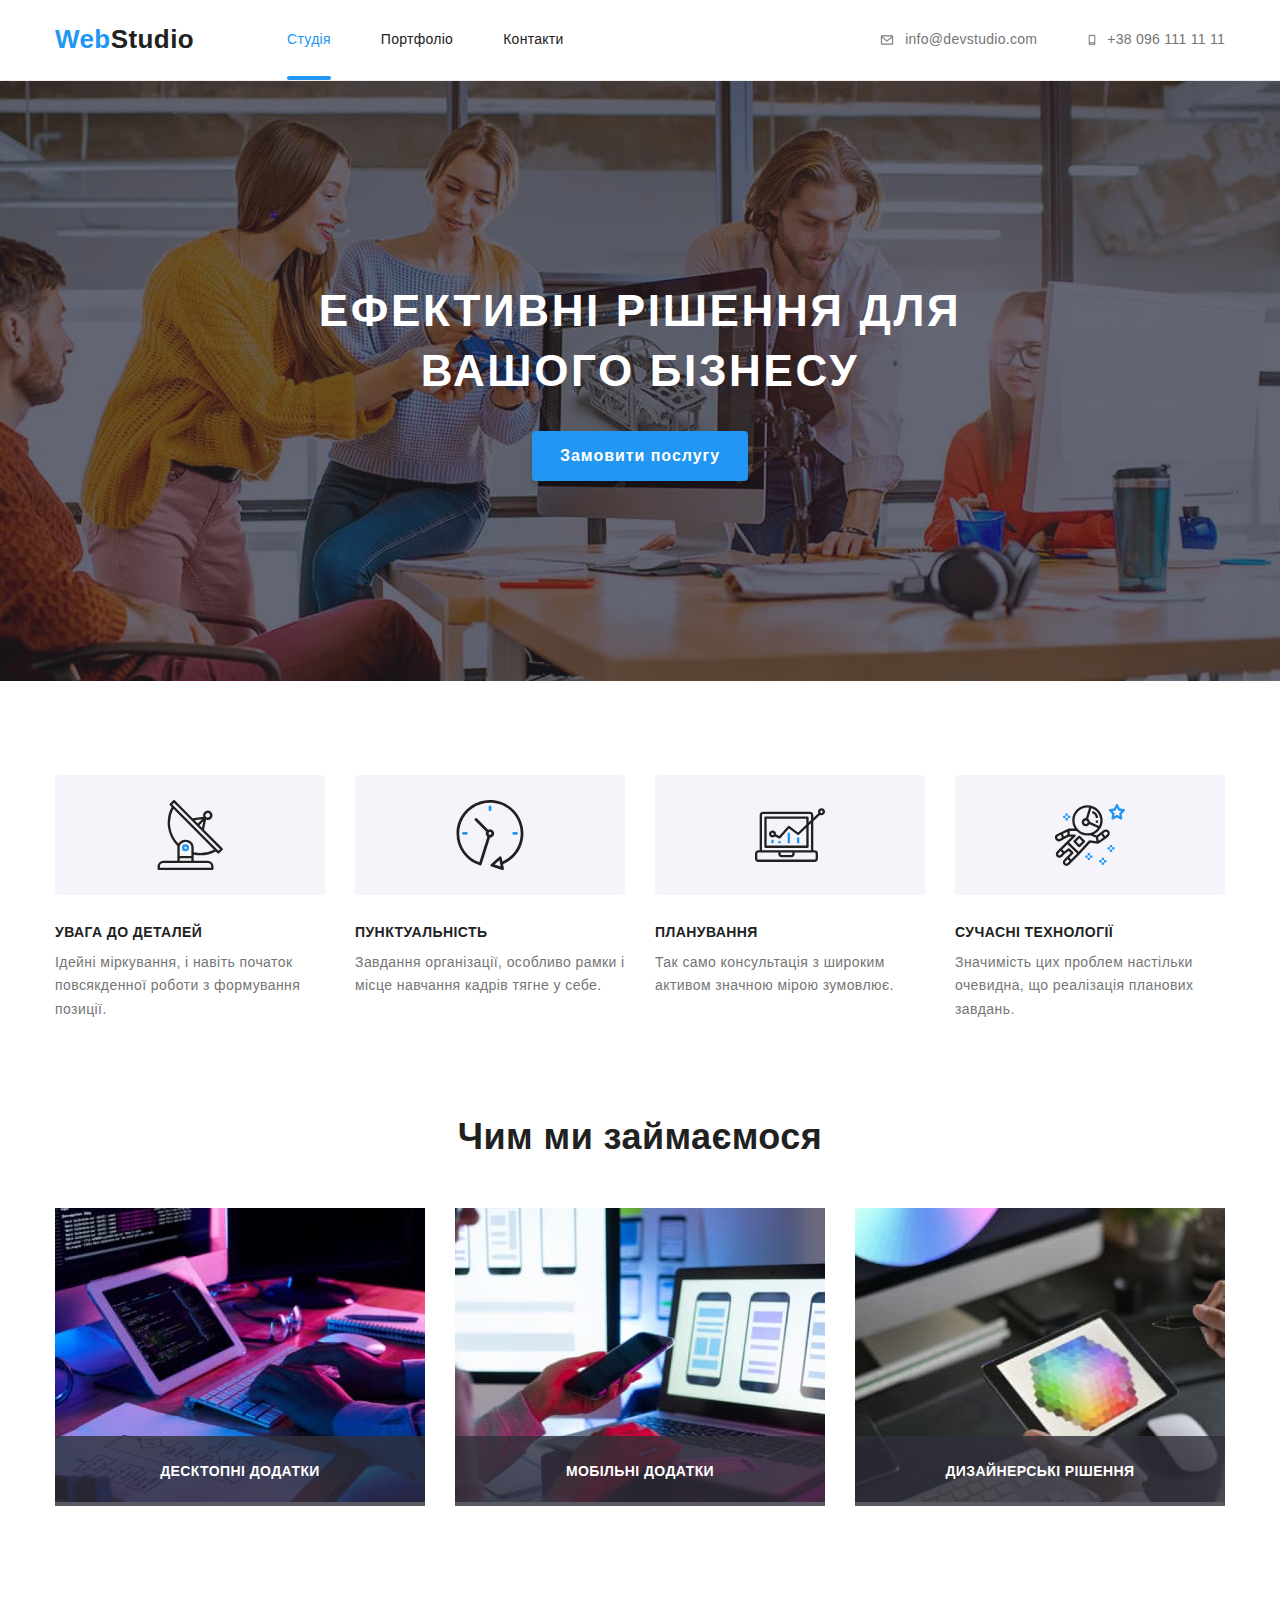
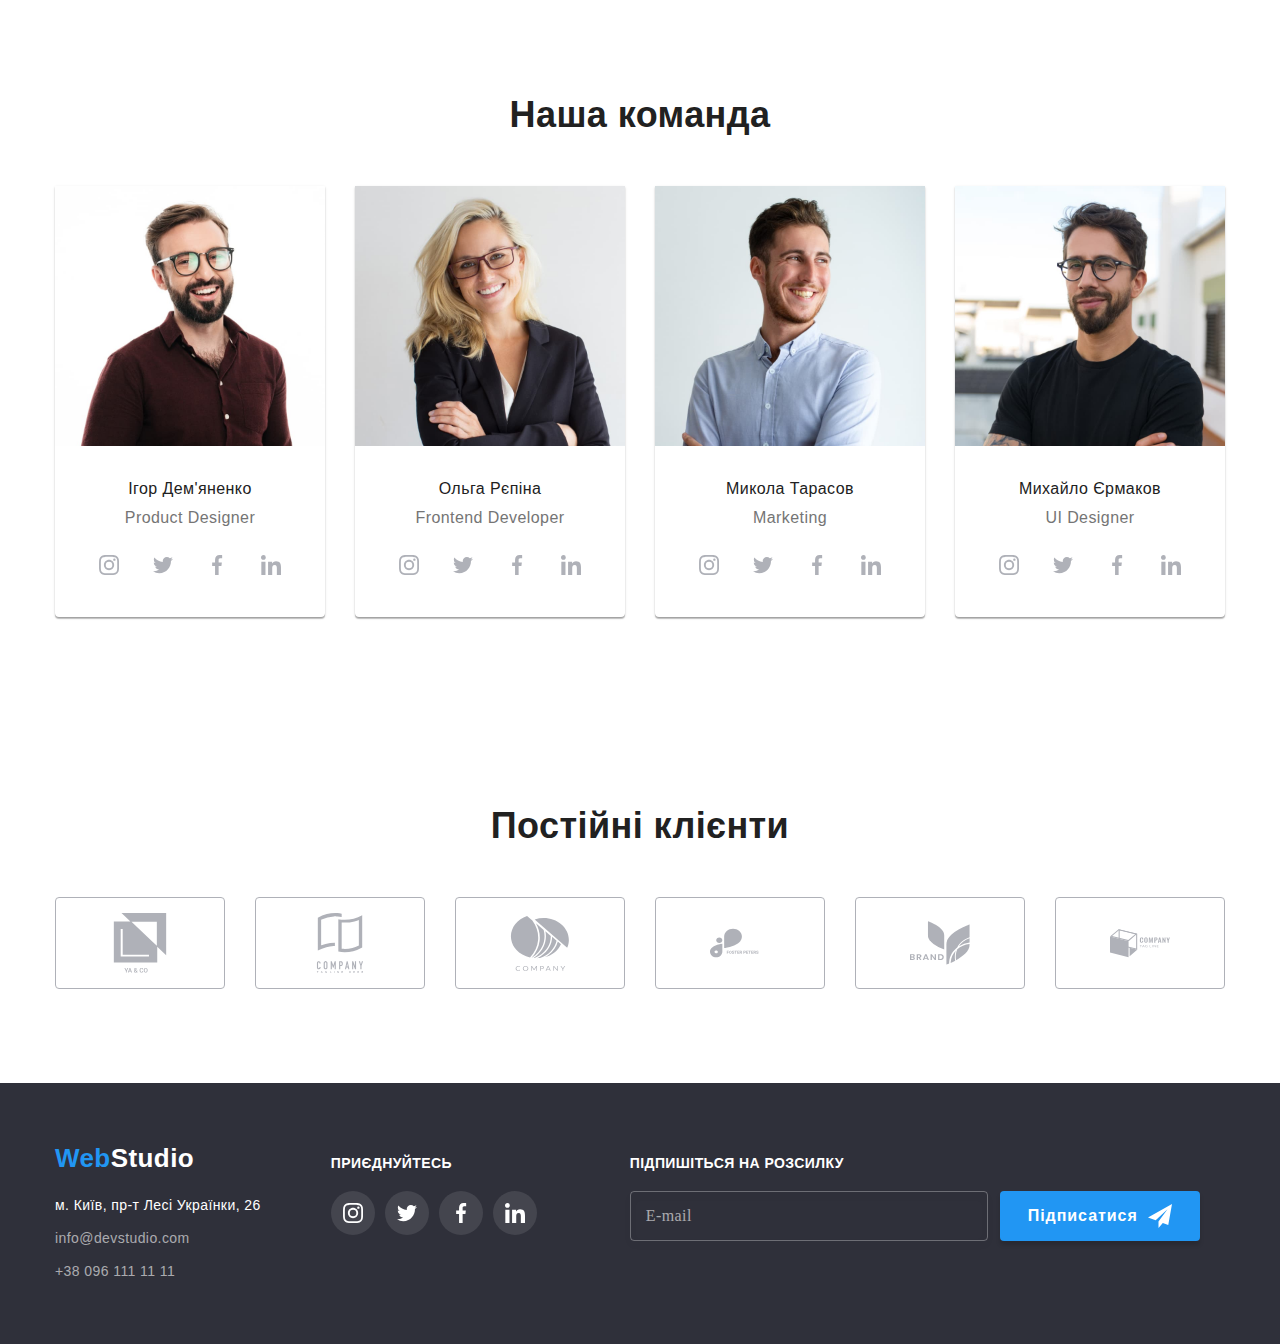
==== index.html @ a76e3352 "start" ====
<!DOCTYPE html>
<html lang="uk">
  <head>
    <meta charset="UTF-8" />
    <meta http-equiv="X-UA-Compatible" content="IE=edge" />
    <meta name="viewport" content="width=device-width, initial-scale=1.0" />
    <title>Студія</title>
    <link
      rel="stylesheet"
      href="https://fonts.google.com/share?selection.family=Raleway:wght@700%7CRoboto:wght@400;500;700;900"
    />
    <link
      rel="stylesheet"
      href="https://cdnjs.cloudflare.com/ajax/libs/modern-normalize/1.1.0/modern-normalize.min.css"
    />
    <link rel="stylesheet" href="./css/styles.css" />
  </head>

  <body>
    <header class="section">
      <div class="container header">
        <nav>
          <a class="link logo" href="./index.html"
            ><span class="blue-logo">Web</span><span class="black-logo">Studio</span></a
          >
          <ul class="list">
            <li class="item"><a class="link current" href="./index.html">Студія</a></li>
            <li class="item"><a class="link" href="./portfolio.html">Портфоліо</a></li>
            <li class="item"><a class="link" href="">Контакти</a></li>
          </ul>
        </nav>
        <ul class="list contacts">
          <li class="item">
            <a class="link nav-contacts" href="mailto:info@devstudio.com">
              <svg class="nav-contacts-icon-email">
                <use href="./images/icons.svg#icon-envelope"></use></svg
              >info@devstudio.com</a
            >
          </li>
          <li class="item">
            <a class="link nav-contacts" href="tel:+380961111111">
              <svg class="nav-contacts-icon-phone">
                <use href="./images/icons.svg#icon-smartphone"></use></svg
              >+38 096 111 11 11</a
            >
          </li>
        </ul>
      </div>
    </header>
    <main>
      <section class="hero section">
        <div class="container">
          <h1>
            Ефективні рішення для <br />
            вашого бізнесу
          </h1>
          <button class="hero-btn" type="button" data-modal-open>Замовити послугу</button>
        </div>
      </section>
      <section class="peculiarities section">
        <div class="container">
          <h2 class="visially-hidden">Особливості WebStudio</h2>
          <ul class="list peculiarities">
            <li>
              <div class="peculiarities-thumb">
                <svg class="peculiarities-svg">
                  <use href="./images/icons.svg#icon-details1"></use>
                </svg>
              </div>
              <h3>УВАГА ДО ДЕТАЛЕЙ</h3>
              <p>Ідейні міркування, і навіть початок повсякденної роботи з формування позиції.</p>
            </li>
            <li>
              <div class="peculiarities-thumb">
                <svg class="peculiarities-svg">
                  <use href="./images/icons.svg#icon-details2"></use>
                </svg>
              </div>
              <h3>ПУНКТУАЛЬНІСТЬ</h3>
              <p>Завдання організації, особливо рамки і місце навчання кадрів тягне у себе.</p>
            </li>
            <li>
              <div class="peculiarities-thumb">
                <svg class="peculiarities-svg">
                  <use href="./images/icons.svg#icon-details3"></use>
                </svg>
              </div>
              <h3>ПЛАНУВАННЯ</h3>
              <p>Так само консультація з широким активом значною мірою зумовлює.</p>
            </li>
            <li>
              <div class="peculiarities-thumb">
                <svg class="peculiarities-svg">
                  <use href="./images/icons.svg#icon-details4"></use>
                </svg>
              </div>
              <h3>СУЧАСНІ ТЕХНОЛОГІЇ</h3>
              <p>Значимість цих проблем настільки очевидна, що реалізація планових завдань.</p>
            </li>
          </ul>
        </div>
      </section>
      <section class="section our-mission">
        <div class="container">
          <h2 class="title">Чим ми займаємося</h2>
          <ul class="list">
            <li>
              <div class="our-mission-thumb">
                <img
                  src="./images/box1.jpg"
                  alt="Створення веб-сайту відповідно до семантичного вмісту на ноутбуці"
                  width="370"
                />
                <p class="our-mission-text">Десктопні додатки</p>
              </div>
            </li>
            <li>
              <div class="our-mission-thumb">
                <img
                  src="./images/box2.jpg"
                  alt="Адаптація застосунку до мобільних пристроїв"
                  width="370"
                />
                <p class="our-mission-text">Мобільні додатки</p>
              </div>
            </li>
            <li>
              <div class="our-mission-thumb">
                <img src="./images/box3.jpg" alt="Графічне оформлення сайту" width="370" />
                <p class="our-mission-text">Дизайнерські рішення</p>
              </div>
            </li>
          </ul>
        </div>
      </section>
      <section class="our-team section">
        <div class="container">
          <h2 class="title">Наша команда</h2>
          <ul class="list our-team">
            <li class="our-team-item">
              <img src="./images/demjanenko.jpg" alt="Ігор Дем'яненко" width="270" />
              <h3>Ігор Дем'яненко</h3>
              <p>Product Designer</p>
              <ul class="social-list-links">
                <li class="social-item">
                  <a class="social-link" href="">
                    <svg class="social-link-svg">
                      <use href="./images/icons.svg#icon-instagram"></use>
                    </svg>
                  </a>
                </li>
                <li class="social-item">
                  <a class="social-link" href="">
                    <svg class="social-link-svg">
                      <use href="./images/icons.svg#icon-twitter"></use>
                    </svg>
                  </a>
                </li>
                <li class="social-item">
                  <a class="social-link" href="">
                    <svg class="social-link-svg">
                      <use href="./images/icons.svg#icon-facebook"></use>
                    </svg>
                  </a>
                </li>
                <li class="social-item">
                  <a class="social-link" href="">
                    <svg class="social-link-svg">
                      <use href="./images/icons.svg#icon-linkedin"></use>
                    </svg>
                  </a>
                </li>
              </ul>
            </li>
            <li class="our-team-item">
              <img src="./images/repina.jpg" alt="Ольга Рєпіна" width="270" />
              <h3>Ольга Рєпіна</h3>
              <p>Frontend Developer</p>
              <ul class="social-list-links">
                <li class="social-item">
                  <a class="social-link" href="">
                    <svg class="social-link-svg">
                      <use href="./images/icons.svg#icon-instagram"></use>
                    </svg>
                  </a>
                </li>
                <li class="social-item">
                  <a class="social-link" href="">
                    <svg class="social-link-svg">
                      <use href="./images/icons.svg#icon-twitter"></use>
                    </svg>
                  </a>
                </li>
                <li class="social-item">
                  <a class="social-link" href="">
                    <svg class="social-link-svg">
                      <use href="./images/icons.svg#icon-facebook"></use>
                    </svg>
                  </a>
                </li>
                <li class="social-item">
                  <a class="social-link" href="">
                    <svg class="social-link-svg">
                      <use href="./images/icons.svg#icon-linkedin"></use>
                    </svg>
                  </a>
                </li>
              </ul>
            </li>
            <li class="our-team-item">
              <img src="./images/tarasov.jpg" alt="Микола Тарасов" width="270" />
              <h3>Микола Тарасов</h3>
              <p>Marketing</p>
              <ul class="social-list-links">
                <li class="social-item">
                  <a class="social-link" href="">
                    <svg class="social-link-svg">
                      <use href="./images/icons.svg#icon-instagram"></use>
                    </svg>
                  </a>
                </li>
                <li class="social-item">
                  <a class="social-link" href="">
                    <svg class="social-link-svg">
                      <use href="./images/icons.svg#icon-twitter"></use>
                    </svg>
                  </a>
                </li>
                <li class="social-item">
                  <a class="social-link" href="">
                    <svg class="social-link-svg">
                      <use href="./images/icons.svg#icon-facebook"></use>
                    </svg>
                  </a>
                </li>
                <li class="social-item">
                  <a class="social-link" href="">
                    <svg class="social-link-svg">
                      <use href="./images/icons.svg#icon-linkedin"></use>
                    </svg>
                  </a>
                </li>
              </ul>
            </li>
            <li class="our-team-item">
              <img src="./images/jermakov.jpg" alt="Михайло Єрмаков" width="270" />
              <h3>Михайло Єрмаков</h3>
              <p>UI Designer</p>
              <ul class="social-list-links">
                <li class="social-item">
                  <a class="social-link" href="">
                    <svg class="social-link-svg">
                      <use href="./images/icons.svg#icon-instagram"></use>
                    </svg>
                  </a>
                </li>
                <li class="social-item">
                  <a class="social-link" href="">
                    <svg class="social-link-svg">
                      <use href="./images/icons.svg#icon-twitter"></use>
                    </svg>
                  </a>
                </li>
                <li class="social-item">
                  <a class="social-link" href="">
                    <svg class="social-link-svg">
                      <use href="./images/icons.svg#icon-facebook"></use>
                    </svg>
                  </a>
                </li>
                <li class="social-item">
                  <a class="social-link" href="">
                    <svg class="social-link-svg">
                      <use href="./images/icons.svg#icon-linkedin"></use>
                    </svg>
                  </a>
                </li>
              </ul>
            </li>
          </ul>
        </div>
      </section>
      <section class="our-clients section">
        <div class="container">
          <h2 class="title">Постійні клієнти</h2>
          <ul class="client-list-links">
            <li class="client-item">
              <a class="client-link" href="">
                <svg class="client-link-svg">
                  <use href="./images/icons.svg#icon-client1"></use>
                </svg>
              </a>
            </li>
            <li class="client-item">
              <a class="client-link" href="">
                <svg class="client-link-svg">
                  <use href="./images/icons.svg#icon-client2"></use>
                </svg>
              </a>
            </li>
            <li class="client-item">
              <a class="client-link" href="">
                <svg class="client-link-svg">
                  <use href="./images/icons.svg#icon-client3"></use>
                </svg>
              </a>
            </li>
            <li class="client-item">
              <a class="client-link" href="">
                <svg class="client-link-svg">
                  <use href="./images/icons.svg#icon-client4"></use>
                </svg>
              </a>
            </li>
            <li class="client-item">
              <a class="client-link" href="">
                <svg class="client-link-svg">
                  <use href="./images/icons.svg#icon-client5"></use>
                </svg>
              </a>
            </li>
            <li class="client-item">
              <a class="client-link" href="">
                <svg class="client-link-svg">
                  <use href="./images/icons.svg#icon-client6"></use>
                </svg>
              </a>
            </li>
          </ul>
        </div>
      </section>
    </main>
    <footer class="section">
      <div class="container">
        <div class="footer-contacts">
          <a class="link logo footer" href="./index.html"
            ><span class="blue-logo">Web</span><span class="white-logo">Studio</span></a
          >
          <address>
            <ul>
              <li>
                <a
                  class="link foot-adress"
                  href="https://goo.gl/maps/WLWmXLNbsvmNYWDa7"
                  target="_blank"
                  rel="noreferrer noopener nofollow"
                >
                  м. Київ, пр-т Лесі Українки, 26</a
                >
              </li>
              <li>
                <a class="link foot-contacts" href="mailto:info@devstudio.com"
                  >info@devstudio.com</a
                >
              </li>
              <li><a class="link foot-contacts" href="tel:+380961111111">+38 096 111 11 11</a></li>
            </ul>
          </address>
        </div>
        <div class="footer-social-list-links">
          <p>приєднуйтесь</p>
          <ul class="social-list-links">
            <li class="social-item">
              <a class="social-link" href="">
                <svg class="social-link-svg">
                  <use href="./images/icons.svg#icon-instagram"></use>
                </svg>
              </a>
            </li>
            <li class="social-item">
              <a class="social-link" href="">
                <svg class="social-link-svg">
                  <use href="./images/icons.svg#icon-twitter"></use>
                </svg>
              </a>
            </li>
            <li class="social-item">
              <a class="social-link" href="">
                <svg class="social-link-svg">
                  <use href="./images/icons.svg#icon-facebook"></use>
                </svg>
              </a>
            </li>
            <li class="social-item">
              <a class="social-link" href="">
                <svg class="social-link-svg">
                  <use href="./images/icons.svg#icon-linkedin"></use>
                </svg>
              </a>
            </li>
          </ul>
        </div>
        <form class="form-mailing" autocomplete="off">
          <p>Підпишіться на розсилку</p>
          <div class="mailing-thumb">
            <div class="field-mailing">
              <input type="email" name="mailing" id="mailing" required />
              <label for="mailing">E-mail</label>
            </div>
            <button class="hero-btn form-btn" type="submit">
              Підписатися
              <svg class="mailing-svg">
                <use href="./images/icons.svg#icon-form-send"></use>
              </svg>
            </button>
          </div>
        </form>
      </div>
    </footer>
    <div class="backdrop is-hidden" data-modal>
      <form class="modal" autocomplete="off">
        <button class="modal-close-btn" type="button" data-modal-close>
          <svg class="close-btn-svg">
            <use href="./images/icons.svg#icon-form-close"></use>
          </svg>
        </button>
        <p>Залиште свої дані, ми вам передзвонимо</p>
        <div class="inputs">
          <div class="inputs-field">
            <label for="name">Ім'я</label>
            <input class="input" type="text" id="name" name="name" autofocus />
            <svg class="input-svg">
              <use href="./images/icons.svg#icon-form-person"></use>
            </svg>
          </div>
          <div class="inputs-field">
            <label for="tel">Телефон</label>
            <input class="input" type="tel" id="tel" name="tel" />
            <svg class="input-svg">
              <use href="./images/icons.svg#icon-form-phone"></use>
            </svg>
          </div>
          <div class="inputs-field">
            <label for="email">Пошта</label>
            <input class="input" type="email" id="email" name="email" />
            <svg class="input-svg">
              <use href="./images/icons.svg#icon-form-email"></use>
            </svg>
          </div>
          <div class="inputs-field">
            <label for="comment">Коментар</label>
            <textarea rows="10" id="comment" name="comment" placeholder="Введіть текст"></textarea>
          </div>
          <div class="agreement-field">
            <input class="visially-hidden" type="checkbox" name="accept" id="agreement-checkbox" />
            <svg class="no-accept">
              <use href="./images/icons.svg#icon-no-accept"></use>
            </svg>
            <svg class="accept">
              <use href="./images/icons.svg#icon-accept"></use>
            </svg>
            <label for="agreement-checkbox">
              Погоджуюся з розсилкою та приймаю <a class="agreement-link" href="">Умови договору</a>
            </label>
          </div>
          <button class="hero-btn form-btn" type="submit">Відправити</button>
        </div>
      </form>
    </div>
    <script src="./js/modal.js"></script>
  </body>
</html>
---- css/styles.css ----
:root {
  --main-color: #757575;
  --accent-color: #2196f3;
  --header-color: #212121;
  --white-color: #ffffff;
  --background-btn: #f5f4fa;
  --background-section: #2f303a;
  --footer-text: rgba(255, 255, 255, 0.6);
  --social-link-color: #afb1b8;
  --timing-function: cubic-bezier(0.4, 0, 0.2, 1);
}
/* GENERAL */
body {
  font-family: 'Roboto', sans-serif;
  font-size: 14px;
  letter-spacing: 0.03em;
  color: var(--main-color);
  background-color: var(--white-color);
}

h1,
h2,
h3,
h4,
h5,
h6,
p,
ul {
  margin: 0;
  padding: 0;
}
.section {
  padding: 94px 0px;
}

header.section {
  padding-top: 0;
  padding-bottom: 0;
}
.hero.section {
  padding-top: 200px;
  padding-bottom: 200px;
}
footer.section {
  padding-top: 60px;
  padding-bottom: 60px;
}
header {
  border-bottom: 1px solid #ececec;
}

.container {
  width: 1200px;
  margin-top: 0;
  margin-bottom: 0;
  margin-left: auto;
  margin-right: auto;
  padding: 0 15px;
}

nav {
  display: flex;
  align-items: center;
}

.container.header {
  display: flex;
}
.link {
  display: block;

  text-decoration: none;
  font-weight: 500;
  font-size: inherit;
  line-height: 1.14;
  letter-spacing: 0.02em;

  color: var(--header-color);
  transition: color 250ms var(--timing-function);
}
.link.nav-contacts {
  display: flex;
  align-items: center;

  color: inherit;
}

.nav-contacts-icon-email,
.nav-contacts-icon-phone {
  margin-right: 10px;

  stroke: currentColor;
}

.nav-contacts-icon-email {
  width: 16px;
  height: 12px;

  fill: currentColor;
}
.nav-contacts-icon-phone {
  width: 10px;
  height: 16px;

  fill: currentColor;
}

.link:hover,
.link:focus,
.current {
  color: var(--accent-color);
}
.current {
  position: relative;
}

.current::after {
  content: '';

  position: absolute;
  top: 275%;
  left: 0;

  width: 100%;
  height: 4px;

  border-radius: 2px;
  background: currentColor;
}

.logo {
  margin-right: 93px;

  font-family: 'Raleway', sans-serif;
  font-style: normal;
  font-weight: 700;
  font-size: 26px;
  line-height: 1.19;
  letter-spacing: inherit;
}
.blue-logo {
  color: var(--accent-color);
}
.black-logo {
  color: var(--header-color);
}
.white-logo {
  color: var(--white-color);
}

ul {
  list-style: none;
}
.list {
  display: flex;
  justify-content: space-between;
  align-items: center;
}
/* Footer */
.foot-adress {
  margin-bottom: 9px;

  font-weight: inherit;
  line-height: 1.71;
  letter-spacing: inherit;
  color: var(--white-color);
}
.foot-contacts {
  font-weight: inherit;
  line-height: 1.71;
  letter-spacing: inherit;
  color: var(--footer-text);
}
.container .link.logo {
  margin-top: 24px;
  margin-bottom: 25px;
}
address {
  font-style: normal;
}

address li:not(:last-child) {
  margin-bottom: 9px;
}
footer.section {
  background-color: var(--background-section);
}
footer .container {
  display: flex;
}
.footer-contacts {
  margin-right: 70px;
}
.link.logo.footer {
  margin: 0px 0px 20px;
}
.footer-social-list-links {
  margin-right: 93px;
}

.footer-social-list-links > p,
.form-mailing > p {
  margin-top: 12px;
  margin-bottom: 20px;

  font-weight: 700;
  line-height: calc(16 / 14);
  text-transform: uppercase;
  color: var(--white-color);
}
.social-list-links {
  display: inline-flex;
  justify-content: space-between;

  width: 206px;
  height: 44px;
}
.social-link {
  display: flex;
  justify-content: center;
  align-items: center;

  width: 44px;
  height: 44px;

  color: var(--social-link-color);
  background-color: rgba(255, 255, 255, 0.1);
  border-radius: 50%;

  transition: color 250ms var(--timing-function), background-color 250ms var(--timing-function);
}
.social-link:hover,
.social-link:focus {
  background-color: var(--accent-color);
  color: var(--white-color);
}

.social-link:not(:last-child()) {
  margin-right: 10px;
}
.social-link-svg {
  width: 20px;
  height: 20px;

  fill: currentColor;
}

footer .social-link-svg {
  fill: var(--white-color);
}

.mailing-thumb {
  display: flex;
  align-items: center;
}

.field-mailing {
  display: inline-block;
  position: relative;

  margin-right: 12px;
}
.field-mailing input {
  width: 358px;
  height: 50px;

  padding-left: 16px;

  color: var(--white-color);
  background-color: inherit;
  border: 1px solid rgba(255, 255, 255, 0.3);
  outline: transparent;
  filter: drop-shadow(0px 4px 4px rgba(0, 0, 0, 0.15));
  border-radius: 4px;
}

.field-mailing label {
  display: inline-block;

  position: absolute;
  top: 50%;
  left: 16px;
  transform: translateY(-50%);
  transition: transform 250ms var(--timing-function);

  font-family: 'Roboto';
  font-size: 16px;
  line-height: calc(20 / 16);

  color: var(--footer-text);
}
.mailing-svg {
  width: 24px;
  height: 24px;
  margin-left: 10px;
}

.field-mailing input:focus + label {
  transform: translate(-70px, -50%);
}

/* Studio */

.list > .item:not(:last-child) {
  margin-right: 50px;
}

.list.contacts {
  margin-left: auto;
}
.list.peculiarities,
.list.our-team {
  align-items: flex-start;
  gap: 30px;
}

.hero h1 {
  margin-bottom: 30px;

  font-weight: 900;
  font-size: 44px;
  line-height: 1.36;
  letter-spacing: 0.06em;
  text-align: center;
  text-transform: uppercase;

  color: var(--white-color);
}
.hero.section {
  background-image: linear-gradient(to bottom, rgba(47, 48, 58, 0.4), rgba(47, 48, 58, 0.4)),
    url(../images/hero-img.jpg);
  background-repeat: no-repeat;
  background-position: center;
  background-size: 1600px;
  background-color: #c4c4c4;
}
.hero-btn {
  display: block;

  width: 216px;
  height: 50px;
  border-radius: 4px;
  margin-left: auto;
  margin-right: auto;

  font-family: inherit;
  font-weight: 700;
  font-size: 16px;
  line-height: 1.88;
  text-align: center;
  letter-spacing: 0.06em;
  color: var(--white-color);
  background-color: var(--accent-color);
  border: transparent;
  box-shadow: 0px 4px 4px rgba(0, 0, 0, 0.15);

  transition: background-color 250ms var(--timing-function), box-shadow 250ms var(--timing-function);
}
.hero-btn:active,
.hero-btn:hover,
.hero-btn:focus {
  background-color: #188ce8;
  box-shadow: 0px 4px 4px rgba(0, 0, 0, 0.15);
  border-radius: 4px;

  cursor: pointer;
}

.hero-btn.form-btn {
  width: 200px;
}

.form-btn {
  display: flex;
  justify-content: center;
  align-items: center;
}

.visially-hidden {
  position: absolute;
  white-space: nowrap;
  width: 1px;
  height: 1px;
  overflow: hidden;
  border: 0;
  padding: 0;
  clip: rect(0 0 0 0);
  clip-path: inset(50%);
  margin: -1px;
}

.peculiarities-thumb {
  display: flex;
  justify-content: center;
  align-items: center;

  width: 270px;
  height: 120px;
  margin-bottom: 30px;

  background-color: var(--background-btn);
  border-radius: 4px;
}

.peculiarities-svg {
  width: 70px;
  height: 70px;
}

.peculiarities h3 {
  margin-bottom: 10px;

  font-size: inherit;
  font-weight: 700;
  line-height: 1.14;
  color: var(--header-color);
}

.peculiarities p {
  line-height: 1.71;
}
.section.our-mission {
  padding-top: 0;
}
.our-mission-thumb {
  position: relative;
}
.our-mission-text {
  position: absolute;
  left: 0;
  bottom: 0;

  width: 370px;
  padding: 27px 0px;

  font-weight: 700;
  line-height: calc(16 / 14);
  text-align: center;
  text-transform: uppercase;

  color: var(--white-color);
  background: rgba(47, 48, 58, 0.8);
}
h2.title {
  margin-bottom: 50px;

  font-size: 36px;
  line-height: 1.17;
  text-align: center;
  color: var(--header-color);
}
.our-team img {
  margin-bottom: 30px;
}
.our-team h3 {
  margin-bottom: 10px;

  font-weight: 500;
  font-size: 16px;
  line-height: 1.19;
  text-align: center;
  color: var(--header-color);
}
.our-team p {
  margin-bottom: 16px;

  font-size: 16px;
  line-height: 1.19;
  text-align: center;
}
.our-team .social-list-links {
  margin: 0 32px 30px;
}

.our-team-item {
  box-shadow: 0px 1px 3px rgba(0, 0, 0, 0.12), 0px 1px 1px rgba(0, 0, 0, 0.14),
    0px 2px 1px rgba(0, 0, 0, 0.2);
  border-radius: 0px 0px 4px 4px;
}

.client-list-links {
  display: flex;
  justify-content: space-between;
  align-items: center;
}
.client-link {
  display: flex;
  justify-content: center;
  align-items: center;

  width: 170px;
  height: 92px;

  color: var(--social-link-color);
  transition: color 250ms var(--timing-function);
  border: 1px solid var(--social-link-color);
  border-radius: 4px;
}
.client-link:hover,
.client-link:focus {
  border-color: var(--accent-color);
  color: var(--accent-color);
}

.client-link-svg {
  width: 106px;
  height: 60px;

  fill: currentColor;
}

/* Portfolio */

.portfolio-title {
  margin-left: 24px;
  margin-right: 24px;
  margin-bottom: 4px;

  font-size: 18px;
  line-height: 2;
  letter-spacing: 0.06em;
  color: var(--header-color);
}
.portfolio-text {
  margin-left: 24px;
  margin-right: 24px;

  font-size: 16px;
  line-height: 1.88;

  color: var(--main-color);
}
.list.buttons {
  justify-content: center;

  margin-bottom: 50px;
}
.list.buttons > .portfolio-item:not(:last-child) {
  margin-right: 8px;
}
.btn {
  padding: 6px 22px;

  font-family: inherit;
  font-weight: 500;
  font-size: 16px;
  line-height: 1.62;
  text-align: center;
  letter-spacing: inherit;
  color: var(--header-color);
  background-color: var(--background-btn);
  border-radius: 4px;
  border: transparent;

  transition: color 250ms var(--timing-function), background-color 250ms var(--timing-function);
}
.btn.common {
  padding-left: 25px;
  padding-right: 25px;
}
.btn:focus,
.btn:hover,
.btn:active {
  cursor: pointer;

  color: var(--white-color);
  background-color: var(--accent-color);
  box-shadow: 0px 3px 1px rgba(0, 0, 0, 0.1), 0px 1px 2px rgba(0, 0, 0, 0.08),
    0px 2px 2px rgba(0, 0, 0, 0.12);
}
.list.portfolio {
  flex-wrap: wrap;
}
.list.portfolio .portfolio-item {
  margin-bottom: 30px;
}
.list.portfolio > .portfolio-item:nth-child(n + 7) {
  margin-bottom: 0px;
}
.portfolio-link:hover,
.portfolio-link:focus {
  animation: portfolio-link-hover 250ms var(--timing-function) forwards;
}

.portfolio-link:focus .portfolio-overlay,
.portfolio-link:hover .portfolio-overlay {
  transform: translateY(0);
}

.portfolio-link {
  display: block;
  overflow: hidden;

  padding-bottom: 20px;

  text-decoration: none;
  border: 1px solid #eeeeee;
}
.portfolio-thumb {
  position: relative;
  margin-bottom: 20px;
}

.portfolio-overlay {
  position: absolute;
  top: 0;
  left: 0;

  width: 100%;
  height: 100%;

  transform: translateY(150%);
  transition: transform 250ms var(--timing-function);

  background: rgba(33, 150, 243, 0.9);
}

.portfolio-overlay > p {
  padding: 63px 24px;

  font-size: 18px;
  line-height: 1.56;

  color: var(--white-color);
}
/* Modal */
.backdrop {
  position: fixed;
  top: 0;
  left: 0;
  width: 100vw;
  height: 100vh;
  opacity: 1;

  translate: opacity 250 ms var(--timing-function);

  background: rgba(0, 0, 0, 0.2);
}
.backdrop.is-hidden {
  visibility: hidden;
  opacity: 0;
  pointer-events: none;
}

.backdrop.is-hidden .modal {
  opacity: 0;
  transform: translate(-50%, -50%) scale(0.9);
}
.modal {
  position: absolute;
  top: 50%;
  left: 50%;
  opacity: 1;
  transform: translate(-50%, -50%) scale(1);
  transition: transform 250ms var(--timing-function), opacity 250ms var(--timing-function);

  min-width: 528px;
  min-height: 581px;
  padding-top: 34px;
  padding-bottom: 46px;

  background: var(--white-color);
  box-shadow: 0px 1px 3px rgba(0, 0, 0, 0.12), 0px 1px 1px rgba(0, 0, 0, 0.14),
    0px 2px 1px rgba(0, 0, 0, 0.2);
  border-radius: 4px;
}
.modal-close-btn {
  position: absolute;
  top: 8px;
  right: 8px;

  display: flex;
  align-items: center;

  width: 30px;
  height: 30px;
  background-color: transparent;
  border: none;
  cursor: pointer;
  outline: transparent;
  transition: stroke 250ms var(--timing-function);
}
.modal-close-btn:hover .close-btn-svg,
.modal-close-btn:focus .close-btn-svg {
  stroke: var(--accent-color);
}
.modal p {
  margin-bottom: 12px;

  font-weight: 700;
  font-size: 20px;
  line-height: calc(23 / 20);
  text-align: center;

  color: var(--header-color);
}
.close-btn-svg {
  width: 30px;
  height: 30px;

  fill: transparent;
}

.inputs {
  width: 448px;
  margin: 0 40px 20px;
}

.inputs-field label {
  display: block;

  margin-bottom: 4px;

  font-weight: 400;
  font-size: 12px;
  line-height: calc(14 / 12);

  letter-spacing: 0.01em;

  color: var(--main-color);
}

.inputs-field {
  position: relative;
}

.inputs-field input,
.inputs-field textarea {
  display: block;

  width: 448px;
  height: 40px;
  margin-bottom: 10px;
  padding-left: 42px;

  border: 1px solid rgba(33, 33, 33, 0.2);
  border-radius: 4px;
  outline: none;

  transition: border 250ms var(--timing-function), box-shadow 250ms var(--timing-function);
}

.inputs-field input:focus,
.inputs-field textarea:focus {
  border-color: var(--accent-color);
  box-shadow: 0px 4px 4px rgba(0, 0, 0, 0.15);
}

.inputs-field input:focus + .input-svg {
  fill: var(--accent-color);
}
.input-svg {
  display: inline-block;
  position: absolute;
  top: 28px;
  left: 12px;

  width: 18px;
  height: 18px;
  transition: fill 250ms var(--timing-function);
}
.inputs-field textarea {
  resize: none;
  height: 120px;

  padding: 12px 16px;
  margin-bottom: 20px;

  font-size: 12px;
  line-height: calc(14 / 12);
  letter-spacing: 0.01em;
}

textarea::placeholder {
  color: rgba(117, 117, 117, 0.5);
}

.agreement-field {
  display: flex;
  align-items: center;

  position: relative;
  margin-left: auto;
  margin-right: auto;

  width: 425px;
  margin: 0 auto 30px;
}

.agreement-field label {
  margin-left: 24px;

  line-height: calc(24 / 14);

  color: var(--main-color);
}
.accept,
.no-accept {
  display: inline-block;

  position: absolute;

  top: 50%;
  left: 0;
  width: 16px;
  height: 15px;
  transform: translateY(-50%);
}

.accept {
  opacity: 0;
  transition: opacity 250ms var(--timing-function);
}
.no-accept {
  opacity: 1;
  transition: opacity 250ms var(--timing-function);
}
.agreement-field input:checked ~ .accept {
  opacity: 1;
}
.agreement-field input:checked ~ .no-accept {
  opacity: 0;
}

.agreement-link {
  color: var(--accent-color);
}

@keyframes portfolio-link-hover {
  from {
    box-shadow: 0px 1px 1px rgba(0, 0, 0, 0.12) ж;
  }
  50% {
    box-shadow: 0px 1px 1px rgba(0, 0, 0, 0.12), 0px 4px 4px rgba(0, 0, 0, 0.06);
  }
  to {
    box-shadow: 0px 1px 1px rgba(0, 0, 0, 0.12), 0px 4px 4px rgba(0, 0, 0, 0.06),
      1px 4px 6px rgba(0, 0, 0, 0.16);
  }
}
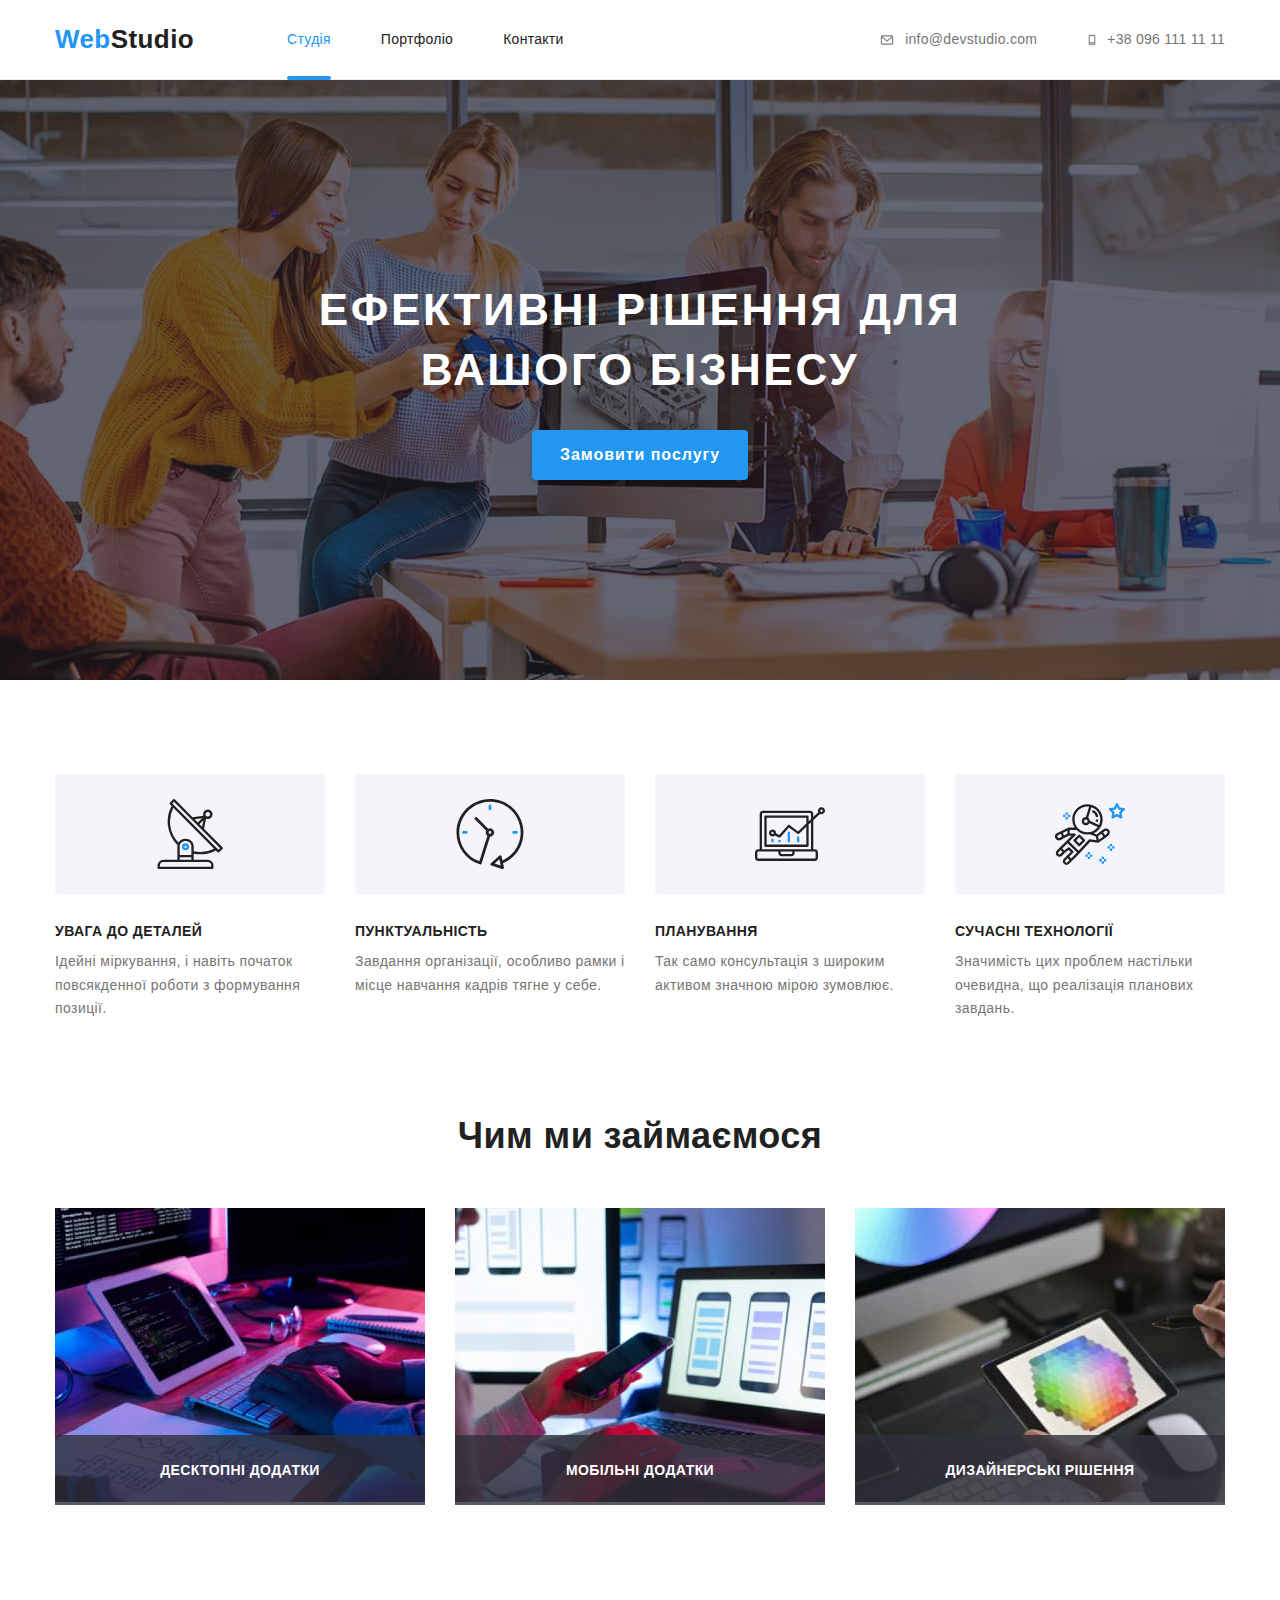
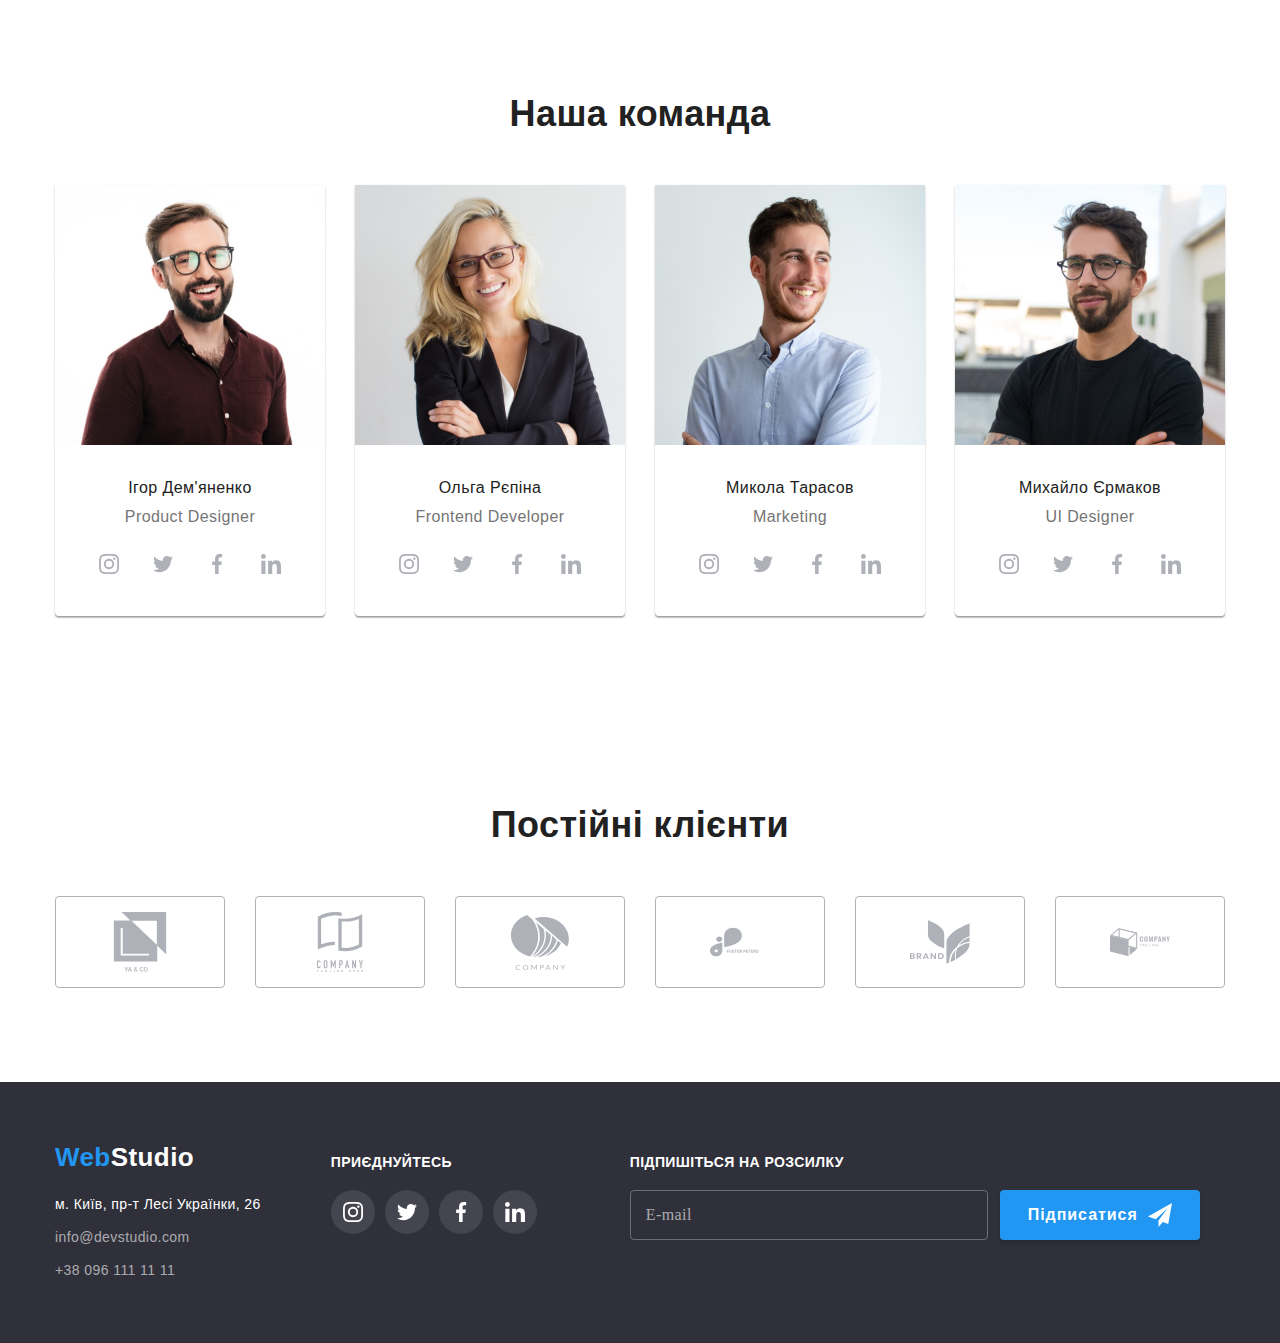
==== commit 093c462b: "portfolio completed BEM" ====
--- a/index.html
+++ b/index.html
@@ -1,462 +1,443 @@
 <!DOCTYPE html>
 <html lang="uk">
-  <head>
-    <meta charset="UTF-8" />
-    <meta http-equiv="X-UA-Compatible" content="IE=edge" />
-    <meta name="viewport" content="width=device-width, initial-scale=1.0" />
-    <title>Студія</title>
-    <link
-      rel="stylesheet"
-      href="https://fonts.google.com/share?selection.family=Raleway:wght@700%7CRoboto:wght@400;500;700;900"
-    />
-    <link
-      rel="stylesheet"
-      href="https://cdnjs.cloudflare.com/ajax/libs/modern-normalize/1.1.0/modern-normalize.min.css"
-    />
-    <link rel="stylesheet" href="./css/styles.css" />
-  </head>
 
-  <body>
-    <header class="section">
-      <div class="container header">
-        <nav>
-          <a class="link logo" href="./index.html"
-            ><span class="blue-logo">Web</span><span class="black-logo">Studio</span></a
-          >
-          <ul class="list">
-            <li class="item"><a class="link current" href="./index.html">Студія</a></li>
-            <li class="item"><a class="link" href="./portfolio.html">Портфоліо</a></li>
-            <li class="item"><a class="link" href="">Контакти</a></li>
+<head>
+  <meta charset="UTF-8" />
+  <meta http-equiv="X-UA-Compatible" content="IE=edge" />
+  <meta name="viewport" content="width=device-width, initial-scale=1.0" />
+  <title>Студія</title>
+  <link rel="stylesheet"
+    href="https://fonts.google.com/share?selection.family=Raleway:wght@700%7CRoboto:wght@400;500;700;900" />
+  <link rel="stylesheet"
+    href="https://cdnjs.cloudflare.com/ajax/libs/modern-normalize/1.1.0/modern-normalize.min.css" />
+  <link rel="stylesheet" href="./css/styles.css" />
+</head>
+
+<body>
+  <header class="section__header">
+    <div class="container container_header">
+      <nav>
+        <a class="link logo logo--margins-header" href="./index.html"><span class="logo--blue">Web</span><span
+            class="logo--black">Studio</span></a>
+        <ul class="list">
+          <li class="list__item"><a class="link link--current" href="./index.html">Студія</a></li>
+          <li class="list__item"><a class="link" href="./portfolio.html">Портфоліо</a></li>
+          <li class="list__item"><a class="link" href="">Контакти</a></li>
+        </ul>
+      </nav>
+      <ul class="list contacts__list">
+        <li class="list__item">
+          <a class="link link__nav-contacts" href="mailto:info@devstudio.com">
+            <svg class="link__icon-email">
+              <use href="./images/icons.svg#icon-envelope"></use>
+            </svg>info@devstudio.com</a>
+        </li>
+        <li class="list__item">
+          <a class="link link__nav-contacts" href="tel:+380961111111">
+            <svg class="link__icon-phone">
+              <use href="./images/icons.svg#icon-smartphone"></use>
+            </svg>+38 096 111 11 11</a>
+        </li>
+      </ul>
+    </div>
+  </header>
+  <main>
+    <section class="hero section">
+      <div class="container">
+        <h1>
+          Ефективні рішення для <br />
+          вашого бізнесу
+        </h1>
+        <button class="hero-btn" type="button" data-modal-open>Замовити послугу</button>
+      </div>
+    </section>
+    <section class="peculiarities section">
+      <div class="container">
+        <h2 class="visially-hidden">Особливості WebStudio</h2>
+        <ul class="list peculiarities">
+          <li>
+            <div class="peculiarities-thumb">
+              <svg class="peculiarities-svg">
+                <use href="./images/icons.svg#icon-details1"></use>
+              </svg>
+            </div>
+            <h3>УВАГА ДО ДЕТАЛЕЙ</h3>
+            <p>Ідейні міркування, і навіть початок повсякденної роботи з формування позиції.</p>
+          </li>
+          <li>
+            <div class="peculiarities-thumb">
+              <svg class="peculiarities-svg">
+                <use href="./images/icons.svg#icon-details2"></use>
+              </svg>
+            </div>
+            <h3>ПУНКТУАЛЬНІСТЬ</h3>
+            <p>Завдання організації, особливо рамки і місце навчання кадрів тягне у себе.</p>
+          </li>
+          <li>
+            <div class="peculiarities-thumb">
+              <svg class="peculiarities-svg">
+                <use href="./images/icons.svg#icon-details3"></use>
+              </svg>
+            </div>
+            <h3>ПЛАНУВАННЯ</h3>
+            <p>Так само консультація з широким активом значною мірою зумовлює.</p>
+          </li>
+          <li>
+            <div class="peculiarities-thumb">
+              <svg class="peculiarities-svg">
+                <use href="./images/icons.svg#icon-details4"></use>
+              </svg>
+            </div>
+            <h3>СУЧАСНІ ТЕХНОЛОГІЇ</h3>
+            <p>Значимість цих проблем настільки очевидна, що реалізація планових завдань.</p>
+          </li>
+        </ul>
+      </div>
+    </section>
+    <section class="section our-mission">
+      <div class="container">
+        <h2 class="title">Чим ми займаємося</h2>
+        <ul class="list">
+          <li>
+            <div class="our-mission-thumb">
+              <img src="./images/box1.jpg" alt="Створення веб-сайту відповідно до семантичного вмісту на ноутбуці"
+                width="370" />
+              <p class="our-mission-text">Десктопні додатки</p>
+            </div>
+          </li>
+          <li>
+            <div class="our-mission-thumb">
+              <img src="./images/box2.jpg" alt="Адаптація застосунку до мобільних пристроїв" width="370" />
+              <p class="our-mission-text">Мобільні додатки</p>
+            </div>
+          </li>
+          <li>
+            <div class="our-mission-thumb">
+              <img src="./images/box3.jpg" alt="Графічне оформлення сайту" width="370" />
+              <p class="our-mission-text">Дизайнерські рішення</p>
+            </div>
+          </li>
+        </ul>
+      </div>
+    </section>
+    <section class="our-team section">
+      <div class="container">
+        <h2 class="title">Наша команда</h2>
+        <ul class="list our-team">
+          <li class="our-team-item">
+            <img src="./images/demjanenko.jpg" alt="Ігор Дем'яненко" width="270" />
+            <h3>Ігор Дем'яненко</h3>
+            <p>Product Designer</p>
+            <ul class="social-list">
+              <li class="social-list__item">
+                <a class="social-list__link" href="">
+                  <svg class="social-list__svg">
+                    <use href="./images/icons.svg#icon-instagram"></use>
+                  </svg>
+                </a>
+              </li>
+              <li class="social-list__item">
+                <a class="social-list__link" href="">
+                  <svg class="social-list__svg">
+                    <use href="./images/icons.svg#icon-twitter"></use>
+                  </svg>
+                </a>
+              </li>
+              <li class="social-list__item">
+                <a class="social-list__link" href="">
+                  <svg class="social-list__svg">
+                    <use href="./images/icons.svg#icon-facebook"></use>
+                  </svg>
+                </a>
+              </li>
+              <li class="social-list__item">
+                <a class="social-list__link" href="">
+                  <svg class="social-list__svg">
+                    <use href="./images/icons.svg#icon-linkedin"></use>
+                  </svg>
+                </a>
+              </li>
+            </ul>
+          </li>
+          <li class="our-team-item">
+            <img src="./images/repina.jpg" alt="Ольга Рєпіна" width="270" />
+            <h3>Ольга Рєпіна</h3>
+            <p>Frontend Developer</p>
+            <ul class="social-list">
+              <li class="social-list__item">
+                <a class="social-list__link" href="">
+                  <svg class="social-list__svg">
+                    <use href="./images/icons.svg#icon-instagram"></use>
+                  </svg>
+                </a>
+              </li>
+              <li class="social-list__item">
+                <a class="social-list__link" href="">
+                  <svg class="social-list__svg">
+                    <use href="./images/icons.svg#icon-twitter"></use>
+                  </svg>
+                </a>
+              </li>
+              <li class="social-list__item">
+                <a class="social-list__link" href="">
+                  <svg class="social-list__svg">
+                    <use href="./images/icons.svg#icon-facebook"></use>
+                  </svg>
+                </a>
+              </li>
+              <li class="social-list__item">
+                <a class="social-list__link" href="">
+                  <svg class="social-list__svg">
+                    <use href="./images/icons.svg#icon-linkedin"></use>
+                  </svg>
+                </a>
+              </li>
+            </ul>
+          </li>
+          <li class="our-team-item">
+            <img src="./images/tarasov.jpg" alt="Микола Тарасов" width="270" />
+            <h3>Микола Тарасов</h3>
+            <p>Marketing</p>
+            <ul class="social-list">
+              <li class="social-list__item">
+                <a class="social-list__link" href="">
+                  <svg class="social-list__svg">
+                    <use href="./images/icons.svg#icon-instagram"></use>
+                  </svg>
+                </a>
+              </li>
+              <li class="social-list__item">
+                <a class="social-list__link" href="">
+                  <svg class="social-list__svg">
+                    <use href="./images/icons.svg#icon-twitter"></use>
+                  </svg>
+                </a>
+              </li>
+              <li class="social-list__item">
+                <a class="social-list__link" href="">
+                  <svg class="social-list__svg">
+                    <use href="./images/icons.svg#icon-facebook"></use>
+                  </svg>
+                </a>
+              </li>
+              <li class="social-list__item">
+                <a class="social-list__link" href="">
+                  <svg class="social-list__svg">
+                    <use href="./images/icons.svg#icon-linkedin"></use>
+                  </svg>
+                </a>
+              </li>
+            </ul>
+          </li>
+          <li class="our-team-item">
+            <img src="./images/jermakov.jpg" alt="Михайло Єрмаков" width="270" />
+            <h3>Михайло Єрмаков</h3>
+            <p>UI Designer</p>
+            <ul class="social-list">
+              <li class="social-list__item">
+                <a class="social-list__link" href="">
+                  <svg class="social-list__svg">
+                    <use href="./images/icons.svg#icon-instagram"></use>
+                  </svg>
+                </a>
+              </li>
+              <li class="social-list__item">
+                <a class="social-list__link" href="">
+                  <svg class="social-list__svg">
+                    <use href="./images/icons.svg#icon-twitter"></use>
+                  </svg>
+                </a>
+              </li>
+              <li class="social-list__item">
+                <a class="social-list__link" href="">
+                  <svg class="social-list__svg">
+                    <use href="./images/icons.svg#icon-facebook"></use>
+                  </svg>
+                </a>
+              </li>
+              <li class="social-list__item">
+                <a class="social-list__link" href="">
+                  <svg class="social-list__svg">
+                    <use href="./images/icons.svg#icon-linkedin"></use>
+                  </svg>
+                </a>
+              </li>
+            </ul>
+          </li>
+        </ul>
+      </div>
+    </section>
+    <section class="our-clients section">
+      <div class="container">
+        <h2 class="title">Постійні клієнти</h2>
+        <ul class="client-list-links">
+          <li class="client-item">
+            <a class="client-link" href="">
+              <svg class="client-link-svg">
+                <use href="./images/icons.svg#icon-client1"></use>
+              </svg>
+            </a>
+          </li>
+          <li class="client-item">
+            <a class="client-link" href="">
+              <svg class="client-link-svg">
+                <use href="./images/icons.svg#icon-client2"></use>
+              </svg>
+            </a>
+          </li>
+          <li class="client-item">
+            <a class="client-link" href="">
+              <svg class="client-link-svg">
+                <use href="./images/icons.svg#icon-client3"></use>
+              </svg>
+            </a>
+          </li>
+          <li class="client-item">
+            <a class="client-link" href="">
+              <svg class="client-link-svg">
+                <use href="./images/icons.svg#icon-client4"></use>
+              </svg>
+            </a>
+          </li>
+          <li class="client-item">
+            <a class="client-link" href="">
+              <svg class="client-link-svg">
+                <use href="./images/icons.svg#icon-client5"></use>
+              </svg>
+            </a>
+          </li>
+          <li class="client-item">
+            <a class="client-link" href="">
+              <svg class="client-link-svg">
+                <use href="./images/icons.svg#icon-client6"></use>
+              </svg>
+            </a>
+          </li>
+        </ul>
+      </div>
+    </section>
+  </main>
+  <footer class="section">
+    <div class="container">
+      <div class="footer-contacts">
+        <a class="link logo logo--margins-footer" href="./index.html"><span class="logo--blue">Web</span><span
+            class="logo--white">Studio</span></a>
+        <address>
+          <ul class="address-list">
+            <li class="address-list__item">
+              <a class="link foot-adress" href="https://goo.gl/maps/WLWmXLNbsvmNYWDa7" target="_blank"
+                rel="noreferrer noopener nofollow">
+                м. Київ, пр-т Лесі Українки, 26</a>
+            </li>
+            <li class="address-list__item">
+              <a class="link address-list__contacts" href="mailto:info@devstudio.com">info@devstudio.com</a>
+            </li>
+            <li><a class="link address-list__contacts" href="tel:+380961111111">+38 096 111 11 11</a></li>
           </ul>
-        </nav>
-        <ul class="list contacts">
-          <li class="item">
-            <a class="link nav-contacts" href="mailto:info@devstudio.com">
-              <svg class="nav-contacts-icon-email">
-                <use href="./images/icons.svg#icon-envelope"></use></svg
-              >info@devstudio.com</a
-            >
-          </li>
-          <li class="item">
-            <a class="link nav-contacts" href="tel:+380961111111">
-              <svg class="nav-contacts-icon-phone">
-                <use href="./images/icons.svg#icon-smartphone"></use></svg
-              >+38 096 111 11 11</a
-            >
-          </li>
-        </ul>
-      </div>
-    </header>
-    <main>
-      <section class="hero section">
-        <div class="container">
-          <h1>
-            Ефективні рішення для <br />
-            вашого бізнесу
-          </h1>
-          <button class="hero-btn" type="button" data-modal-open>Замовити послугу</button>
-        </div>
-      </section>
-      <section class="peculiarities section">
-        <div class="container">
-          <h2 class="visially-hidden">Особливості WebStudio</h2>
-          <ul class="list peculiarities">
-            <li>
-              <div class="peculiarities-thumb">
-                <svg class="peculiarities-svg">
-                  <use href="./images/icons.svg#icon-details1"></use>
-                </svg>
-              </div>
-              <h3>УВАГА ДО ДЕТАЛЕЙ</h3>
-              <p>Ідейні міркування, і навіть початок повсякденної роботи з формування позиції.</p>
-            </li>
-            <li>
-              <div class="peculiarities-thumb">
-                <svg class="peculiarities-svg">
-                  <use href="./images/icons.svg#icon-details2"></use>
-                </svg>
-              </div>
-              <h3>ПУНКТУАЛЬНІСТЬ</h3>
-              <p>Завдання організації, особливо рамки і місце навчання кадрів тягне у себе.</p>
-            </li>
-            <li>
-              <div class="peculiarities-thumb">
-                <svg class="peculiarities-svg">
-                  <use href="./images/icons.svg#icon-details3"></use>
-                </svg>
-              </div>
-              <h3>ПЛАНУВАННЯ</h3>
-              <p>Так само консультація з широким активом значною мірою зумовлює.</p>
-            </li>
-            <li>
-              <div class="peculiarities-thumb">
-                <svg class="peculiarities-svg">
-                  <use href="./images/icons.svg#icon-details4"></use>
-                </svg>
-              </div>
-              <h3>СУЧАСНІ ТЕХНОЛОГІЇ</h3>
-              <p>Значимість цих проблем настільки очевидна, що реалізація планових завдань.</p>
-            </li>
-          </ul>
-        </div>
-      </section>
-      <section class="section our-mission">
-        <div class="container">
-          <h2 class="title">Чим ми займаємося</h2>
-          <ul class="list">
-            <li>
-              <div class="our-mission-thumb">
-                <img
-                  src="./images/box1.jpg"
-                  alt="Створення веб-сайту відповідно до семантичного вмісту на ноутбуці"
-                  width="370"
-                />
-                <p class="our-mission-text">Десктопні додатки</p>
-              </div>
-            </li>
-            <li>
-              <div class="our-mission-thumb">
-                <img
-                  src="./images/box2.jpg"
-                  alt="Адаптація застосунку до мобільних пристроїв"
-                  width="370"
-                />
-                <p class="our-mission-text">Мобільні додатки</p>
-              </div>
-            </li>
-            <li>
-              <div class="our-mission-thumb">
-                <img src="./images/box3.jpg" alt="Графічне оформлення сайту" width="370" />
-                <p class="our-mission-text">Дизайнерські рішення</p>
-              </div>
-            </li>
-          </ul>
-        </div>
-      </section>
-      <section class="our-team section">
-        <div class="container">
-          <h2 class="title">Наша команда</h2>
-          <ul class="list our-team">
-            <li class="our-team-item">
-              <img src="./images/demjanenko.jpg" alt="Ігор Дем'яненко" width="270" />
-              <h3>Ігор Дем'яненко</h3>
-              <p>Product Designer</p>
-              <ul class="social-list-links">
-                <li class="social-item">
-                  <a class="social-link" href="">
-                    <svg class="social-link-svg">
-                      <use href="./images/icons.svg#icon-instagram"></use>
-                    </svg>
-                  </a>
-                </li>
-                <li class="social-item">
-                  <a class="social-link" href="">
-                    <svg class="social-link-svg">
-                      <use href="./images/icons.svg#icon-twitter"></use>
-                    </svg>
-                  </a>
-                </li>
-                <li class="social-item">
-                  <a class="social-link" href="">
-                    <svg class="social-link-svg">
-                      <use href="./images/icons.svg#icon-facebook"></use>
-                    </svg>
-                  </a>
-                </li>
-                <li class="social-item">
-                  <a class="social-link" href="">
-                    <svg class="social-link-svg">
-                      <use href="./images/icons.svg#icon-linkedin"></use>
-                    </svg>
-                  </a>
-                </li>
-              </ul>
-            </li>
-            <li class="our-team-item">
-              <img src="./images/repina.jpg" alt="Ольга Рєпіна" width="270" />
-              <h3>Ольга Рєпіна</h3>
-              <p>Frontend Developer</p>
-              <ul class="social-list-links">
-                <li class="social-item">
-                  <a class="social-link" href="">
-                    <svg class="social-link-svg">
-                      <use href="./images/icons.svg#icon-instagram"></use>
-                    </svg>
-                  </a>
-                </li>
-                <li class="social-item">
-                  <a class="social-link" href="">
-                    <svg class="social-link-svg">
-                      <use href="./images/icons.svg#icon-twitter"></use>
-                    </svg>
-                  </a>
-                </li>
-                <li class="social-item">
-                  <a class="social-link" href="">
-                    <svg class="social-link-svg">
-                      <use href="./images/icons.svg#icon-facebook"></use>
-                    </svg>
-                  </a>
-                </li>
-                <li class="social-item">
-                  <a class="social-link" href="">
-                    <svg class="social-link-svg">
-                      <use href="./images/icons.svg#icon-linkedin"></use>
-                    </svg>
-                  </a>
-                </li>
-              </ul>
-            </li>
-            <li class="our-team-item">
-              <img src="./images/tarasov.jpg" alt="Микола Тарасов" width="270" />
-              <h3>Микола Тарасов</h3>
-              <p>Marketing</p>
-              <ul class="social-list-links">
-                <li class="social-item">
-                  <a class="social-link" href="">
-                    <svg class="social-link-svg">
-                      <use href="./images/icons.svg#icon-instagram"></use>
-                    </svg>
-                  </a>
-                </li>
-                <li class="social-item">
-                  <a class="social-link" href="">
-                    <svg class="social-link-svg">
-                      <use href="./images/icons.svg#icon-twitter"></use>
-                    </svg>
-                  </a>
-                </li>
-                <li class="social-item">
-                  <a class="social-link" href="">
-                    <svg class="social-link-svg">
-                      <use href="./images/icons.svg#icon-facebook"></use>
-                    </svg>
-                  </a>
-                </li>
-                <li class="social-item">
-                  <a class="social-link" href="">
-                    <svg class="social-link-svg">
-                      <use href="./images/icons.svg#icon-linkedin"></use>
-                    </svg>
-                  </a>
-                </li>
-              </ul>
-            </li>
-            <li class="our-team-item">
-              <img src="./images/jermakov.jpg" alt="Михайло Єрмаков" width="270" />
-              <h3>Михайло Єрмаков</h3>
-              <p>UI Designer</p>
-              <ul class="social-list-links">
-                <li class="social-item">
-                  <a class="social-link" href="">
-                    <svg class="social-link-svg">
-                      <use href="./images/icons.svg#icon-instagram"></use>
-                    </svg>
-                  </a>
-                </li>
-                <li class="social-item">
-                  <a class="social-link" href="">
-                    <svg class="social-link-svg">
-                      <use href="./images/icons.svg#icon-twitter"></use>
-                    </svg>
-                  </a>
-                </li>
-                <li class="social-item">
-                  <a class="social-link" href="">
-                    <svg class="social-link-svg">
-                      <use href="./images/icons.svg#icon-facebook"></use>
-                    </svg>
-                  </a>
-                </li>
-                <li class="social-item">
-                  <a class="social-link" href="">
-                    <svg class="social-link-svg">
-                      <use href="./images/icons.svg#icon-linkedin"></use>
-                    </svg>
-                  </a>
-                </li>
-              </ul>
-            </li>
-          </ul>
-        </div>
-      </section>
-      <section class="our-clients section">
-        <div class="container">
-          <h2 class="title">Постійні клієнти</h2>
-          <ul class="client-list-links">
-            <li class="client-item">
-              <a class="client-link" href="">
-                <svg class="client-link-svg">
-                  <use href="./images/icons.svg#icon-client1"></use>
-                </svg>
-              </a>
-            </li>
-            <li class="client-item">
-              <a class="client-link" href="">
-                <svg class="client-link-svg">
-                  <use href="./images/icons.svg#icon-client2"></use>
-                </svg>
-              </a>
-            </li>
-            <li class="client-item">
-              <a class="client-link" href="">
-                <svg class="client-link-svg">
-                  <use href="./images/icons.svg#icon-client3"></use>
-                </svg>
-              </a>
-            </li>
-            <li class="client-item">
-              <a class="client-link" href="">
-                <svg class="client-link-svg">
-                  <use href="./images/icons.svg#icon-client4"></use>
-                </svg>
-              </a>
-            </li>
-            <li class="client-item">
-              <a class="client-link" href="">
-                <svg class="client-link-svg">
-                  <use href="./images/icons.svg#icon-client5"></use>
-                </svg>
-              </a>
-            </li>
-            <li class="client-item">
-              <a class="client-link" href="">
-                <svg class="client-link-svg">
-                  <use href="./images/icons.svg#icon-client6"></use>
-                </svg>
-              </a>
-            </li>
-          </ul>
-        </div>
-      </section>
-    </main>
-    <footer class="section">
-      <div class="container">
-        <div class="footer-contacts">
-          <a class="link logo footer" href="./index.html"
-            ><span class="blue-logo">Web</span><span class="white-logo">Studio</span></a
-          >
-          <address>
-            <ul>
-              <li>
-                <a
-                  class="link foot-adress"
-                  href="https://goo.gl/maps/WLWmXLNbsvmNYWDa7"
-                  target="_blank"
-                  rel="noreferrer noopener nofollow"
-                >
-                  м. Київ, пр-т Лесі Українки, 26</a
-                >
-              </li>
-              <li>
-                <a class="link foot-contacts" href="mailto:info@devstudio.com"
-                  >info@devstudio.com</a
-                >
-              </li>
-              <li><a class="link foot-contacts" href="tel:+380961111111">+38 096 111 11 11</a></li>
-            </ul>
-          </address>
-        </div>
-        <div class="footer-social-list-links">
-          <p>приєднуйтесь</p>
-          <ul class="social-list-links">
-            <li class="social-item">
-              <a class="social-link" href="">
-                <svg class="social-link-svg">
-                  <use href="./images/icons.svg#icon-instagram"></use>
-                </svg>
-              </a>
-            </li>
-            <li class="social-item">
-              <a class="social-link" href="">
-                <svg class="social-link-svg">
-                  <use href="./images/icons.svg#icon-twitter"></use>
-                </svg>
-              </a>
-            </li>
-            <li class="social-item">
-              <a class="social-link" href="">
-                <svg class="social-link-svg">
-                  <use href="./images/icons.svg#icon-facebook"></use>
-                </svg>
-              </a>
-            </li>
-            <li class="social-item">
-              <a class="social-link" href="">
-                <svg class="social-link-svg">
-                  <use href="./images/icons.svg#icon-linkedin"></use>
-                </svg>
-              </a>
-            </li>
-          </ul>
-        </div>
-        <form class="form-mailing" autocomplete="off">
-          <p>Підпишіться на розсилку</p>
-          <div class="mailing-thumb">
-            <div class="field-mailing">
-              <input type="email" name="mailing" id="mailing" required />
-              <label for="mailing">E-mail</label>
-            </div>
-            <button class="hero-btn form-btn" type="submit">
-              Підписатися
-              <svg class="mailing-svg">
-                <use href="./images/icons.svg#icon-form-send"></use>
-              </svg>
-            </button>
+        </address>
+      </div>
+      <div class="footer-social-container">
+        <p class="footer-social-container__text">приєднуйтесь</p>
+        <ul class="social-list">
+          <li class="social-list__item">
+            <a class="social-list__link" href="">
+              <svg class="social-list__svg">
+                <use href="./images/icons.svg#icon-instagram"></use>
+              </svg>
+            </a>
+          </li>
+          <li class="social-list__item">
+            <a class="social-list__link" href="">
+              <svg class="social-list__svg">
+                <use href="./images/icons.svg#icon-twitter"></use>
+              </svg>
+            </a>
+          </li>
+          <li class="social-list__item">
+            <a class="social-list__link" href="">
+              <svg class="social-list__svg">
+                <use href="./images/icons.svg#icon-facebook"></use>
+              </svg>
+            </a>
+          </li>
+          <li class="social-list__item">
+            <a class="social-list__link" href="">
+              <svg class="social-list__svg">
+                <use href="./images/icons.svg#icon-linkedin"></use>
+              </svg>
+            </a>
+          </li>
+        </ul>
+      </div>
+      <form class="form-mailing" autocomplete="off">
+        <p class="form-mailing__text">Підпишіться на розсилку</p>
+        <div class="form-mailing__thumb">
+          <div class="form-mailing__field">
+            <input class="form-mailing__input" type="email" name="mailing" id="mailing" required />
+            <label class="form-mailing__label" for="mailing">E-mail</label>
           </div>
-        </form>
-      </div>
-    </footer>
-    <div class="backdrop is-hidden" data-modal>
-      <form class="modal" autocomplete="off">
-        <button class="modal-close-btn" type="button" data-modal-close>
-          <svg class="close-btn-svg">
-            <use href="./images/icons.svg#icon-form-close"></use>
-          </svg>
-        </button>
-        <p>Залиште свої дані, ми вам передзвонимо</p>
-        <div class="inputs">
-          <div class="inputs-field">
-            <label for="name">Ім'я</label>
-            <input class="input" type="text" id="name" name="name" autofocus />
-            <svg class="input-svg">
-              <use href="./images/icons.svg#icon-form-person"></use>
+          <button class="hero-btn form-btn" type="submit">
+            Підписатися
+            <svg class="form-mailing__svg">
+              <use href="./images/icons.svg#icon-form-send"></use>
             </svg>
-          </div>
-          <div class="inputs-field">
-            <label for="tel">Телефон</label>
-            <input class="input" type="tel" id="tel" name="tel" />
-            <svg class="input-svg">
-              <use href="./images/icons.svg#icon-form-phone"></use>
-            </svg>
-          </div>
-          <div class="inputs-field">
-            <label for="email">Пошта</label>
-            <input class="input" type="email" id="email" name="email" />
-            <svg class="input-svg">
-              <use href="./images/icons.svg#icon-form-email"></use>
-            </svg>
-          </div>
-          <div class="inputs-field">
-            <label for="comment">Коментар</label>
-            <textarea rows="10" id="comment" name="comment" placeholder="Введіть текст"></textarea>
-          </div>
-          <div class="agreement-field">
-            <input class="visially-hidden" type="checkbox" name="accept" id="agreement-checkbox" />
-            <svg class="no-accept">
-              <use href="./images/icons.svg#icon-no-accept"></use>
-            </svg>
-            <svg class="accept">
-              <use href="./images/icons.svg#icon-accept"></use>
-            </svg>
-            <label for="agreement-checkbox">
-              Погоджуюся з розсилкою та приймаю <a class="agreement-link" href="">Умови договору</a>
-            </label>
-          </div>
-          <button class="hero-btn form-btn" type="submit">Відправити</button>
+          </button>
         </div>
       </form>
     </div>
-    <script src="./js/modal.js"></script>
-  </body>
-</html>
+  </footer>
+</body>
+<div class="backdrop is-hidden" data-modal>
+  <form class="modal" autocomplete="off">
+    <button class="modal-close-btn" type="button" data-modal-close>
+      <svg class="close-btn-svg">
+        <use href="./images/icons.svg#icon-form-close"></use>
+      </svg>
+    </button>
+    <p>Залиште свої дані, ми вам передзвонимо</p>
+    <div class="inputs">
+      <div class="inputs-field">
+        <label for="name">Ім'я</label>
+        <input class="input" type="text" id="name" name="name" autofocus />
+        <svg class="input-svg">
+          <use href="./images/icons.svg#icon-form-person"></use>
+        </svg>
+      </div>
+      <div class="inputs-field">
+        <label for="tel">Телефон</label>
+        <input class="input" type="tel" id="tel" name="tel" />
+        <svg class="input-svg">
+          <use href="./images/icons.svg#icon-form-phone"></use>
+        </svg>
+      </div>
+      <div class="inputs-field">
+        <label for="email">Пошта</label>
+        <input class="input" type="email" id="email" name="email" />
+        <svg class="input-svg">
+          <use href="./images/icons.svg#icon-form-email"></use>
+        </svg>
+      </div>
+      <div class="inputs-field">
+        <label for="comment">Коментар</label>
+        <textarea rows="10" id="comment" name="comment" placeholder="Введіть текст"></textarea>
+      </div>
+      <div class="agreement-field">
+        <input class="visially-hidden" type="checkbox" name="accept" id="agreement-checkbox" />
+        <svg class="no-accept">
+          <use href="./images/icons.svg#icon-no-accept"></use>
+        </svg>
+        <svg class="accept">
+          <use href="./images/icons.svg#icon-accept"></use>
+        </svg>
+        <label for="agreement-checkbox">
+          Погоджуюся з розсилкою та приймаю <a class="agreement-link" href="">Умови договору</a>
+        </label>
+      </div>
+      <button class="hero-btn form-btn" type="submit">Відправити</button>
+    </div>
+  </form>
+</div>
+<script src="./js/modal.js"></script>
+</body>
+
+</html>--- a/css/styles.css
+++ b/css/styles.css
@@ -33,9 +33,11 @@
   padding: 94px 0px;
 }
 
-header.section {
-  padding-top: 0;
-  padding-bottom: 0;
+.section__header {
+  height: 80px;
+  padding: 0px 0px;
+
+  border-bottom: 1px solid #ececec;
 }
 .hero.section {
   padding-top: 200px;
@@ -44,9 +46,6 @@
 footer.section {
   padding-top: 60px;
   padding-bottom: 60px;
-}
-header {
-  border-bottom: 1px solid #ececec;
 }
 
 .container {
@@ -58,14 +57,15 @@
   padding: 0 15px;
 }
 
+.container_header {
+  display: flex;
+}
+
 nav {
   display: flex;
   align-items: center;
 }
 
-.container.header {
-  display: flex;
-}
 .link {
   display: block;
 
@@ -78,43 +78,39 @@
   color: var(--header-color);
   transition: color 250ms var(--timing-function);
 }
-.link.nav-contacts {
+.link__nav-contacts {
   display: flex;
   align-items: center;
 
   color: inherit;
 }
 
-.nav-contacts-icon-email,
-.nav-contacts-icon-phone {
+.link__icon-email,
+.link__icon-phone {
   margin-right: 10px;
-
+  fill: currentColor;
   stroke: currentColor;
 }
 
-.nav-contacts-icon-email {
+.link__icon-email {
   width: 16px;
   height: 12px;
-
-  fill: currentColor;
-}
-.nav-contacts-icon-phone {
+}
+.link__icon-phone {
   width: 10px;
   height: 16px;
-
-  fill: currentColor;
 }
 
 .link:hover,
 .link:focus,
-.current {
+.link--current {
   color: var(--accent-color);
 }
-.current {
+.link--current {
   position: relative;
 }
 
-.current::after {
+.link--current::after {
   content: '';
 
   position: absolute;
@@ -138,13 +134,13 @@
   line-height: 1.19;
   letter-spacing: inherit;
 }
-.blue-logo {
+.logo--blue {
   color: var(--accent-color);
 }
-.black-logo {
+.logo--black {
   color: var(--header-color);
 }
-.white-logo {
+.logo--white {
   color: var(--white-color);
 }
 
@@ -156,6 +152,10 @@
   justify-content: space-between;
   align-items: center;
 }
+.list__item:not(:last-child) {
+  margin-right: 50px;
+}
+
 /* Footer */
 .foot-adress {
   margin-bottom: 9px;
@@ -165,13 +165,13 @@
   letter-spacing: inherit;
   color: var(--white-color);
 }
-.foot-contacts {
+.address-list__contacts {
   font-weight: inherit;
   line-height: 1.71;
   letter-spacing: inherit;
   color: var(--footer-text);
 }
-.container .link.logo {
+.logo--margins-header {
   margin-top: 24px;
   margin-bottom: 25px;
 }
@@ -179,7 +179,7 @@
   font-style: normal;
 }
 
-address li:not(:last-child) {
+.address-list__item:not(:last-child) {
   margin-bottom: 9px;
 }
 footer.section {
@@ -191,15 +191,15 @@
 .footer-contacts {
   margin-right: 70px;
 }
-.link.logo.footer {
+.logo--margins-footer {
   margin: 0px 0px 20px;
 }
-.footer-social-list-links {
+.footer-social-container {
   margin-right: 93px;
 }
 
-.footer-social-list-links > p,
-.form-mailing > p {
+.footer-social-container__text,
+.form-mailing__text {
   margin-top: 12px;
   margin-bottom: 20px;
 
@@ -208,14 +208,14 @@
   text-transform: uppercase;
   color: var(--white-color);
 }
-.social-list-links {
+.social-list {
   display: inline-flex;
   justify-content: space-between;
 
   width: 206px;
   height: 44px;
 }
-.social-link {
+.social-list__link {
   display: flex;
   justify-content: center;
   align-items: center;
@@ -229,38 +229,38 @@
 
   transition: color 250ms var(--timing-function), background-color 250ms var(--timing-function);
 }
-.social-link:hover,
-.social-link:focus {
+.social-list__link:hover,
+.social-list__link:focus {
   background-color: var(--accent-color);
   color: var(--white-color);
 }
 
-.social-link:not(:last-child()) {
+.social-list__link:not(:last-child()) {
   margin-right: 10px;
 }
-.social-link-svg {
+.social-list__svg {
   width: 20px;
   height: 20px;
 
   fill: currentColor;
 }
 
-footer .social-link-svg {
+footer .social-list__svg {
   fill: var(--white-color);
 }
 
-.mailing-thumb {
-  display: flex;
-  align-items: center;
-}
-
-.field-mailing {
+.form-mailing__thumb {
+  display: flex;
+  align-items: center;
+}
+
+.form-mailing__field {
   display: inline-block;
   position: relative;
 
   margin-right: 12px;
 }
-.field-mailing input {
+.form-mailing__input {
   width: 358px;
   height: 50px;
 
@@ -274,7 +274,7 @@
   border-radius: 4px;
 }
 
-.field-mailing label {
+.form-mailing__label {
   display: inline-block;
 
   position: absolute;
@@ -289,23 +289,19 @@
 
   color: var(--footer-text);
 }
-.mailing-svg {
+.form-mailing__svg {
   width: 24px;
   height: 24px;
   margin-left: 10px;
 }
 
-.field-mailing input:focus + label {
+.form-mailing__input:focus + .form-mailing__label {
   transform: translate(-70px, -50%);
 }
 
 /* Studio */
 
-.list > .item:not(:last-child) {
-  margin-right: 50px;
-}
-
-.list.contacts {
+.contacts__list {
   margin-left: auto;
 }
 .list.peculiarities,
@@ -366,14 +362,12 @@
   cursor: pointer;
 }
 
-.hero-btn.form-btn {
+.form-btn {
+  display: flex;
+  justify-content: center;
+  align-items: center;
+
   width: 200px;
-}
-
-.form-btn {
-  display: flex;
-  justify-content: center;
-  align-items: center;
 }
 
 .visially-hidden {
@@ -468,7 +462,7 @@
   line-height: 1.19;
   text-align: center;
 }
-.our-team .social-list-links {
+.our-team .social-list {
   margin: 0 32px 30px;
 }
 
@@ -511,7 +505,7 @@
 
 /* Portfolio */
 
-.portfolio-title {
+.portfolio__title {
   margin-left: 24px;
   margin-right: 24px;
   margin-bottom: 4px;
@@ -521,7 +515,7 @@
   letter-spacing: 0.06em;
   color: var(--header-color);
 }
-.portfolio-text {
+.portfolio__text {
   margin-left: 24px;
   margin-right: 24px;
 
@@ -530,12 +524,12 @@
 
   color: var(--main-color);
 }
-.list.buttons {
+.portfolio-btns {
   justify-content: center;
 
   margin-bottom: 50px;
 }
-.list.buttons > .portfolio-item:not(:last-child) {
+.portfolio-btns__item:not(:last-child) {
   margin-right: 8px;
 }
 .btn {
@@ -554,7 +548,7 @@
 
   transition: color 250ms var(--timing-function), background-color 250ms var(--timing-function);
 }
-.btn.common {
+.btn--common {
   padding-left: 25px;
   padding-right: 25px;
 }
@@ -568,26 +562,26 @@
   box-shadow: 0px 3px 1px rgba(0, 0, 0, 0.1), 0px 1px 2px rgba(0, 0, 0, 0.08),
     0px 2px 2px rgba(0, 0, 0, 0.12);
 }
-.list.portfolio {
+.portfolio {
   flex-wrap: wrap;
 }
-.list.portfolio .portfolio-item {
+.portfolio__item {
   margin-bottom: 30px;
 }
-.list.portfolio > .portfolio-item:nth-child(n + 7) {
+.portfolio__item:nth-child(n + 7) {
   margin-bottom: 0px;
 }
-.portfolio-link:hover,
-.portfolio-link:focus {
-  animation: portfolio-link-hover 250ms var(--timing-function) forwards;
-}
-
-.portfolio-link:focus .portfolio-overlay,
-.portfolio-link:hover .portfolio-overlay {
+.portfolio__link:hover,
+.portfolio__link:focus {
+  animation: portfolio__link-hover 250ms var(--timing-function) forwards;
+}
+
+.portfolio__link:focus .portfolio__overlay,
+.portfolio__link:hover .portfolio__overlay {
   transform: translateY(0);
 }
 
-.portfolio-link {
+.portfolio__link {
   display: block;
   overflow: hidden;
 
@@ -596,12 +590,12 @@
   text-decoration: none;
   border: 1px solid #eeeeee;
 }
-.portfolio-thumb {
+.portfolio__thumb {
   position: relative;
   margin-bottom: 20px;
 }
 
-.portfolio-overlay {
+.portfolio__overlay {
   position: absolute;
   top: 0;
   left: 0;
@@ -615,7 +609,7 @@
   background: rgba(33, 150, 243, 0.9);
 }
 
-.portfolio-overlay > p {
+.portfolio__overlay-text {
   padding: 63px 24px;
 
   font-size: 18px;
@@ -826,7 +820,7 @@
   color: var(--accent-color);
 }
 
-@keyframes portfolio-link-hover {
+@keyframes portfolio__link-hover {
   from {
     box-shadow: 0px 1px 1px rgba(0, 0, 0, 0.12) ж;
   }
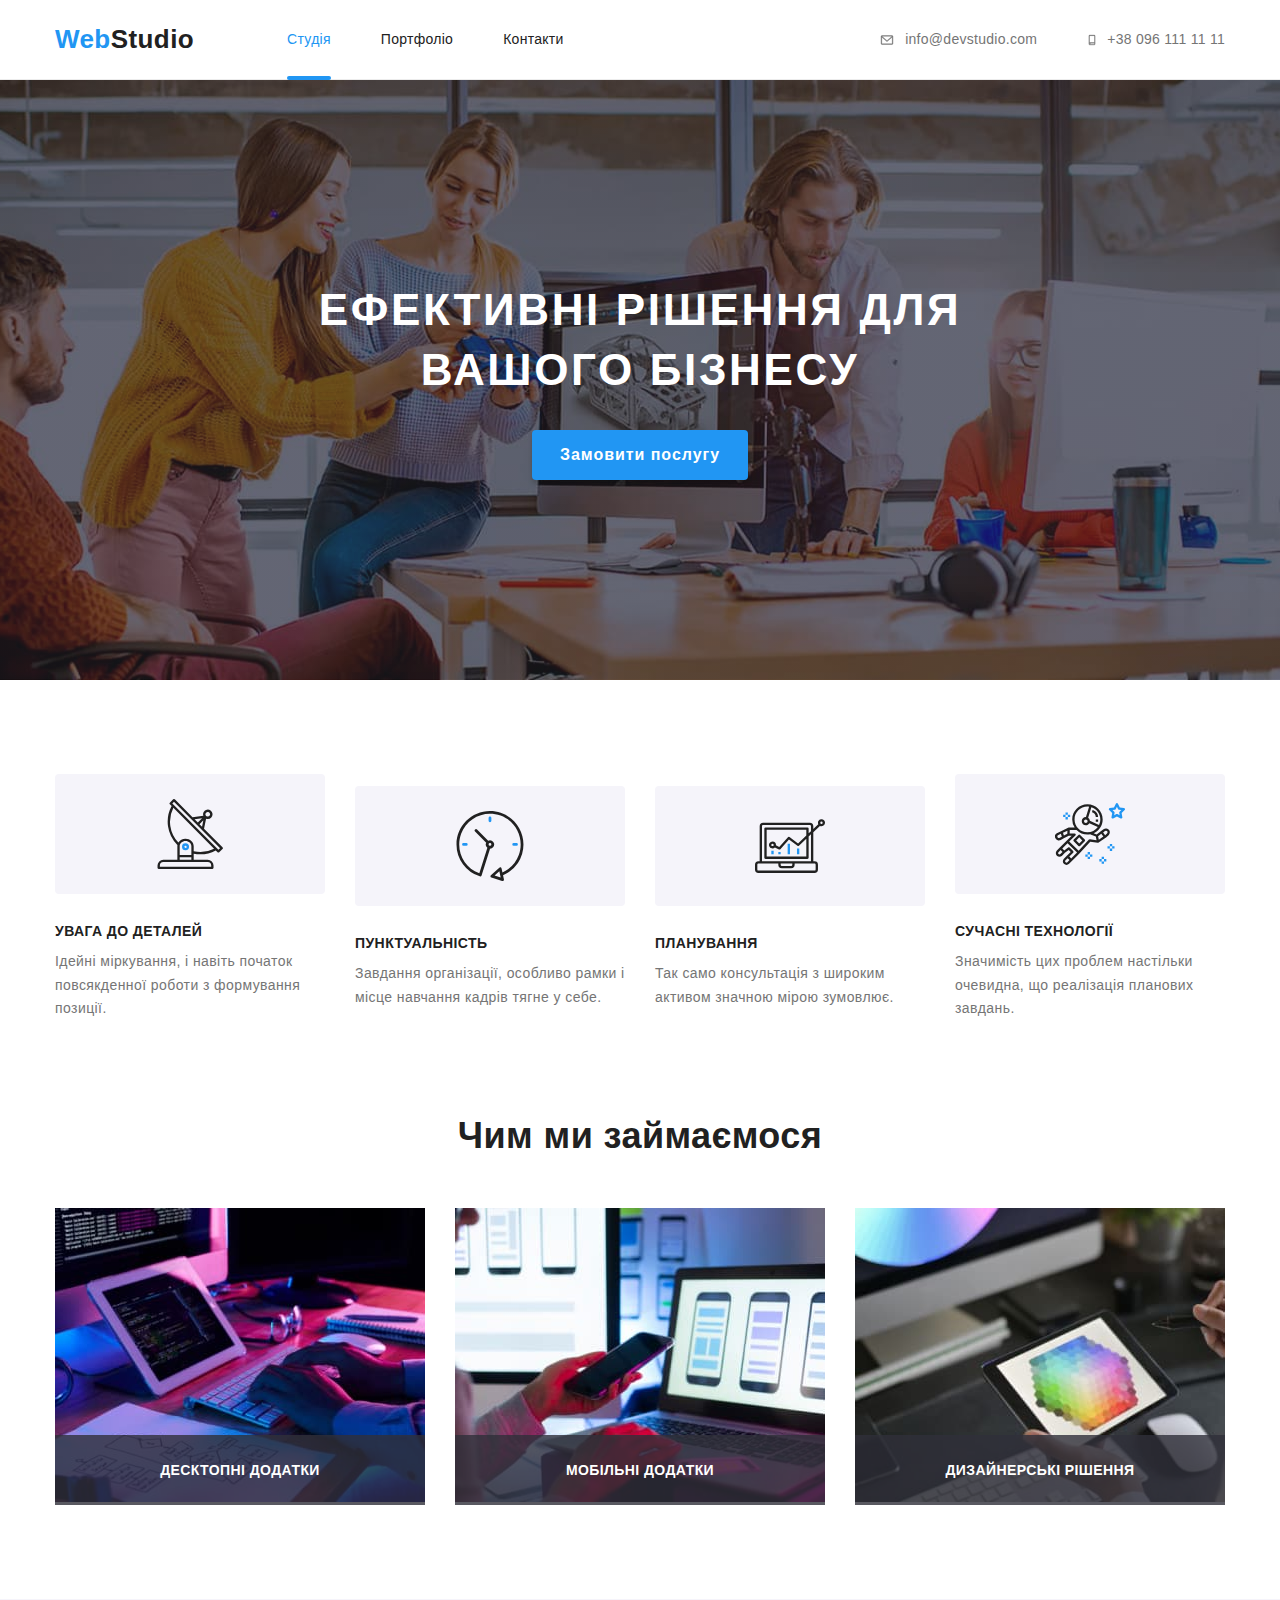
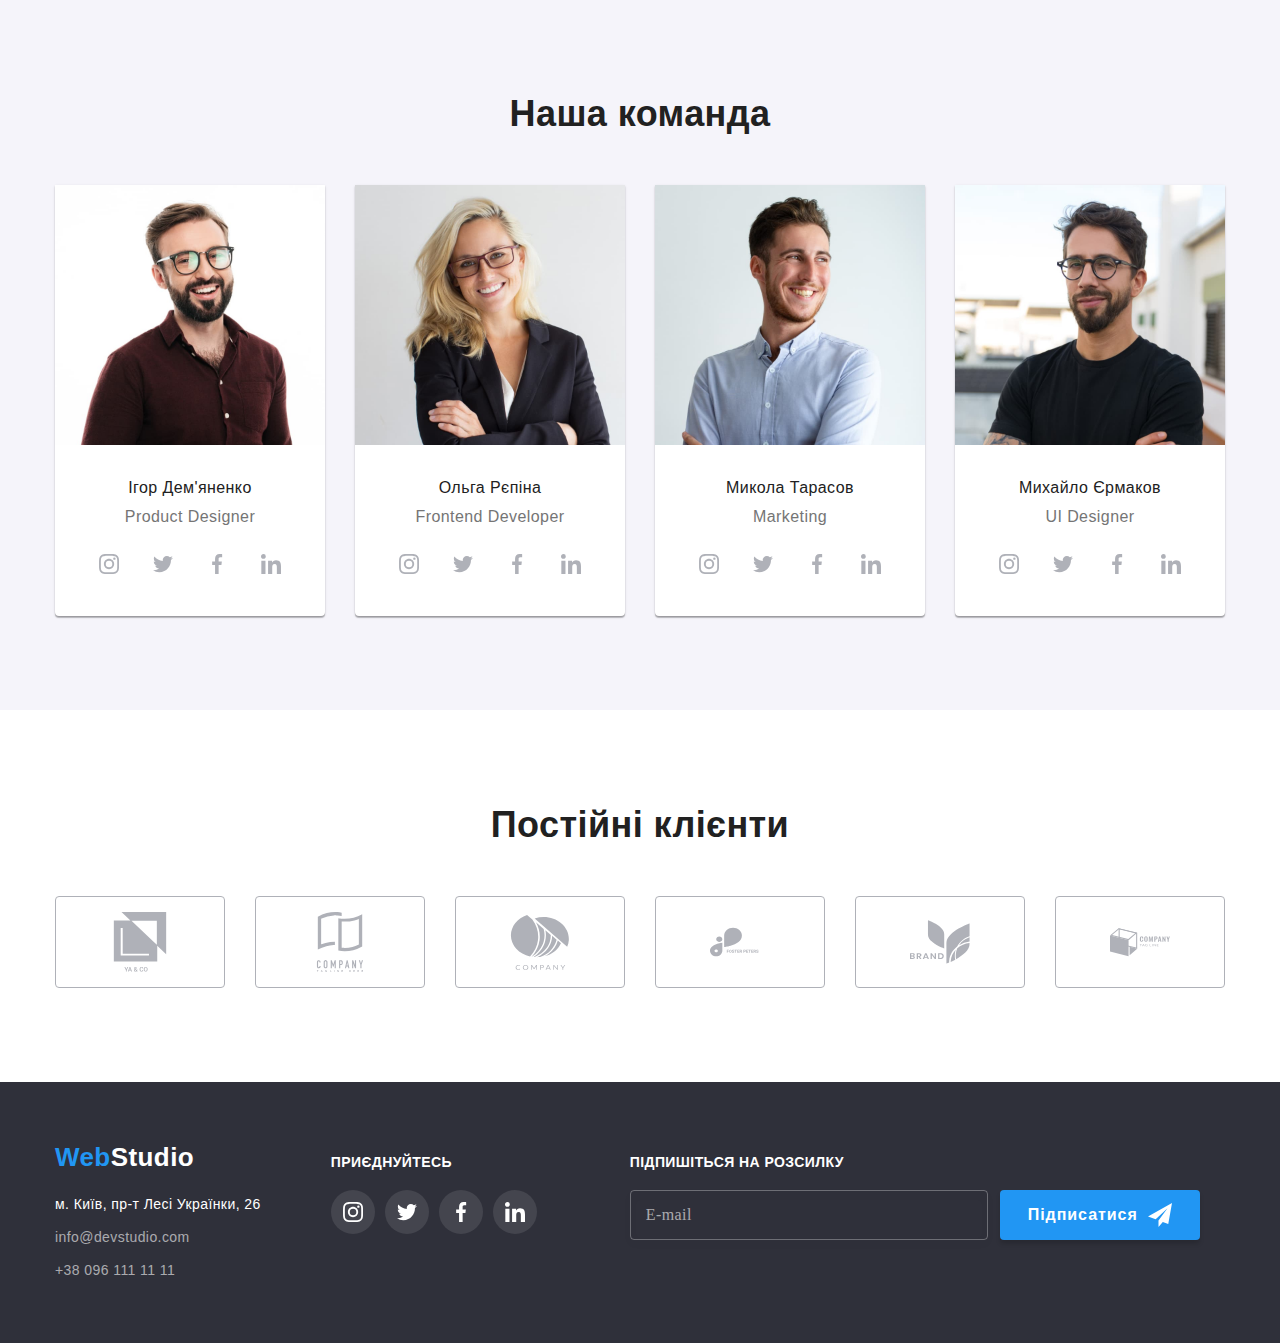
==== commit 72b4ca22: "SASS without optimization" ====
--- a/index.html
+++ b/index.html
@@ -1,443 +1,540 @@
 <!DOCTYPE html>
 <html lang="uk">
+  <head>
+    <meta charset="UTF-8" />
+    <meta http-equiv="X-UA-Compatible" content="IE=edge" />
+    <meta name="viewport" content="width=device-width, initial-scale=1.0" />
+    <title>Студія</title>
+    <link
+      rel="stylesheet"
+      href="https://fonts.google.com/share?selection.family=Raleway:wght@700%7CRoboto:wght@400;500;700;900"
+    />
+    <link
+      rel="stylesheet"
+      href="https://cdnjs.cloudflare.com/ajax/libs/modern-normalize/1.1.0/modern-normalize.min.css"
+    />
+    <link rel="stylesheet" href="./css/main.min.css" />
+  </head>
 
-<head>
-  <meta charset="UTF-8" />
-  <meta http-equiv="X-UA-Compatible" content="IE=edge" />
-  <meta name="viewport" content="width=device-width, initial-scale=1.0" />
-  <title>Студія</title>
-  <link rel="stylesheet"
-    href="https://fonts.google.com/share?selection.family=Raleway:wght@700%7CRoboto:wght@400;500;700;900" />
-  <link rel="stylesheet"
-    href="https://cdnjs.cloudflare.com/ajax/libs/modern-normalize/1.1.0/modern-normalize.min.css" />
-  <link rel="stylesheet" href="./css/styles.css" />
-</head>
-
-<body>
-  <header class="section__header">
-    <div class="container container_header">
-      <nav>
-        <a class="link logo logo--margins-header" href="./index.html"><span class="logo--blue">Web</span><span
-            class="logo--black">Studio</span></a>
-        <ul class="list">
-          <li class="list__item"><a class="link link--current" href="./index.html">Студія</a></li>
-          <li class="list__item"><a class="link" href="./portfolio.html">Портфоліо</a></li>
-          <li class="list__item"><a class="link" href="">Контакти</a></li>
-        </ul>
-      </nav>
-      <ul class="list contacts__list">
-        <li class="list__item">
-          <a class="link link__nav-contacts" href="mailto:info@devstudio.com">
-            <svg class="link__icon-email">
-              <use href="./images/icons.svg#icon-envelope"></use>
-            </svg>info@devstudio.com</a>
-        </li>
-        <li class="list__item">
-          <a class="link link__nav-contacts" href="tel:+380961111111">
-            <svg class="link__icon-phone">
-              <use href="./images/icons.svg#icon-smartphone"></use>
-            </svg>+38 096 111 11 11</a>
-        </li>
-      </ul>
-    </div>
-  </header>
-  <main>
-    <section class="hero section">
-      <div class="container">
-        <h1>
-          Ефективні рішення для <br />
-          вашого бізнесу
-        </h1>
-        <button class="hero-btn" type="button" data-modal-open>Замовити послугу</button>
-      </div>
-    </section>
-    <section class="peculiarities section">
-      <div class="container">
-        <h2 class="visially-hidden">Особливості WebStudio</h2>
-        <ul class="list peculiarities">
-          <li>
-            <div class="peculiarities-thumb">
-              <svg class="peculiarities-svg">
-                <use href="./images/icons.svg#icon-details1"></use>
-              </svg>
-            </div>
-            <h3>УВАГА ДО ДЕТАЛЕЙ</h3>
-            <p>Ідейні міркування, і навіть початок повсякденної роботи з формування позиції.</p>
+  <body>
+    <header class="section__header">
+      <div class="container container__header">
+        <nav>
+          <a class="link logo logo--margins-header" href="./index.html"
+            ><span class="logo--blue">Web</span
+            ><span class="logo--black">Studio</span></a
+          >
+          <ul class="list">
+            <li class="list__item">
+              <a class="link link--current" href="./index.html">Студія</a>
+            </li>
+            <li class="list__item">
+              <a class="link" href="./portfolio.html">Портфоліо</a>
+            </li>
+            <li class="list__item"><a class="link" href="">Контакти</a></li>
+          </ul>
+        </nav>
+        <ul class="list contacts__list">
+          <li class="list__item">
+            <a class="link link__nav-contacts" href="mailto:info@devstudio.com">
+              <svg class="link__icon-email" width="16" height="12">
+                <use href="./images/icons.svg#icon-envelope"></use></svg
+              >info@devstudio.com</a
+            >
           </li>
-          <li>
-            <div class="peculiarities-thumb">
-              <svg class="peculiarities-svg">
-                <use href="./images/icons.svg#icon-details2"></use>
-              </svg>
-            </div>
-            <h3>ПУНКТУАЛЬНІСТЬ</h3>
-            <p>Завдання організації, особливо рамки і місце навчання кадрів тягне у себе.</p>
-          </li>
-          <li>
-            <div class="peculiarities-thumb">
-              <svg class="peculiarities-svg">
-                <use href="./images/icons.svg#icon-details3"></use>
-              </svg>
-            </div>
-            <h3>ПЛАНУВАННЯ</h3>
-            <p>Так само консультація з широким активом значною мірою зумовлює.</p>
-          </li>
-          <li>
-            <div class="peculiarities-thumb">
-              <svg class="peculiarities-svg">
-                <use href="./images/icons.svg#icon-details4"></use>
-              </svg>
-            </div>
-            <h3>СУЧАСНІ ТЕХНОЛОГІЇ</h3>
-            <p>Значимість цих проблем настільки очевидна, що реалізація планових завдань.</p>
+          <li class="list__item">
+            <a class="link link__nav-contacts" href="tel:+380961111111">
+              <svg class="link__icon-phone" width="10" height="16">
+                <use href="./images/icons.svg#icon-smartphone"></use></svg
+              >+38 096 111 11 11</a
+            >
           </li>
         </ul>
       </div>
-    </section>
-    <section class="section our-mission">
-      <div class="container">
-        <h2 class="title">Чим ми займаємося</h2>
-        <ul class="list">
-          <li>
-            <div class="our-mission-thumb">
-              <img src="./images/box1.jpg" alt="Створення веб-сайту відповідно до семантичного вмісту на ноутбуці"
-                width="370" />
-              <p class="our-mission-text">Десктопні додатки</p>
-            </div>
-          </li>
-          <li>
-            <div class="our-mission-thumb">
-              <img src="./images/box2.jpg" alt="Адаптація застосунку до мобільних пристроїв" width="370" />
-              <p class="our-mission-text">Мобільні додатки</p>
-            </div>
-          </li>
-          <li>
-            <div class="our-mission-thumb">
-              <img src="./images/box3.jpg" alt="Графічне оформлення сайту" width="370" />
-              <p class="our-mission-text">Дизайнерські рішення</p>
-            </div>
-          </li>
-        </ul>
-      </div>
-    </section>
-    <section class="our-team section">
-      <div class="container">
-        <h2 class="title">Наша команда</h2>
-        <ul class="list our-team">
-          <li class="our-team-item">
-            <img src="./images/demjanenko.jpg" alt="Ігор Дем'яненко" width="270" />
-            <h3>Ігор Дем'яненко</h3>
-            <p>Product Designer</p>
-            <ul class="social-list">
-              <li class="social-list__item">
-                <a class="social-list__link" href="">
-                  <svg class="social-list__svg">
-                    <use href="./images/icons.svg#icon-instagram"></use>
-                  </svg>
-                </a>
+    </header>
+    <main>
+      <section class="section hero section__hero">
+        <div class="container">
+          <h1>
+            Ефективні рішення для <br />
+            вашого бізнесу
+          </h1>
+          <button class="hero-btn" type="button" data-modal-open>
+            Замовити послугу
+          </button>
+        </div>
+      </section>
+      <section class="peculiarities section">
+        <div class="container">
+          <h2 class="visially-hidden">Особливості WebStudio</h2>
+          <ul class="list peculiarities__list">
+            <li>
+              <div class="peculiarities__thumb">
+                <svg class="peculiarities__svg" width="70" height="70">
+                  <use href="./images/icons.svg#icon-details1"></use>
+                </svg>
+              </div>
+              <h3 class="peculiarities__title">УВАГА ДО ДЕТАЛЕЙ</h3>
+              <p class="peculiarities__text">
+                Ідейні міркування, і навіть початок повсякденної роботи з
+                формування позиції.
+              </p>
+            </li>
+            <li>
+              <div class="peculiarities__thumb">
+                <svg class="peculiarities__svg" width="70" height="70">
+                  <use href="./images/icons.svg#icon-details2"></use>
+                </svg>
+              </div>
+              <h3 class="peculiarities__title">ПУНКТУАЛЬНІСТЬ</h3>
+              <p class="peculiarities__text">
+                Завдання організації, особливо рамки і місце навчання кадрів
+                тягне у себе.
+              </p>
+            </li>
+            <li>
+              <div class="peculiarities__thumb">
+                <svg class="peculiarities__svg" width="70" height="70">
+                  <use href="./images/icons.svg#icon-details3"></use>
+                </svg>
+              </div>
+              <h3 class="peculiarities__title">ПЛАНУВАННЯ</h3>
+              <p class="peculiarities__text">
+                Так само консультація з широким активом значною мірою зумовлює.
+              </p>
+            </li>
+            <li>
+              <div class="peculiarities__thumb">
+                <svg class="peculiarities__svg" width="70" height="70">
+                  <use href="./images/icons.svg#icon-details4"></use>
+                </svg>
+              </div>
+              <h3 class="peculiarities__title">СУЧАСНІ ТЕХНОЛОГІЇ</h3>
+              <p class="peculiarities__text">
+                Значимість цих проблем настільки очевидна, що реалізація
+                планових завдань.
+              </p>
+            </li>
+          </ul>
+        </div>
+      </section>
+      <section class="section our-mission__section">
+        <div class="container">
+          <h2 class="title">Чим ми займаємося</h2>
+          <ul class="list">
+            <li>
+              <div class="our-mission__thumb">
+                <img
+                  src="./images/box1.jpg"
+                  alt="Створення веб-сайту відповідно до семантичного вмісту на ноутбуці"
+                  width="370"
+                />
+                <p class="our-mission__text">Десктопні додатки</p>
+              </div>
+            </li>
+            <li>
+              <div class="our-mission__thumb">
+                <img
+                  src="./images/box2.jpg"
+                  alt="Адаптація застосунку до мобільних пристроїв"
+                  width="370"
+                />
+                <p class="our-mission__text">Мобільні додатки</p>
+              </div>
+            </li>
+            <li>
+              <div class="our-mission__thumb">
+                <img
+                  src="./images/box3.jpg"
+                  alt="Графічне оформлення сайту"
+                  width="370"
+                />
+                <p class="our-mission__text">Дизайнерські рішення</p>
+              </div>
+            </li>
+          </ul>
+        </div>
+      </section>
+      <section class="our-team section">
+        <div class="container">
+          <h2 class="title">Наша команда</h2>
+          <ul class="list our-team__list">
+            <li class="our-team__item">
+              <img
+                class="our-team__img"
+                src="./images/demjanenko.jpg"
+                alt="Ігор Дем'яненко"
+                width="270"
+              />
+              <h3 class="our-team__title">Ігор Дем'яненко</h3>
+              <p class="our-team__text">Product Designer</p>
+              <ul class="social-list">
+                <li class="social-list__item">
+                  <a class="social-list__link" href="">
+                    <svg class="social-list__svg" width="20" height="20">
+                      <use href="./images/icons.svg#icon-instagram"></use>
+                    </svg>
+                  </a>
+                </li>
+                <li class="social-list__item">
+                  <a class="social-list__link" href="">
+                    <svg class="social-list__svg" width="20" height="20">
+                      <use href="./images/icons.svg#icon-twitter"></use>
+                    </svg>
+                  </a>
+                </li>
+                <li class="social-list__item">
+                  <a class="social-list__link" href="">
+                    <svg class="social-list__svg" width="20" height="20">
+                      <use href="./images/icons.svg#icon-facebook"></use>
+                    </svg>
+                  </a>
+                </li>
+                <li class="social-list__item">
+                  <a class="social-list__link" href="">
+                    <svg class="social-list__svg" width="20" height="20">
+                      <use href="./images/icons.svg#icon-linkedin"></use>
+                    </svg>
+                  </a>
+                </li>
+              </ul>
+            </li>
+            <li class="our-team__item">
+              <img
+                class="our-team__img"
+                src="./images/repina.jpg"
+                alt="Ольга Рєпіна"
+                width="270"
+              />
+              <h3 class="our-team__title">Ольга Рєпіна</h3>
+              <p class="our-team__text">Frontend Developer</p>
+              <ul class="social-list">
+                <li class="social-list__item">
+                  <a class="social-list__link" href="">
+                    <svg class="social-list__svg" width="20" height="20">
+                      <use href="./images/icons.svg#icon-instagram"></use>
+                    </svg>
+                  </a>
+                </li>
+                <li class="social-list__item">
+                  <a class="social-list__link" href="">
+                    <svg class="social-list__svg" width="20" height="20">
+                      <use href="./images/icons.svg#icon-twitter"></use>
+                    </svg>
+                  </a>
+                </li>
+                <li class="social-list__item">
+                  <a class="social-list__link" href="">
+                    <svg class="social-list__svg" width="20" height="20">
+                      <use href="./images/icons.svg#icon-facebook"></use>
+                    </svg>
+                  </a>
+                </li>
+                <li class="social-list__item">
+                  <a class="social-list__link" href="">
+                    <svg class="social-list__svg" width="20" height="20">
+                      <use href="./images/icons.svg#icon-linkedin"></use>
+                    </svg>
+                  </a>
+                </li>
+              </ul>
+            </li>
+            <li class="our-team__item">
+              <img
+                class="our-team__img"
+                src="./images/tarasov.jpg"
+                alt="Микола Тарасов"
+                width="270"
+              />
+              <h3 class="our-team__title">Микола Тарасов</h3>
+              <p class="our-team__text">Marketing</p>
+              <ul class="social-list">
+                <li class="social-list__item">
+                  <a class="social-list__link" href="">
+                    <svg class="social-list__svg" width="20" height="20">
+                      <use href="./images/icons.svg#icon-instagram"></use>
+                    </svg>
+                  </a>
+                </li>
+                <li class="social-list__item">
+                  <a class="social-list__link" href="">
+                    <svg class="social-list__svg" width="20" height="20">
+                      <use href="./images/icons.svg#icon-twitter"></use>
+                    </svg>
+                  </a>
+                </li>
+                <li class="social-list__item">
+                  <a class="social-list__link" href="">
+                    <svg class="social-list__svg" width="20" height="20">
+                      <use href="./images/icons.svg#icon-facebook"></use>
+                    </svg>
+                  </a>
+                </li>
+                <li class="social-list__item">
+                  <a class="social-list__link" href="">
+                    <svg class="social-list__svg" width="20" height="20">
+                      <use href="./images/icons.svg#icon-linkedin"></use>
+                    </svg>
+                  </a>
+                </li>
+              </ul>
+            </li>
+            <li class="our-team__item">
+              <img
+                class="our-team__img"
+                src="./images/jermakov.jpg"
+                alt="Михайло Єрмаков"
+                width="270"
+              />
+              <h3 class="our-team__title">Михайло Єрмаков</h3>
+              <p class="our-team__text">UI Designer</p>
+              <ul class="social-list">
+                <li class="social-list__item">
+                  <a class="social-list__link" href="">
+                    <svg class="social-list__svg" width="20" height="20">
+                      <use href="./images/icons.svg#icon-instagram"></use>
+                    </svg>
+                  </a>
+                </li>
+                <li class="social-list__item">
+                  <a class="social-list__link" href="">
+                    <svg class="social-list__svg" width="20" height="20">
+                      <use href="./images/icons.svg#icon-twitter"></use>
+                    </svg>
+                  </a>
+                </li>
+                <li class="social-list__item">
+                  <a class="social-list__link" href="">
+                    <svg class="social-list__svg" width="20" height="20">
+                      <use href="./images/icons.svg#icon-facebook"></use>
+                    </svg>
+                  </a>
+                </li>
+                <li class="social-list__item">
+                  <a class="social-list__link" href="">
+                    <svg class="social-list__svg" width="20" height="20">
+                      <use href="./images/icons.svg#icon-linkedin"></use>
+                    </svg>
+                  </a>
+                </li>
+              </ul>
+            </li>
+          </ul>
+        </div>
+      </section>
+      <section class="clients section">
+        <div class="container">
+          <h2 class="title">Постійні клієнти</h2>
+          <ul class="clients__list">
+            <li class="clients__item">
+              <a class="clients__link" href="">
+                <svg class="clients__svg" width="106" height="60">
+                  <use href="./images/icons.svg#icon-client1"></use>
+                </svg>
+              </a>
+            </li>
+            <li class="clients__item">
+              <a class="clients__link" href="">
+                <svg class="clients__svg" width="106" height="60">
+                  <use href="./images/icons.svg#icon-client2"></use>
+                </svg>
+              </a>
+            </li>
+            <li class="clients__item">
+              <a class="clients__link" href="">
+                <svg class="clients__svg" width="106" height="60">
+                  <use href="./images/icons.svg#icon-client3"></use>
+                </svg>
+              </a>
+            </li>
+            <li class="clients__item">
+              <a class="clients__link" href="">
+                <svg class="clients__svg" width="106" height="60">
+                  <use href="./images/icons.svg#icon-client4"></use>
+                </svg>
+              </a>
+            </li>
+            <li class="clients__item">
+              <a class="clients__link" href="">
+                <svg class="clients__svg" width="106" height="60">
+                  <use href="./images/icons.svg#icon-client5"></use>
+                </svg>
+              </a>
+            </li>
+            <li class="clients__item">
+              <a class="clients__link" href="">
+                <svg class="clients__svg" width="106" height="60">
+                  <use href="./images/icons.svg#icon-client6"></use>
+                </svg>
+              </a>
+            </li>
+          </ul>
+        </div>
+      </section>
+    </main>
+    <footer class="section footer__section">
+      <div class="container footer__container">
+        <div class="footer-contacts">
+          <a class="link logo logo--margins-footer" href="./index.html"
+            ><span class="logo--blue">Web</span
+            ><span class="logo--white">Studio</span></a
+          >
+          <address>
+            <ul class="address-list">
+              <li class="address-list__item">
+                <a
+                  class="link address-list__link"
+                  href="https://goo.gl/maps/WLWmXLNbsvmNYWDa7"
+                  target="_blank"
+                  rel="noreferrer noopener nofollow"
+                >
+                  м. Київ, пр-т Лесі Українки, 26</a
+                >
               </li>
-              <li class="social-list__item">
-                <a class="social-list__link" href="">
-                  <svg class="social-list__svg">
-                    <use href="./images/icons.svg#icon-twitter"></use>
-                  </svg>
-                </a>
+              <li class="address-list__item">
+                <a
+                  class="link address-list__contacts"
+                  href="mailto:info@devstudio.com"
+                  >info@devstudio.com</a
+                >
               </li>
-              <li class="social-list__item">
-                <a class="social-list__link" href="">
-                  <svg class="social-list__svg">
-                    <use href="./images/icons.svg#icon-facebook"></use>
-                  </svg>
-                </a>
-              </li>
-              <li class="social-list__item">
-                <a class="social-list__link" href="">
-                  <svg class="social-list__svg">
-                    <use href="./images/icons.svg#icon-linkedin"></use>
-                  </svg>
-                </a>
+              <li>
+                <a class="link address-list__contacts" href="tel:+380961111111"
+                  >+38 096 111 11 11</a
+                >
               </li>
             </ul>
-          </li>
-          <li class="our-team-item">
-            <img src="./images/repina.jpg" alt="Ольга Рєпіна" width="270" />
-            <h3>Ольга Рєпіна</h3>
-            <p>Frontend Developer</p>
-            <ul class="social-list">
-              <li class="social-list__item">
-                <a class="social-list__link" href="">
-                  <svg class="social-list__svg">
-                    <use href="./images/icons.svg#icon-instagram"></use>
-                  </svg>
-                </a>
-              </li>
-              <li class="social-list__item">
-                <a class="social-list__link" href="">
-                  <svg class="social-list__svg">
-                    <use href="./images/icons.svg#icon-twitter"></use>
-                  </svg>
-                </a>
-              </li>
-              <li class="social-list__item">
-                <a class="social-list__link" href="">
-                  <svg class="social-list__svg">
-                    <use href="./images/icons.svg#icon-facebook"></use>
-                  </svg>
-                </a>
-              </li>
-              <li class="social-list__item">
-                <a class="social-list__link" href="">
-                  <svg class="social-list__svg">
-                    <use href="./images/icons.svg#icon-linkedin"></use>
-                  </svg>
-                </a>
-              </li>
-            </ul>
-          </li>
-          <li class="our-team-item">
-            <img src="./images/tarasov.jpg" alt="Микола Тарасов" width="270" />
-            <h3>Микола Тарасов</h3>
-            <p>Marketing</p>
-            <ul class="social-list">
-              <li class="social-list__item">
-                <a class="social-list__link" href="">
-                  <svg class="social-list__svg">
-                    <use href="./images/icons.svg#icon-instagram"></use>
-                  </svg>
-                </a>
-              </li>
-              <li class="social-list__item">
-                <a class="social-list__link" href="">
-                  <svg class="social-list__svg">
-                    <use href="./images/icons.svg#icon-twitter"></use>
-                  </svg>
-                </a>
-              </li>
-              <li class="social-list__item">
-                <a class="social-list__link" href="">
-                  <svg class="social-list__svg">
-                    <use href="./images/icons.svg#icon-facebook"></use>
-                  </svg>
-                </a>
-              </li>
-              <li class="social-list__item">
-                <a class="social-list__link" href="">
-                  <svg class="social-list__svg">
-                    <use href="./images/icons.svg#icon-linkedin"></use>
-                  </svg>
-                </a>
-              </li>
-            </ul>
-          </li>
-          <li class="our-team-item">
-            <img src="./images/jermakov.jpg" alt="Михайло Єрмаков" width="270" />
-            <h3>Михайло Єрмаков</h3>
-            <p>UI Designer</p>
-            <ul class="social-list">
-              <li class="social-list__item">
-                <a class="social-list__link" href="">
-                  <svg class="social-list__svg">
-                    <use href="./images/icons.svg#icon-instagram"></use>
-                  </svg>
-                </a>
-              </li>
-              <li class="social-list__item">
-                <a class="social-list__link" href="">
-                  <svg class="social-list__svg">
-                    <use href="./images/icons.svg#icon-twitter"></use>
-                  </svg>
-                </a>
-              </li>
-              <li class="social-list__item">
-                <a class="social-list__link" href="">
-                  <svg class="social-list__svg">
-                    <use href="./images/icons.svg#icon-facebook"></use>
-                  </svg>
-                </a>
-              </li>
-              <li class="social-list__item">
-                <a class="social-list__link" href="">
-                  <svg class="social-list__svg">
-                    <use href="./images/icons.svg#icon-linkedin"></use>
-                  </svg>
-                </a>
-              </li>
-            </ul>
-          </li>
-        </ul>
+          </address>
+        </div>
+        <div class="footer-social-container">
+          <p class="footer-social-container__text">приєднуйтесь</p>
+          <ul class="social-list">
+            <li class="social-list__item">
+              <a class="social-list__link" href="">
+                <svg class="social-list__svg" width="20" height="20">
+                  <use href="./images/icons.svg#icon-instagram"></use>
+                </svg>
+              </a>
+            </li>
+            <li class="social-list__item">
+              <a class="social-list__link" href="">
+                <svg class="social-list__svg" width="20" height="20">
+                  <use href="./images/icons.svg#icon-twitter"></use>
+                </svg>
+              </a>
+            </li>
+            <li class="social-list__item">
+              <a class="social-list__link" href="">
+                <svg class="social-list__svg" width="20" height="20">
+                  <use href="./images/icons.svg#icon-facebook"></use>
+                </svg>
+              </a>
+            </li>
+            <li class="social-list__item">
+              <a class="social-list__link" href="">
+                <svg class="social-list__svg" width="20" height="20">
+                  <use href="./images/icons.svg#icon-linkedin"></use>
+                </svg>
+              </a>
+            </li>
+          </ul>
+        </div>
+        <form class="form-mailing" autocomplete="off">
+          <p class="form-mailing__text">Підпишіться на розсилку</p>
+          <div class="form-mailing__thumb">
+            <div class="form-mailing__field">
+              <input
+                class="form-mailing__input"
+                type="email"
+                name="mailing"
+                id="mailing"
+                required
+              />
+              <label class="form-mailing__label" for="mailing">E-mail</label>
+            </div>
+            <button class="hero-btn form-btn" type="submit">
+              Підписатися
+              <svg class="form-mailing__svg" width="24" height="24">
+                <use href="./images/icons.svg#icon-form-send"></use>
+              </svg>
+            </button>
+          </div>
+        </form>
       </div>
-    </section>
-    <section class="our-clients section">
-      <div class="container">
-        <h2 class="title">Постійні клієнти</h2>
-        <ul class="client-list-links">
-          <li class="client-item">
-            <a class="client-link" href="">
-              <svg class="client-link-svg">
-                <use href="./images/icons.svg#icon-client1"></use>
-              </svg>
-            </a>
-          </li>
-          <li class="client-item">
-            <a class="client-link" href="">
-              <svg class="client-link-svg">
-                <use href="./images/icons.svg#icon-client2"></use>
-              </svg>
-            </a>
-          </li>
-          <li class="client-item">
-            <a class="client-link" href="">
-              <svg class="client-link-svg">
-                <use href="./images/icons.svg#icon-client3"></use>
-              </svg>
-            </a>
-          </li>
-          <li class="client-item">
-            <a class="client-link" href="">
-              <svg class="client-link-svg">
-                <use href="./images/icons.svg#icon-client4"></use>
-              </svg>
-            </a>
-          </li>
-          <li class="client-item">
-            <a class="client-link" href="">
-              <svg class="client-link-svg">
-                <use href="./images/icons.svg#icon-client5"></use>
-              </svg>
-            </a>
-          </li>
-          <li class="client-item">
-            <a class="client-link" href="">
-              <svg class="client-link-svg">
-                <use href="./images/icons.svg#icon-client6"></use>
-              </svg>
-            </a>
-          </li>
-        </ul>
-      </div>
-    </section>
-  </main>
-  <footer class="section">
-    <div class="container">
-      <div class="footer-contacts">
-        <a class="link logo logo--margins-footer" href="./index.html"><span class="logo--blue">Web</span><span
-            class="logo--white">Studio</span></a>
-        <address>
-          <ul class="address-list">
-            <li class="address-list__item">
-              <a class="link foot-adress" href="https://goo.gl/maps/WLWmXLNbsvmNYWDa7" target="_blank"
-                rel="noreferrer noopener nofollow">
-                м. Київ, пр-т Лесі Українки, 26</a>
-            </li>
-            <li class="address-list__item">
-              <a class="link address-list__contacts" href="mailto:info@devstudio.com">info@devstudio.com</a>
-            </li>
-            <li><a class="link address-list__contacts" href="tel:+380961111111">+38 096 111 11 11</a></li>
-          </ul>
-        </address>
-      </div>
-      <div class="footer-social-container">
-        <p class="footer-social-container__text">приєднуйтесь</p>
-        <ul class="social-list">
-          <li class="social-list__item">
-            <a class="social-list__link" href="">
-              <svg class="social-list__svg">
-                <use href="./images/icons.svg#icon-instagram"></use>
-              </svg>
-            </a>
-          </li>
-          <li class="social-list__item">
-            <a class="social-list__link" href="">
-              <svg class="social-list__svg">
-                <use href="./images/icons.svg#icon-twitter"></use>
-              </svg>
-            </a>
-          </li>
-          <li class="social-list__item">
-            <a class="social-list__link" href="">
-              <svg class="social-list__svg">
-                <use href="./images/icons.svg#icon-facebook"></use>
-              </svg>
-            </a>
-          </li>
-          <li class="social-list__item">
-            <a class="social-list__link" href="">
-              <svg class="social-list__svg">
-                <use href="./images/icons.svg#icon-linkedin"></use>
-              </svg>
-            </a>
-          </li>
-        </ul>
-      </div>
-      <form class="form-mailing" autocomplete="off">
-        <p class="form-mailing__text">Підпишіться на розсилку</p>
-        <div class="form-mailing__thumb">
-          <div class="form-mailing__field">
-            <input class="form-mailing__input" type="email" name="mailing" id="mailing" required />
-            <label class="form-mailing__label" for="mailing">E-mail</label>
+    </footer>
+    <div class="backdrop is-hidden" data-modal>
+      <form class="modal" autocomplete="off">
+        <button class="close-btn" type="button" data-modal-close>
+          <svg class="close-btn__svg" width="30" height="30">
+            <use href="./images/icons.svg#icon-form-close"></use>
+          </svg>
+        </button>
+        <p class="modal__text">Залиште свої дані, ми вам передзвонимо</p>
+        <div class="inputs-container">
+          <div class="inputs-field">
+            <label class="inputs-field__label" for="name">Ім'я</label>
+            <input
+              class="inputs-field__input"
+              type="text"
+              id="name"
+              name="name"
+              autofocus
+            />
+            <svg class="inputs-field__svg" width="18" height="18">
+              <use href="./images/icons.svg#icon-form-person"></use>
+            </svg>
           </div>
-          <button class="hero-btn form-btn" type="submit">
-            Підписатися
-            <svg class="form-mailing__svg">
-              <use href="./images/icons.svg#icon-form-send"></use>
+          <div class="inputs-field">
+            <label class="inputs-field__label" for="tel">Телефон</label>
+            <input class="inputs-field__input" type="tel" id="tel" name="tel" />
+            <svg class="inputs-field__svg" width="18" height="18">
+              <use href="./images/icons.svg#icon-form-phone"></use>
             </svg>
-          </button>
+          </div>
+          <div class="inputs-field">
+            <label class="inputs-field__label" for="email">Пошта</label>
+            <input
+              class="inputs-field__input"
+              type="email"
+              id="email"
+              name="email"
+            />
+            <svg class="inputs-field__svg" width="18" height="18">
+              <use href="./images/icons.svg#icon-form-email"></use>
+            </svg>
+          </div>
+          <div class="inputs-field">
+            <label class="inputs-field__label" for="comment">Коментар</label>
+            <textarea
+              class="inputs-field__textarea inputs-field__input"
+              rows="10"
+              id="comment"
+              name="comment"
+              placeholder="Введіть текст"
+            ></textarea>
+          </div>
+          <div class="agreement-field">
+            <input
+              class="agreement-field__input visially-hidden"
+              type="checkbox"
+              name="accept"
+              id="agreement-checkbox"
+            />
+            <svg class="agreement-field__no-accept">
+              <use href="./images/icons.svg#icon-no-accept"></use>
+            </svg>
+            <svg class="agreement-field__accept">
+              <use href="./images/icons.svg#icon-accept"></use>
+            </svg>
+            <label class="agreement-field__label" for="agreement-checkbox">
+              Погоджуюся з розсилкою та приймаю
+              <a class="agreement-field__link" href="">Умови договору</a>
+            </label>
+          </div>
+          <button class="hero-btn form-btn" type="submit">Відправити</button>
         </div>
       </form>
     </div>
-  </footer>
-</body>
-<div class="backdrop is-hidden" data-modal>
-  <form class="modal" autocomplete="off">
-    <button class="modal-close-btn" type="button" data-modal-close>
-      <svg class="close-btn-svg">
-        <use href="./images/icons.svg#icon-form-close"></use>
-      </svg>
-    </button>
-    <p>Залиште свої дані, ми вам передзвонимо</p>
-    <div class="inputs">
-      <div class="inputs-field">
-        <label for="name">Ім'я</label>
-        <input class="input" type="text" id="name" name="name" autofocus />
-        <svg class="input-svg">
-          <use href="./images/icons.svg#icon-form-person"></use>
-        </svg>
-      </div>
-      <div class="inputs-field">
-        <label for="tel">Телефон</label>
-        <input class="input" type="tel" id="tel" name="tel" />
-        <svg class="input-svg">
-          <use href="./images/icons.svg#icon-form-phone"></use>
-        </svg>
-      </div>
-      <div class="inputs-field">
-        <label for="email">Пошта</label>
-        <input class="input" type="email" id="email" name="email" />
-        <svg class="input-svg">
-          <use href="./images/icons.svg#icon-form-email"></use>
-        </svg>
-      </div>
-      <div class="inputs-field">
-        <label for="comment">Коментар</label>
-        <textarea rows="10" id="comment" name="comment" placeholder="Введіть текст"></textarea>
-      </div>
-      <div class="agreement-field">
-        <input class="visially-hidden" type="checkbox" name="accept" id="agreement-checkbox" />
-        <svg class="no-accept">
-          <use href="./images/icons.svg#icon-no-accept"></use>
-        </svg>
-        <svg class="accept">
-          <use href="./images/icons.svg#icon-accept"></use>
-        </svg>
-        <label for="agreement-checkbox">
-          Погоджуюся з розсилкою та приймаю <a class="agreement-link" href="">Умови договору</a>
-        </label>
-      </div>
-      <button class="hero-btn form-btn" type="submit">Відправити</button>
-    </div>
-  </form>
-</div>
-<script src="./js/modal.js"></script>
-</body>
-
-</html>+    <script src="./js/modal.js"></script>
+  </body>
+</html>
--- a/css/main.min.css
+++ b/css/main.min.css
@@ -0,0 +1 @@
+.our-team__list,.peculiarities__list{-webkit-box-align:start;-ms-flex-align:start;align-items:flex-start;gap:30px}body{font-family:"Roboto",sans-serif;font-size:14px;letter-spacing:.03em;color:#757575;background-color:#fff}h1,h2,h3,h4,h5,h6,p,ul{margin:0;padding:0}ul{list-style:none}.visially-hidden{position:absolute;white-space:nowrap;width:1px;height:1px;overflow:hidden;border:0;padding:0;clip:rect(0 0 0 0);-webkit-clip-path:inset(50%);clip-path:inset(50%);margin:-1px}.section{padding:94px 0px}.container{width:1200px;margin-top:0;margin-bottom:0;margin-left:auto;margin-right:auto;padding:0 15px}.link{display:block;text-decoration:none;font-weight:500;font-size:inherit;line-height:1.14;letter-spacing:.02em;color:#212121;-webkit-transition:color 250ms cubic-bezier(0.4, 0, 0.2, 1);transition:color 250ms cubic-bezier(0.4, 0, 0.2, 1)}.logo{margin-right:93px;font-family:"Raleway",sans-serif;font-style:normal;font-weight:700;font-size:26px;line-height:1.19;letter-spacing:inherit}.logo--blue{color:#2196f3}.logo--black{color:#212121}.logo--white{color:#fff}.list{display:-webkit-box;display:-ms-flexbox;display:flex;-webkit-box-pack:justify;-ms-flex-pack:justify;justify-content:space-between;-webkit-box-align:center;-ms-flex-align:center;align-items:center}.list__item:not(:last-child){margin-right:50px}.social-list{display:-webkit-inline-box;display:-ms-inline-flexbox;display:inline-flex;-webkit-box-pack:justify;-ms-flex-pack:justify;justify-content:space-between;width:206px;height:44px}.social-list__link{display:-webkit-box;display:-ms-flexbox;display:flex;-webkit-box-pack:center;-ms-flex-pack:center;justify-content:center;-webkit-box-align:center;-ms-flex-align:center;align-items:center;width:44px;height:44px;color:#afb1b8;background-color:rgba(255,255,255,.1);border-radius:50%;-webkit-transition:color 250ms cubic-bezier(0.4, 0, 0.2, 1),background-color 250ms cubic-bezier(0.4, 0, 0.2, 1);transition:color 250ms cubic-bezier(0.4, 0, 0.2, 1),background-color 250ms cubic-bezier(0.4, 0, 0.2, 1)}.social-list__link:hover,.social-list__link:focus{background-color:#2196f3;color:#fff}.social-list__link:not(:last-child()){margin-right:10px}.social-list__svg{fill:currentColor}.title{margin-bottom:50px;font-size:36px;line-height:1.17;text-align:center;color:#212121}.hero-btn{display:block;width:216px;height:50px;border-radius:4px;margin-left:auto;margin-right:auto;font-family:inherit;font-weight:700;font-size:16px;line-height:1.88;text-align:center;letter-spacing:.06em;color:#fff;background-color:#2196f3;border:rgba(0,0,0,0);-webkit-box-shadow:0px 4px 4px rgba(0,0,0,.15);box-shadow:0px 4px 4px rgba(0,0,0,.15);-webkit-transition:background-color 250ms cubic-bezier(0.4, 0, 0.2, 1),-webkit-box-shadow 250ms cubic-bezier(0.4, 0, 0.2, 1);transition:background-color 250ms cubic-bezier(0.4, 0, 0.2, 1),-webkit-box-shadow 250ms cubic-bezier(0.4, 0, 0.2, 1);transition:background-color 250ms cubic-bezier(0.4, 0, 0.2, 1),box-shadow 250ms cubic-bezier(0.4, 0, 0.2, 1);transition:background-color 250ms cubic-bezier(0.4, 0, 0.2, 1),box-shadow 250ms cubic-bezier(0.4, 0, 0.2, 1),-webkit-box-shadow 250ms cubic-bezier(0.4, 0, 0.2, 1)}.hero-btn:active,.hero-btn:hover,.hero-btn:focus{background-color:#188ce8;-webkit-box-shadow:0px 4px 4px rgba(0,0,0,.15);box-shadow:0px 4px 4px rgba(0,0,0,.15);border-radius:4px;cursor:pointer}.form-btn{display:-webkit-box;display:-ms-flexbox;display:flex;-webkit-box-pack:center;-ms-flex-pack:center;justify-content:center;-webkit-box-align:center;-ms-flex-align:center;align-items:center;width:200px}.portfolio-btns{-webkit-box-pack:center;-ms-flex-pack:center;justify-content:center;margin-bottom:50px}.portfolio-btns__item:not(:last-child){margin-right:8px}.filter-btn{padding:6px 22px;font-family:inherit;font-weight:500;font-size:16px;line-height:1.62;text-align:center;letter-spacing:inherit;color:#212121;background-color:#f5f4fa;border-radius:4px;border:rgba(0,0,0,0);-webkit-transition:color 250ms cubic-bezier(0.4, 0, 0.2, 1),background-color 250ms cubic-bezier(0.4, 0, 0.2, 1);transition:color 250ms cubic-bezier(0.4, 0, 0.2, 1),background-color 250ms cubic-bezier(0.4, 0, 0.2, 1)}.filter-btn--common{padding-left:25px;padding-right:25px}.filter-btn:focus,.filter-btn:hover,.filter-btn:active{cursor:pointer;color:#fff;background-color:#2196f3;-webkit-box-shadow:0px 3px 1px rgba(0,0,0,.1),0px 1px 2px rgba(0,0,0,.08),0px 2px 2px rgba(0,0,0,.12);box-shadow:0px 3px 1px rgba(0,0,0,.1),0px 1px 2px rgba(0,0,0,.08),0px 2px 2px rgba(0,0,0,.12)}.close-btn{position:absolute;top:8px;right:8px;display:-webkit-box;display:-ms-flexbox;display:flex;-webkit-box-align:center;-ms-flex-align:center;align-items:center;width:30px;height:30px;background-color:rgba(0,0,0,0);border:none;cursor:pointer;outline:rgba(0,0,0,0);-webkit-transition:stroke 250ms cubic-bezier(0.4, 0, 0.2, 1);transition:stroke 250ms cubic-bezier(0.4, 0, 0.2, 1)}.close-btn:hover .close-btn__svg,.close-btn:focus .close-btn__svg{stroke:#2196f3}.close-btn__svg{fill:rgba(0,0,0,0)}.section__header{height:80px;padding:0px 0px;border-bottom:1px solid #ececec}.container__header{display:-webkit-box;display:-ms-flexbox;display:flex}nav{display:-webkit-box;display:-ms-flexbox;display:flex;-webkit-box-align:center;-ms-flex-align:center;align-items:center}.link__nav-contacts{display:-webkit-box;display:-ms-flexbox;display:flex;-webkit-box-align:center;-ms-flex-align:center;align-items:center;color:inherit}.link__icon-email,.link__icon-phone{margin-right:10px;fill:currentColor;stroke:currentColor}.link:hover,.link:focus,.link--current{color:#2196f3}.link--current{position:relative}.link--current::after{content:"";position:absolute;top:275%;left:0;width:100%;height:4px;border-radius:2px;background:currentColor}.logo--margins-header{margin-top:24px;margin-bottom:25px}.contacts__list{margin-left:auto}.address-list__link{margin-bottom:9px;font-weight:inherit;line-height:1.71;letter-spacing:inherit;color:#fff}.address-list__contacts{font-weight:inherit;line-height:1.71;letter-spacing:inherit;color:rgba(255,255,255,.6)}address{font-style:normal}.address-list__item:not(:last-child){margin-bottom:9px}.footer__section{padding-top:60px;padding-bottom:60px;background-color:#2f303a}.footer__container{display:-webkit-box;display:-ms-flexbox;display:flex}.footer-contacts{margin-right:70px}.logo--margins-footer{margin:0px 0px 20px}.footer-social-container{margin-right:93px}.footer-social-container__text,.form-mailing__text{margin-top:12px;margin-bottom:20px;font-weight:700;line-height:1.1428571429;text-transform:uppercase;color:#fff}footer .social-list__svg{fill:#fff}.form-mailing__thumb{display:-webkit-box;display:-ms-flexbox;display:flex;-webkit-box-align:center;-ms-flex-align:center;align-items:center}.form-mailing__field{display:inline-block;position:relative;margin-right:12px}.form-mailing__input{width:358px;height:50px;padding-left:16px;color:#fff;background-color:inherit;border:1px solid rgba(255,255,255,.3);outline:rgba(0,0,0,0);-webkit-filter:drop-shadow(0px 4px 4px rgba(0, 0, 0, 0.15));filter:drop-shadow(0px 4px 4px rgba(0, 0, 0, 0.15));border-radius:4px}.form-mailing__label{display:inline-block;position:absolute;top:50%;left:16px;-webkit-transform:translateY(-50%);transform:translateY(-50%);-webkit-transition:-webkit-transform 250ms cubic-bezier(0.4, 0, 0.2, 1);transition:-webkit-transform 250ms cubic-bezier(0.4, 0, 0.2, 1);transition:transform 250ms cubic-bezier(0.4, 0, 0.2, 1);transition:transform 250ms cubic-bezier(0.4, 0, 0.2, 1), -webkit-transform 250ms cubic-bezier(0.4, 0, 0.2, 1);font-family:"Roboto";font-size:16px;line-height:1.25;color:rgba(255,255,255,.6)}.form-mailing__svg{margin-left:10px}.form-mailing__input:focus+.form-mailing__label{-webkit-transform:translate(-70px, -50%);transform:translate(-70px, -50%)}.section__hero{padding-top:200px;padding-bottom:200px;background-image:-webkit-gradient(linear, left top, left bottom, from(rgba(47, 48, 58, 0.4)), to(rgba(47, 48, 58, 0.4))),url(../images/hero-img.jpg);background-image:linear-gradient(to bottom, rgba(47, 48, 58, 0.4), rgba(47, 48, 58, 0.4)),url(../images/hero-img.jpg);background-repeat:no-repeat;background-position:center;background-size:1600px;background-color:#c4c4c4}.hero h1{margin-bottom:30px;font-weight:900;font-size:44px;line-height:1.36;letter-spacing:.06em;text-align:center;text-transform:uppercase;color:#fff}.peculiarities__thumb{display:-webkit-box;display:-ms-flexbox;display:flex;-webkit-box-pack:center;-ms-flex-pack:center;justify-content:center;-webkit-box-align:center;-ms-flex-align:center;align-items:center;width:270px;height:120px;margin-bottom:30px;background-color:#f5f4fa;border-radius:4px}.peculiarities__title{margin-bottom:10px;font-size:inherit;font-weight:700;line-height:1.14;color:#212121}.peculiarities__text{line-height:1.71}.our-mission__section{padding-top:0}.our-mission__thumb{position:relative}.our-mission__text{position:absolute;left:0;bottom:0;width:370px;padding:27px 0px;font-weight:700;line-height:1.1428571429;text-align:center;text-transform:uppercase;color:#fff;background:rgba(47,48,58,.8)}.our-team{background-color:#f5f4fa}.our-team__img{margin-bottom:30px}.our-team__title{margin-bottom:10px;font-weight:500;font-size:16px;line-height:1.19;text-align:center;color:#212121}.our-team__text{margin-bottom:16px;font-size:16px;line-height:1.19;text-align:center}.our-team .social-list{margin:0 32px 30px}.our-team__item{background-color:#fff;-webkit-box-shadow:0px 1px 3px rgba(0,0,0,.12),0px 1px 1px rgba(0,0,0,.14),0px 2px 1px rgba(0,0,0,.2);box-shadow:0px 1px 3px rgba(0,0,0,.12),0px 1px 1px rgba(0,0,0,.14),0px 2px 1px rgba(0,0,0,.2);border-radius:0px 0px 4px 4px}.clients__list{display:-webkit-box;display:-ms-flexbox;display:flex;-webkit-box-pack:justify;-ms-flex-pack:justify;justify-content:space-between;-webkit-box-align:center;-ms-flex-align:center;align-items:center}.clients__link{display:-webkit-box;display:-ms-flexbox;display:flex;-webkit-box-pack:center;-ms-flex-pack:center;justify-content:center;-webkit-box-align:center;-ms-flex-align:center;align-items:center;width:170px;height:92px;color:#afb1b8;-webkit-transition:color 250ms cubic-bezier(0.4, 0, 0.2, 1);transition:color 250ms cubic-bezier(0.4, 0, 0.2, 1);border:1px solid #afb1b8;border-radius:4px}.clients__link:hover,.clients__link:focus{border-color:#2196f3;color:#2196f3}.clients__svg{fill:currentColor}.backdrop{position:fixed;top:0;left:0;width:100vw;height:100vh;opacity:1;translate:opacity 250 ms cubic-bezier(0.4, 0, 0.2, 1);background:rgba(0,0,0,.2)}.backdrop.is-hidden{visibility:hidden;opacity:0;pointer-events:none}.backdrop.is-hidden .modal{opacity:0;-webkit-transform:translate(-50%, -50%) scale(0.9);transform:translate(-50%, -50%) scale(0.9)}.modal{position:absolute;top:50%;left:50%;opacity:1;-webkit-transform:translate(-50%, -50%) scale(1);transform:translate(-50%, -50%) scale(1);-webkit-transition:opacity 250ms cubic-bezier(0.4, 0, 0.2, 1),-webkit-transform 250ms cubic-bezier(0.4, 0, 0.2, 1);transition:opacity 250ms cubic-bezier(0.4, 0, 0.2, 1),-webkit-transform 250ms cubic-bezier(0.4, 0, 0.2, 1);transition:transform 250ms cubic-bezier(0.4, 0, 0.2, 1),opacity 250ms cubic-bezier(0.4, 0, 0.2, 1);transition:transform 250ms cubic-bezier(0.4, 0, 0.2, 1),opacity 250ms cubic-bezier(0.4, 0, 0.2, 1),-webkit-transform 250ms cubic-bezier(0.4, 0, 0.2, 1);min-width:528px;min-height:581px;padding-top:30px;padding-bottom:50px;background:#fff;-webkit-box-shadow:0px 1px 3px rgba(0,0,0,.12),0px 1px 1px rgba(0,0,0,.14),0px 2px 1px rgba(0,0,0,.2);box-shadow:0px 1px 3px rgba(0,0,0,.12),0px 1px 1px rgba(0,0,0,.14),0px 2px 1px rgba(0,0,0,.2);border-radius:4px}.modal__text{margin-bottom:12px;font-weight:700;font-size:20px;line-height:1.15;text-align:center;color:#212121}.inputs-container{width:448px;margin:0 40px}.inputs-field__label{display:block;margin-bottom:4px;font-weight:400;font-size:12px;line-height:1.1666666667;letter-spacing:.01em;color:#757575}.inputs-field{position:relative}.inputs-field__input{display:block;width:448px;height:40px;margin-bottom:10px;padding-left:42px;border:1px solid rgba(33,33,33,.2);border-radius:4px;outline:none;-webkit-transition:border 250ms cubic-bezier(0.4, 0, 0.2, 1),-webkit-box-shadow 250ms cubic-bezier(0.4, 0, 0.2, 1);transition:border 250ms cubic-bezier(0.4, 0, 0.2, 1),-webkit-box-shadow 250ms cubic-bezier(0.4, 0, 0.2, 1);transition:border 250ms cubic-bezier(0.4, 0, 0.2, 1),box-shadow 250ms cubic-bezier(0.4, 0, 0.2, 1);transition:border 250ms cubic-bezier(0.4, 0, 0.2, 1),box-shadow 250ms cubic-bezier(0.4, 0, 0.2, 1),-webkit-box-shadow 250ms cubic-bezier(0.4, 0, 0.2, 1)}.inputs-field__input:focus{border-color:#2196f3;-webkit-box-shadow:0px 4px 4px rgba(0,0,0,.15);box-shadow:0px 4px 4px rgba(0,0,0,.15)}.inputs-field__input:focus+.inputs-field__svg{fill:#2196f3}.inputs-field__svg{display:inline-block;position:absolute;top:28px;left:12px;-webkit-transition:fill 250ms cubic-bezier(0.4, 0, 0.2, 1);transition:fill 250ms cubic-bezier(0.4, 0, 0.2, 1)}.inputs-field__textarea{resize:none;height:120px;padding:12px 16px;margin-bottom:20px;font-size:12px;line-height:1.1666666667;letter-spacing:.01em}.inputs-field__textarea::-webkit-input-placeholder{color:rgba(117,117,117,.5)}.inputs-field__textarea::-moz-placeholder{color:rgba(117,117,117,.5)}.inputs-field__textarea:-ms-input-placeholder{color:rgba(117,117,117,.5)}.inputs-field__textarea::-ms-input-placeholder{color:rgba(117,117,117,.5)}.inputs-field__textarea::placeholder{color:rgba(117,117,117,.5)}.agreement-field{display:-webkit-box;display:-ms-flexbox;display:flex;-webkit-box-align:center;-ms-flex-align:center;align-items:center;position:relative;margin-left:auto;margin-right:auto;width:425px;margin:0 auto 30px}.agreement-field__label{margin-left:24px;line-height:1.7142857143;color:#757575}.agreement-field__accept,.agreement-field__no-accept{display:inline-block;position:absolute;top:50%;left:0;width:16px;height:15px;-webkit-transform:translateY(-50%);transform:translateY(-50%)}.agreement-field__accept{opacity:0;-webkit-transition:opacity 250ms cubic-bezier(0.4, 0, 0.2, 1);transition:opacity 250ms cubic-bezier(0.4, 0, 0.2, 1)}.agreement-field__no-accept{opacity:1;-webkit-transition:opacity 250ms cubic-bezier(0.4, 0, 0.2, 1);transition:opacity 250ms cubic-bezier(0.4, 0, 0.2, 1)}.agreement-field__input:checked~.agreement-field__accept{opacity:1}.agreement-field__input:checked~.agreement-field__no-accept{opacity:0}.agreement-field__link{color:#2196f3}.portfolio__title{margin-left:24px;margin-right:24px;margin-bottom:4px;font-size:18px;line-height:2;letter-spacing:.06em;color:#212121}.portfolio__text{margin-left:24px;margin-right:24px;font-size:16px;line-height:1.88;color:#757575}.portfolio{-ms-flex-wrap:wrap;flex-wrap:wrap}.portfolio__item{margin-bottom:30px}.portfolio__item:nth-child(n+7){margin-bottom:0px}.portfolio__link:hover,.portfolio__link:focus{-webkit-animation:portfolio__link-hover 250ms cubic-bezier(0.4, 0, 0.2, 1) forwards;animation:portfolio__link-hover 250ms cubic-bezier(0.4, 0, 0.2, 1) forwards}.portfolio__link:focus .portfolio-overlay,.portfolio__link:hover .portfolio-overlay{-webkit-transform:translateY(0);transform:translateY(0)}.portfolio__link{display:block;overflow:hidden;padding-bottom:20px;text-decoration:none;border:1px solid #eee}.portfolio__thumb{position:relative;margin-bottom:20px}.portfolio-overlay{position:absolute;top:0;left:0;width:100%;height:100%;-webkit-transform:translateY(150%);transform:translateY(150%);-webkit-transition:-webkit-transform 250ms cubic-bezier(0.4, 0, 0.2, 1);transition:-webkit-transform 250ms cubic-bezier(0.4, 0, 0.2, 1);transition:transform 250ms cubic-bezier(0.4, 0, 0.2, 1);transition:transform 250ms cubic-bezier(0.4, 0, 0.2, 1), -webkit-transform 250ms cubic-bezier(0.4, 0, 0.2, 1);background:rgba(33,150,243,.9)}.portfolio-overlay__text{padding:63px 24px;font-size:18px;line-height:1.56;color:#fff}@-webkit-keyframes portfolio__link-hover{from{-webkit-box-shadow:0px 1px 1px rgba(0,0,0,.12) ж;box-shadow:0px 1px 1px rgba(0,0,0,.12) ж}50%{-webkit-box-shadow:0px 1px 1px rgba(0,0,0,.12),0px 4px 4px rgba(0,0,0,.06);box-shadow:0px 1px 1px rgba(0,0,0,.12),0px 4px 4px rgba(0,0,0,.06)}to{-webkit-box-shadow:0px 1px 1px rgba(0,0,0,.12),0px 4px 4px rgba(0,0,0,.06),1px 4px 6px rgba(0,0,0,.16);box-shadow:0px 1px 1px rgba(0,0,0,.12),0px 4px 4px rgba(0,0,0,.06),1px 4px 6px rgba(0,0,0,.16)}}@keyframes portfolio__link-hover{from{-webkit-box-shadow:0px 1px 1px rgba(0,0,0,.12) ж;box-shadow:0px 1px 1px rgba(0,0,0,.12) ж}50%{-webkit-box-shadow:0px 1px 1px rgba(0,0,0,.12),0px 4px 4px rgba(0,0,0,.06);box-shadow:0px 1px 1px rgba(0,0,0,.12),0px 4px 4px rgba(0,0,0,.06)}to{-webkit-box-shadow:0px 1px 1px rgba(0,0,0,.12),0px 4px 4px rgba(0,0,0,.06),1px 4px 6px rgba(0,0,0,.16);box-shadow:0px 1px 1px rgba(0,0,0,.12),0px 4px 4px rgba(0,0,0,.06),1px 4px 6px rgba(0,0,0,.16)}}/*# sourceMappingURL=main.min.css.map */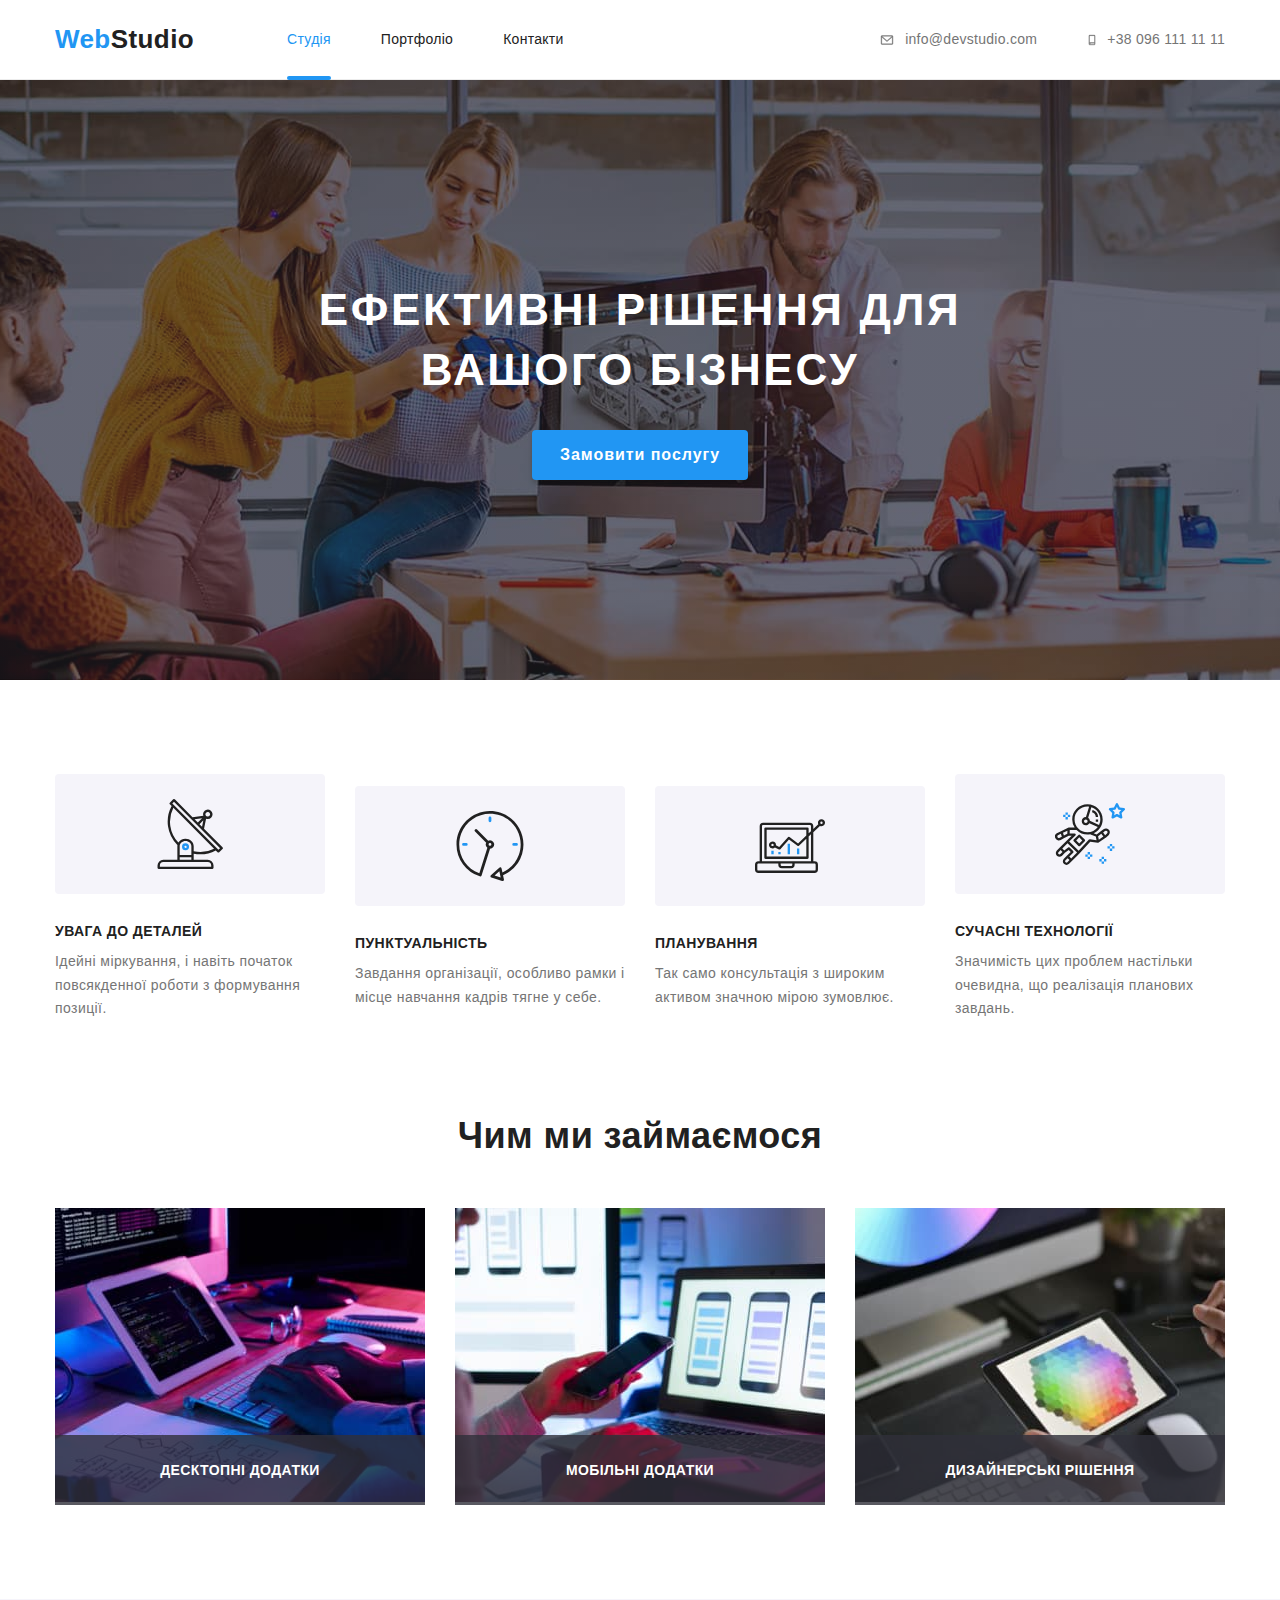
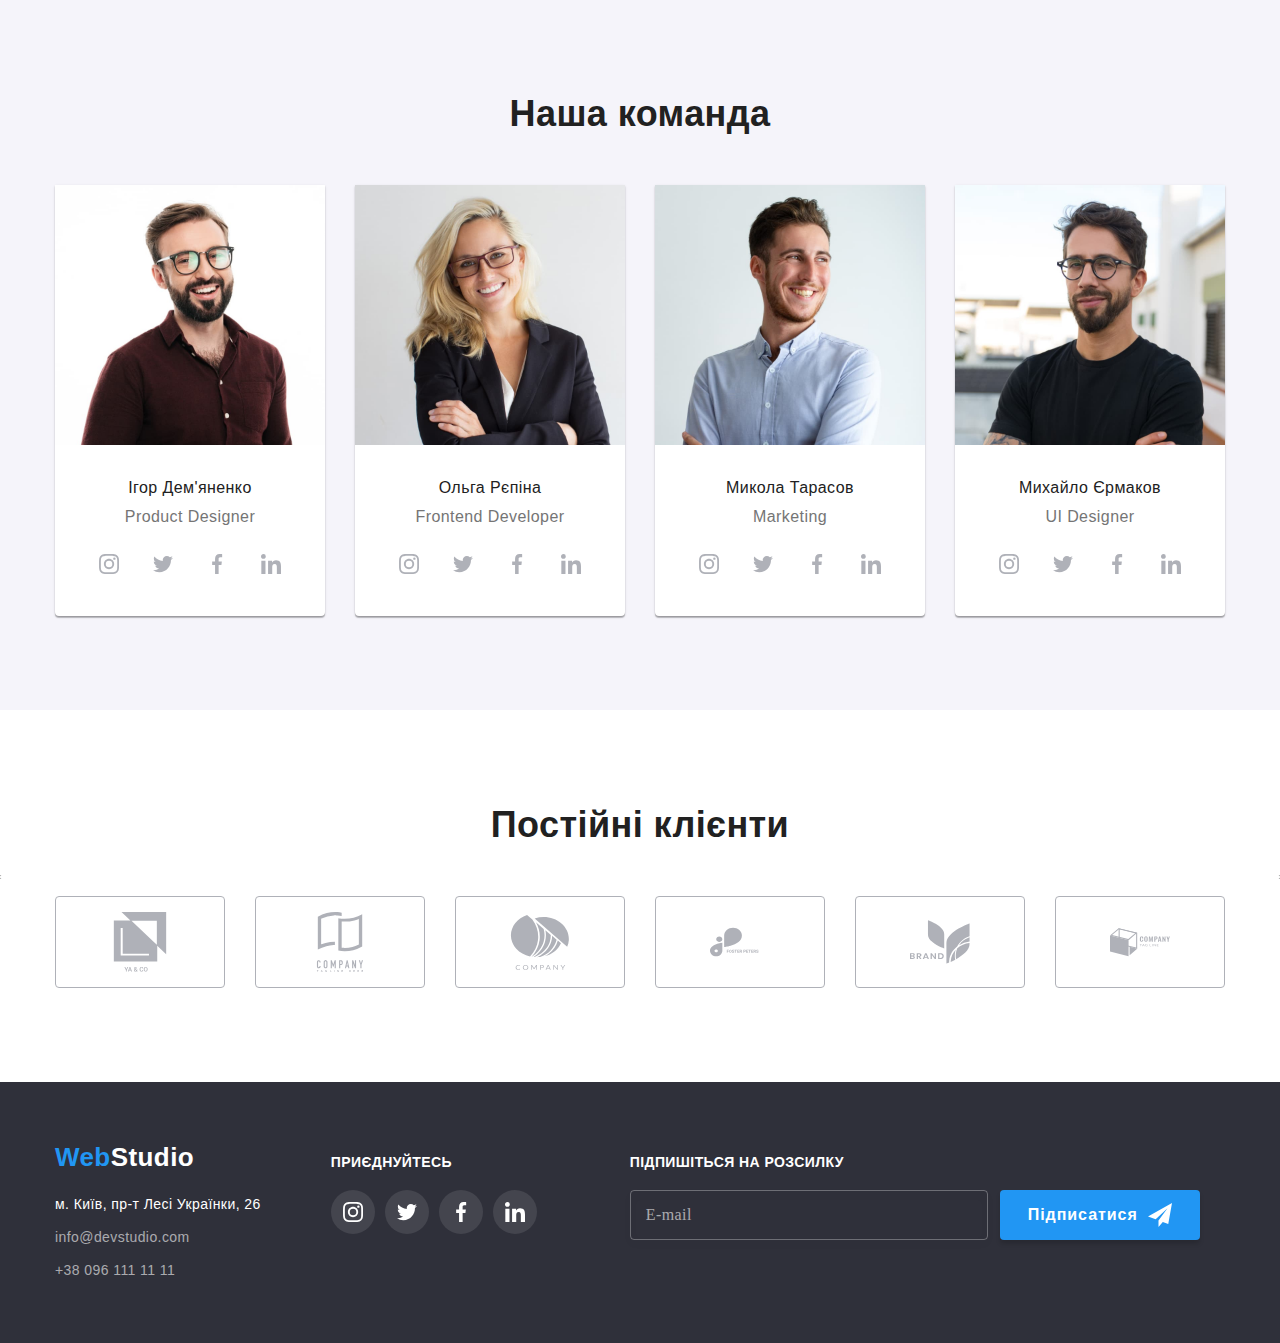
==== commit 26f239f1: "finish" ====
--- a/index.html
+++ b/index.html
@@ -17,8 +17,8 @@
   </head>
 
   <body>
-    <header class="section__header">
-      <div class="container container__header">
+    <header class="header__section">
+      <div class="container header__container">
         <nav>
           <a class="link logo logo--margins-header" href="./index.html"
             ><span class="logo--blue">Web</span
--- a/css/main.min.css
+++ b/css/main.min.css
@@ -1 +1 @@
-.our-team__list,.peculiarities__list{-webkit-box-align:start;-ms-flex-align:start;align-items:flex-start;gap:30px}body{font-family:"Roboto",sans-serif;font-size:14px;letter-spacing:.03em;color:#757575;background-color:#fff}h1,h2,h3,h4,h5,h6,p,ul{margin:0;padding:0}ul{list-style:none}.visially-hidden{position:absolute;white-space:nowrap;width:1px;height:1px;overflow:hidden;border:0;padding:0;clip:rect(0 0 0 0);-webkit-clip-path:inset(50%);clip-path:inset(50%);margin:-1px}.section{padding:94px 0px}.container{width:1200px;margin-top:0;margin-bottom:0;margin-left:auto;margin-right:auto;padding:0 15px}.link{display:block;text-decoration:none;font-weight:500;font-size:inherit;line-height:1.14;letter-spacing:.02em;color:#212121;-webkit-transition:color 250ms cubic-bezier(0.4, 0, 0.2, 1);transition:color 250ms cubic-bezier(0.4, 0, 0.2, 1)}.logo{margin-right:93px;font-family:"Raleway",sans-serif;font-style:normal;font-weight:700;font-size:26px;line-height:1.19;letter-spacing:inherit}.logo--blue{color:#2196f3}.logo--black{color:#212121}.logo--white{color:#fff}.list{display:-webkit-box;display:-ms-flexbox;display:flex;-webkit-box-pack:justify;-ms-flex-pack:justify;justify-content:space-between;-webkit-box-align:center;-ms-flex-align:center;align-items:center}.list__item:not(:last-child){margin-right:50px}.social-list{display:-webkit-inline-box;display:-ms-inline-flexbox;display:inline-flex;-webkit-box-pack:justify;-ms-flex-pack:justify;justify-content:space-between;width:206px;height:44px}.social-list__link{display:-webkit-box;display:-ms-flexbox;display:flex;-webkit-box-pack:center;-ms-flex-pack:center;justify-content:center;-webkit-box-align:center;-ms-flex-align:center;align-items:center;width:44px;height:44px;color:#afb1b8;background-color:rgba(255,255,255,.1);border-radius:50%;-webkit-transition:color 250ms cubic-bezier(0.4, 0, 0.2, 1),background-color 250ms cubic-bezier(0.4, 0, 0.2, 1);transition:color 250ms cubic-bezier(0.4, 0, 0.2, 1),background-color 250ms cubic-bezier(0.4, 0, 0.2, 1)}.social-list__link:hover,.social-list__link:focus{background-color:#2196f3;color:#fff}.social-list__link:not(:last-child()){margin-right:10px}.social-list__svg{fill:currentColor}.title{margin-bottom:50px;font-size:36px;line-height:1.17;text-align:center;color:#212121}.hero-btn{display:block;width:216px;height:50px;border-radius:4px;margin-left:auto;margin-right:auto;font-family:inherit;font-weight:700;font-size:16px;line-height:1.88;text-align:center;letter-spacing:.06em;color:#fff;background-color:#2196f3;border:rgba(0,0,0,0);-webkit-box-shadow:0px 4px 4px rgba(0,0,0,.15);box-shadow:0px 4px 4px rgba(0,0,0,.15);-webkit-transition:background-color 250ms cubic-bezier(0.4, 0, 0.2, 1),-webkit-box-shadow 250ms cubic-bezier(0.4, 0, 0.2, 1);transition:background-color 250ms cubic-bezier(0.4, 0, 0.2, 1),-webkit-box-shadow 250ms cubic-bezier(0.4, 0, 0.2, 1);transition:background-color 250ms cubic-bezier(0.4, 0, 0.2, 1),box-shadow 250ms cubic-bezier(0.4, 0, 0.2, 1);transition:background-color 250ms cubic-bezier(0.4, 0, 0.2, 1),box-shadow 250ms cubic-bezier(0.4, 0, 0.2, 1),-webkit-box-shadow 250ms cubic-bezier(0.4, 0, 0.2, 1)}.hero-btn:active,.hero-btn:hover,.hero-btn:focus{background-color:#188ce8;-webkit-box-shadow:0px 4px 4px rgba(0,0,0,.15);box-shadow:0px 4px 4px rgba(0,0,0,.15);border-radius:4px;cursor:pointer}.form-btn{display:-webkit-box;display:-ms-flexbox;display:flex;-webkit-box-pack:center;-ms-flex-pack:center;justify-content:center;-webkit-box-align:center;-ms-flex-align:center;align-items:center;width:200px}.portfolio-btns{-webkit-box-pack:center;-ms-flex-pack:center;justify-content:center;margin-bottom:50px}.portfolio-btns__item:not(:last-child){margin-right:8px}.filter-btn{padding:6px 22px;font-family:inherit;font-weight:500;font-size:16px;line-height:1.62;text-align:center;letter-spacing:inherit;color:#212121;background-color:#f5f4fa;border-radius:4px;border:rgba(0,0,0,0);-webkit-transition:color 250ms cubic-bezier(0.4, 0, 0.2, 1),background-color 250ms cubic-bezier(0.4, 0, 0.2, 1);transition:color 250ms cubic-bezier(0.4, 0, 0.2, 1),background-color 250ms cubic-bezier(0.4, 0, 0.2, 1)}.filter-btn--common{padding-left:25px;padding-right:25px}.filter-btn:focus,.filter-btn:hover,.filter-btn:active{cursor:pointer;color:#fff;background-color:#2196f3;-webkit-box-shadow:0px 3px 1px rgba(0,0,0,.1),0px 1px 2px rgba(0,0,0,.08),0px 2px 2px rgba(0,0,0,.12);box-shadow:0px 3px 1px rgba(0,0,0,.1),0px 1px 2px rgba(0,0,0,.08),0px 2px 2px rgba(0,0,0,.12)}.close-btn{position:absolute;top:8px;right:8px;display:-webkit-box;display:-ms-flexbox;display:flex;-webkit-box-align:center;-ms-flex-align:center;align-items:center;width:30px;height:30px;background-color:rgba(0,0,0,0);border:none;cursor:pointer;outline:rgba(0,0,0,0);-webkit-transition:stroke 250ms cubic-bezier(0.4, 0, 0.2, 1);transition:stroke 250ms cubic-bezier(0.4, 0, 0.2, 1)}.close-btn:hover .close-btn__svg,.close-btn:focus .close-btn__svg{stroke:#2196f3}.close-btn__svg{fill:rgba(0,0,0,0)}.section__header{height:80px;padding:0px 0px;border-bottom:1px solid #ececec}.container__header{display:-webkit-box;display:-ms-flexbox;display:flex}nav{display:-webkit-box;display:-ms-flexbox;display:flex;-webkit-box-align:center;-ms-flex-align:center;align-items:center}.link__nav-contacts{display:-webkit-box;display:-ms-flexbox;display:flex;-webkit-box-align:center;-ms-flex-align:center;align-items:center;color:inherit}.link__icon-email,.link__icon-phone{margin-right:10px;fill:currentColor;stroke:currentColor}.link:hover,.link:focus,.link--current{color:#2196f3}.link--current{position:relative}.link--current::after{content:"";position:absolute;top:275%;left:0;width:100%;height:4px;border-radius:2px;background:currentColor}.logo--margins-header{margin-top:24px;margin-bottom:25px}.contacts__list{margin-left:auto}.address-list__link{margin-bottom:9px;font-weight:inherit;line-height:1.71;letter-spacing:inherit;color:#fff}.address-list__contacts{font-weight:inherit;line-height:1.71;letter-spacing:inherit;color:rgba(255,255,255,.6)}address{font-style:normal}.address-list__item:not(:last-child){margin-bottom:9px}.footer__section{padding-top:60px;padding-bottom:60px;background-color:#2f303a}.footer__container{display:-webkit-box;display:-ms-flexbox;display:flex}.footer-contacts{margin-right:70px}.logo--margins-footer{margin:0px 0px 20px}.footer-social-container{margin-right:93px}.footer-social-container__text,.form-mailing__text{margin-top:12px;margin-bottom:20px;font-weight:700;line-height:1.1428571429;text-transform:uppercase;color:#fff}footer .social-list__svg{fill:#fff}.form-mailing__thumb{display:-webkit-box;display:-ms-flexbox;display:flex;-webkit-box-align:center;-ms-flex-align:center;align-items:center}.form-mailing__field{display:inline-block;position:relative;margin-right:12px}.form-mailing__input{width:358px;height:50px;padding-left:16px;color:#fff;background-color:inherit;border:1px solid rgba(255,255,255,.3);outline:rgba(0,0,0,0);-webkit-filter:drop-shadow(0px 4px 4px rgba(0, 0, 0, 0.15));filter:drop-shadow(0px 4px 4px rgba(0, 0, 0, 0.15));border-radius:4px}.form-mailing__label{display:inline-block;position:absolute;top:50%;left:16px;-webkit-transform:translateY(-50%);transform:translateY(-50%);-webkit-transition:-webkit-transform 250ms cubic-bezier(0.4, 0, 0.2, 1);transition:-webkit-transform 250ms cubic-bezier(0.4, 0, 0.2, 1);transition:transform 250ms cubic-bezier(0.4, 0, 0.2, 1);transition:transform 250ms cubic-bezier(0.4, 0, 0.2, 1), -webkit-transform 250ms cubic-bezier(0.4, 0, 0.2, 1);font-family:"Roboto";font-size:16px;line-height:1.25;color:rgba(255,255,255,.6)}.form-mailing__svg{margin-left:10px}.form-mailing__input:focus+.form-mailing__label{-webkit-transform:translate(-70px, -50%);transform:translate(-70px, -50%)}.section__hero{padding-top:200px;padding-bottom:200px;background-image:-webkit-gradient(linear, left top, left bottom, from(rgba(47, 48, 58, 0.4)), to(rgba(47, 48, 58, 0.4))),url(../images/hero-img.jpg);background-image:linear-gradient(to bottom, rgba(47, 48, 58, 0.4), rgba(47, 48, 58, 0.4)),url(../images/hero-img.jpg);background-repeat:no-repeat;background-position:center;background-size:1600px;background-color:#c4c4c4}.hero h1{margin-bottom:30px;font-weight:900;font-size:44px;line-height:1.36;letter-spacing:.06em;text-align:center;text-transform:uppercase;color:#fff}.peculiarities__thumb{display:-webkit-box;display:-ms-flexbox;display:flex;-webkit-box-pack:center;-ms-flex-pack:center;justify-content:center;-webkit-box-align:center;-ms-flex-align:center;align-items:center;width:270px;height:120px;margin-bottom:30px;background-color:#f5f4fa;border-radius:4px}.peculiarities__title{margin-bottom:10px;font-size:inherit;font-weight:700;line-height:1.14;color:#212121}.peculiarities__text{line-height:1.71}.our-mission__section{padding-top:0}.our-mission__thumb{position:relative}.our-mission__text{position:absolute;left:0;bottom:0;width:370px;padding:27px 0px;font-weight:700;line-height:1.1428571429;text-align:center;text-transform:uppercase;color:#fff;background:rgba(47,48,58,.8)}.our-team{background-color:#f5f4fa}.our-team__img{margin-bottom:30px}.our-team__title{margin-bottom:10px;font-weight:500;font-size:16px;line-height:1.19;text-align:center;color:#212121}.our-team__text{margin-bottom:16px;font-size:16px;line-height:1.19;text-align:center}.our-team .social-list{margin:0 32px 30px}.our-team__item{background-color:#fff;-webkit-box-shadow:0px 1px 3px rgba(0,0,0,.12),0px 1px 1px rgba(0,0,0,.14),0px 2px 1px rgba(0,0,0,.2);box-shadow:0px 1px 3px rgba(0,0,0,.12),0px 1px 1px rgba(0,0,0,.14),0px 2px 1px rgba(0,0,0,.2);border-radius:0px 0px 4px 4px}.clients__list{display:-webkit-box;display:-ms-flexbox;display:flex;-webkit-box-pack:justify;-ms-flex-pack:justify;justify-content:space-between;-webkit-box-align:center;-ms-flex-align:center;align-items:center}.clients__link{display:-webkit-box;display:-ms-flexbox;display:flex;-webkit-box-pack:center;-ms-flex-pack:center;justify-content:center;-webkit-box-align:center;-ms-flex-align:center;align-items:center;width:170px;height:92px;color:#afb1b8;-webkit-transition:color 250ms cubic-bezier(0.4, 0, 0.2, 1);transition:color 250ms cubic-bezier(0.4, 0, 0.2, 1);border:1px solid #afb1b8;border-radius:4px}.clients__link:hover,.clients__link:focus{border-color:#2196f3;color:#2196f3}.clients__svg{fill:currentColor}.backdrop{position:fixed;top:0;left:0;width:100vw;height:100vh;opacity:1;translate:opacity 250 ms cubic-bezier(0.4, 0, 0.2, 1);background:rgba(0,0,0,.2)}.backdrop.is-hidden{visibility:hidden;opacity:0;pointer-events:none}.backdrop.is-hidden .modal{opacity:0;-webkit-transform:translate(-50%, -50%) scale(0.9);transform:translate(-50%, -50%) scale(0.9)}.modal{position:absolute;top:50%;left:50%;opacity:1;-webkit-transform:translate(-50%, -50%) scale(1);transform:translate(-50%, -50%) scale(1);-webkit-transition:opacity 250ms cubic-bezier(0.4, 0, 0.2, 1),-webkit-transform 250ms cubic-bezier(0.4, 0, 0.2, 1);transition:opacity 250ms cubic-bezier(0.4, 0, 0.2, 1),-webkit-transform 250ms cubic-bezier(0.4, 0, 0.2, 1);transition:transform 250ms cubic-bezier(0.4, 0, 0.2, 1),opacity 250ms cubic-bezier(0.4, 0, 0.2, 1);transition:transform 250ms cubic-bezier(0.4, 0, 0.2, 1),opacity 250ms cubic-bezier(0.4, 0, 0.2, 1),-webkit-transform 250ms cubic-bezier(0.4, 0, 0.2, 1);min-width:528px;min-height:581px;padding-top:30px;padding-bottom:50px;background:#fff;-webkit-box-shadow:0px 1px 3px rgba(0,0,0,.12),0px 1px 1px rgba(0,0,0,.14),0px 2px 1px rgba(0,0,0,.2);box-shadow:0px 1px 3px rgba(0,0,0,.12),0px 1px 1px rgba(0,0,0,.14),0px 2px 1px rgba(0,0,0,.2);border-radius:4px}.modal__text{margin-bottom:12px;font-weight:700;font-size:20px;line-height:1.15;text-align:center;color:#212121}.inputs-container{width:448px;margin:0 40px}.inputs-field__label{display:block;margin-bottom:4px;font-weight:400;font-size:12px;line-height:1.1666666667;letter-spacing:.01em;color:#757575}.inputs-field{position:relative}.inputs-field__input{display:block;width:448px;height:40px;margin-bottom:10px;padding-left:42px;border:1px solid rgba(33,33,33,.2);border-radius:4px;outline:none;-webkit-transition:border 250ms cubic-bezier(0.4, 0, 0.2, 1),-webkit-box-shadow 250ms cubic-bezier(0.4, 0, 0.2, 1);transition:border 250ms cubic-bezier(0.4, 0, 0.2, 1),-webkit-box-shadow 250ms cubic-bezier(0.4, 0, 0.2, 1);transition:border 250ms cubic-bezier(0.4, 0, 0.2, 1),box-shadow 250ms cubic-bezier(0.4, 0, 0.2, 1);transition:border 250ms cubic-bezier(0.4, 0, 0.2, 1),box-shadow 250ms cubic-bezier(0.4, 0, 0.2, 1),-webkit-box-shadow 250ms cubic-bezier(0.4, 0, 0.2, 1)}.inputs-field__input:focus{border-color:#2196f3;-webkit-box-shadow:0px 4px 4px rgba(0,0,0,.15);box-shadow:0px 4px 4px rgba(0,0,0,.15)}.inputs-field__input:focus+.inputs-field__svg{fill:#2196f3}.inputs-field__svg{display:inline-block;position:absolute;top:28px;left:12px;-webkit-transition:fill 250ms cubic-bezier(0.4, 0, 0.2, 1);transition:fill 250ms cubic-bezier(0.4, 0, 0.2, 1)}.inputs-field__textarea{resize:none;height:120px;padding:12px 16px;margin-bottom:20px;font-size:12px;line-height:1.1666666667;letter-spacing:.01em}.inputs-field__textarea::-webkit-input-placeholder{color:rgba(117,117,117,.5)}.inputs-field__textarea::-moz-placeholder{color:rgba(117,117,117,.5)}.inputs-field__textarea:-ms-input-placeholder{color:rgba(117,117,117,.5)}.inputs-field__textarea::-ms-input-placeholder{color:rgba(117,117,117,.5)}.inputs-field__textarea::placeholder{color:rgba(117,117,117,.5)}.agreement-field{display:-webkit-box;display:-ms-flexbox;display:flex;-webkit-box-align:center;-ms-flex-align:center;align-items:center;position:relative;margin-left:auto;margin-right:auto;width:425px;margin:0 auto 30px}.agreement-field__label{margin-left:24px;line-height:1.7142857143;color:#757575}.agreement-field__accept,.agreement-field__no-accept{display:inline-block;position:absolute;top:50%;left:0;width:16px;height:15px;-webkit-transform:translateY(-50%);transform:translateY(-50%)}.agreement-field__accept{opacity:0;-webkit-transition:opacity 250ms cubic-bezier(0.4, 0, 0.2, 1);transition:opacity 250ms cubic-bezier(0.4, 0, 0.2, 1)}.agreement-field__no-accept{opacity:1;-webkit-transition:opacity 250ms cubic-bezier(0.4, 0, 0.2, 1);transition:opacity 250ms cubic-bezier(0.4, 0, 0.2, 1)}.agreement-field__input:checked~.agreement-field__accept{opacity:1}.agreement-field__input:checked~.agreement-field__no-accept{opacity:0}.agreement-field__link{color:#2196f3}.portfolio__title{margin-left:24px;margin-right:24px;margin-bottom:4px;font-size:18px;line-height:2;letter-spacing:.06em;color:#212121}.portfolio__text{margin-left:24px;margin-right:24px;font-size:16px;line-height:1.88;color:#757575}.portfolio{-ms-flex-wrap:wrap;flex-wrap:wrap}.portfolio__item{margin-bottom:30px}.portfolio__item:nth-child(n+7){margin-bottom:0px}.portfolio__link:hover,.portfolio__link:focus{-webkit-animation:portfolio__link-hover 250ms cubic-bezier(0.4, 0, 0.2, 1) forwards;animation:portfolio__link-hover 250ms cubic-bezier(0.4, 0, 0.2, 1) forwards}.portfolio__link:focus .portfolio-overlay,.portfolio__link:hover .portfolio-overlay{-webkit-transform:translateY(0);transform:translateY(0)}.portfolio__link{display:block;overflow:hidden;padding-bottom:20px;text-decoration:none;border:1px solid #eee}.portfolio__thumb{position:relative;margin-bottom:20px}.portfolio-overlay{position:absolute;top:0;left:0;width:100%;height:100%;-webkit-transform:translateY(150%);transform:translateY(150%);-webkit-transition:-webkit-transform 250ms cubic-bezier(0.4, 0, 0.2, 1);transition:-webkit-transform 250ms cubic-bezier(0.4, 0, 0.2, 1);transition:transform 250ms cubic-bezier(0.4, 0, 0.2, 1);transition:transform 250ms cubic-bezier(0.4, 0, 0.2, 1), -webkit-transform 250ms cubic-bezier(0.4, 0, 0.2, 1);background:rgba(33,150,243,.9)}.portfolio-overlay__text{padding:63px 24px;font-size:18px;line-height:1.56;color:#fff}@-webkit-keyframes portfolio__link-hover{from{-webkit-box-shadow:0px 1px 1px rgba(0,0,0,.12) ж;box-shadow:0px 1px 1px rgba(0,0,0,.12) ж}50%{-webkit-box-shadow:0px 1px 1px rgba(0,0,0,.12),0px 4px 4px rgba(0,0,0,.06);box-shadow:0px 1px 1px rgba(0,0,0,.12),0px 4px 4px rgba(0,0,0,.06)}to{-webkit-box-shadow:0px 1px 1px rgba(0,0,0,.12),0px 4px 4px rgba(0,0,0,.06),1px 4px 6px rgba(0,0,0,.16);box-shadow:0px 1px 1px rgba(0,0,0,.12),0px 4px 4px rgba(0,0,0,.06),1px 4px 6px rgba(0,0,0,.16)}}@keyframes portfolio__link-hover{from{-webkit-box-shadow:0px 1px 1px rgba(0,0,0,.12) ж;box-shadow:0px 1px 1px rgba(0,0,0,.12) ж}50%{-webkit-box-shadow:0px 1px 1px rgba(0,0,0,.12),0px 4px 4px rgba(0,0,0,.06);box-shadow:0px 1px 1px rgba(0,0,0,.12),0px 4px 4px rgba(0,0,0,.06)}to{-webkit-box-shadow:0px 1px 1px rgba(0,0,0,.12),0px 4px 4px rgba(0,0,0,.06),1px 4px 6px rgba(0,0,0,.16);box-shadow:0px 1px 1px rgba(0,0,0,.12),0px 4px 4px rgba(0,0,0,.06),1px 4px 6px rgba(0,0,0,.16)}}/*# sourceMappingURL=main.min.css.map */+.our-team__list,.peculiarities__list{-webkit-box-align:start;-ms-flex-align:start;align-items:flex-start;gap:30px}body{font-family:"Roboto",sans-serif;font-size:14px;letter-spacing:.03em;color:#757575;background-color:#fff}h1,h2,h3,h4,h5,h6,p,ul{margin:0;padding:0}ul{list-style:none}.visially-hidden{position:absolute;white-space:nowrap;width:1px;height:1px;overflow:hidden;border:0;padding:0;clip:rect(0 0 0 0);-webkit-clip-path:inset(50%);clip-path:inset(50%);margin:-1px}.section{padding:94px 0px}.container{width:1200px;margin-top:0;margin-bottom:0;margin-left:auto;margin-right:auto;padding:0 15px}.title{margin-bottom:50px;font-size:36px;line-height:1.17;text-align:center;color:#212121}.list{display:-webkit-box;display:-ms-flexbox;display:flex;-webkit-box-pack:justify;-ms-flex-pack:justify;justify-content:space-between;-webkit-box-align:center;-ms-flex-align:center;align-items:center}.list__item:not(:last-child){margin-right:50px}.social-list{display:-webkit-inline-box;display:-ms-inline-flexbox;display:inline-flex;-webkit-box-pack:justify;-ms-flex-pack:justify;justify-content:space-between;width:206px;height:44px}.social-list__link{display:-webkit-box;display:-ms-flexbox;display:flex;-webkit-box-pack:center;-ms-flex-pack:center;justify-content:center;-webkit-box-align:center;-ms-flex-align:center;align-items:center;width:44px;height:44px;color:#afb1b8;background-color:rgba(255,255,255,.1);border-radius:50%;-webkit-transition:color 250ms cubic-bezier(0.4, 0, 0.2, 1),background-color 250ms cubic-bezier(0.4, 0, 0.2, 1);transition:color 250ms cubic-bezier(0.4, 0, 0.2, 1),background-color 250ms cubic-bezier(0.4, 0, 0.2, 1)}.social-list__link:hover,.social-list__link:focus{background-color:#2196f3;color:#fff}.social-list__link:not(:last-child()){margin-right:10px}.social-list__svg{fill:currentColor}.link{display:block;text-decoration:none;font-weight:500;font-size:inherit;line-height:1.14;letter-spacing:.02em;color:#212121;-webkit-transition:color 250ms cubic-bezier(0.4, 0, 0.2, 1);transition:color 250ms cubic-bezier(0.4, 0, 0.2, 1)}.link:hover,.link:focus,.link--current{color:#2196f3}.link--current{position:relative}.link::after{content:"";position:absolute;top:275%;left:0;width:100%;height:4px;border-radius:2px;background:currentColor}.logo{margin-right:93px;font-family:"Raleway",sans-serif;font-style:normal;font-weight:700;font-size:26px;line-height:1.19;letter-spacing:inherit}.logo--blue{color:#2196f3}.logo--black{color:#212121}.logo--white{color:#fff}.logo--margins-header{margin-top:24px;margin-bottom:25px}.logo--margins-footer{margin:0px 0px 20px}.hero-btn{display:block;width:216px;height:50px;border-radius:4px;margin-left:auto;margin-right:auto;font-family:inherit;font-weight:700;font-size:16px;line-height:1.88;text-align:center;letter-spacing:.06em;color:#fff;background-color:#2196f3;border:rgba(0,0,0,0);-webkit-box-shadow:0px 4px 4px rgba(0,0,0,.15);box-shadow:0px 4px 4px rgba(0,0,0,.15);-webkit-transition:background-color 250ms cubic-bezier(0.4, 0, 0.2, 1),-webkit-box-shadow 250ms cubic-bezier(0.4, 0, 0.2, 1);transition:background-color 250ms cubic-bezier(0.4, 0, 0.2, 1),-webkit-box-shadow 250ms cubic-bezier(0.4, 0, 0.2, 1);transition:background-color 250ms cubic-bezier(0.4, 0, 0.2, 1),box-shadow 250ms cubic-bezier(0.4, 0, 0.2, 1);transition:background-color 250ms cubic-bezier(0.4, 0, 0.2, 1),box-shadow 250ms cubic-bezier(0.4, 0, 0.2, 1),-webkit-box-shadow 250ms cubic-bezier(0.4, 0, 0.2, 1)}.hero-btn:active,.hero-btn:hover,.hero-btn:focus{background-color:#188ce8;-webkit-box-shadow:0px 4px 4px rgba(0,0,0,.15);box-shadow:0px 4px 4px rgba(0,0,0,.15);border-radius:4px;cursor:pointer}.form-btn{display:-webkit-box;display:-ms-flexbox;display:flex;-webkit-box-pack:center;-ms-flex-pack:center;justify-content:center;-webkit-box-align:center;-ms-flex-align:center;align-items:center;width:200px}.portfolio-btns{-webkit-box-pack:center;-ms-flex-pack:center;justify-content:center;margin-bottom:50px}.portfolio-btns__item:not(:last-child){margin-right:8px}.filter-btn{padding:6px 22px;font-family:inherit;font-weight:500;font-size:16px;line-height:1.62;text-align:center;letter-spacing:inherit;color:#212121;background-color:#f5f4fa;border-radius:4px;border:rgba(0,0,0,0);-webkit-transition:color 250ms cubic-bezier(0.4, 0, 0.2, 1),background-color 250ms cubic-bezier(0.4, 0, 0.2, 1);transition:color 250ms cubic-bezier(0.4, 0, 0.2, 1),background-color 250ms cubic-bezier(0.4, 0, 0.2, 1)}.filter-btn--common{padding-left:25px;padding-right:25px}.filter-btn:focus,.filter-btn:hover,.filter-btn:active{cursor:pointer;color:#fff;background-color:#2196f3;-webkit-box-shadow:0px 3px 1px rgba(0,0,0,.1),0px 1px 2px rgba(0,0,0,.08),0px 2px 2px rgba(0,0,0,.12);box-shadow:0px 3px 1px rgba(0,0,0,.1),0px 1px 2px rgba(0,0,0,.08),0px 2px 2px rgba(0,0,0,.12)}.close-btn{position:absolute;top:8px;right:8px;display:-webkit-box;display:-ms-flexbox;display:flex;-webkit-box-align:center;-ms-flex-align:center;align-items:center;width:30px;height:30px;background-color:rgba(0,0,0,0);border:none;cursor:pointer;outline:rgba(0,0,0,0);-webkit-transition:stroke 250ms cubic-bezier(0.4, 0, 0.2, 1);transition:stroke 250ms cubic-bezier(0.4, 0, 0.2, 1)}.close-btn__svg{fill:rgba(0,0,0,0)}.close-btn:hover .close-btn__svg,.close-btn:focus .close-btn__svg{stroke:#2196f3}.header__section{height:80px;padding:0px 0px;border-bottom:1px solid #ececec}.header__container{display:-webkit-box;display:-ms-flexbox;display:flex}nav{display:-webkit-box;display:-ms-flexbox;display:flex;-webkit-box-align:center;-ms-flex-align:center;align-items:center}.link__nav-contacts{display:-webkit-box;display:-ms-flexbox;display:flex;-webkit-box-align:center;-ms-flex-align:center;align-items:center;color:inherit}.link__icon-email,.link__icon-phone{margin-right:10px;fill:currentColor;stroke:currentColor}.contacts__list{margin-left:auto}.address-list__link{margin-bottom:9px;font-weight:inherit;line-height:1.71;letter-spacing:inherit;color:#fff}.address-list__contacts{font-weight:inherit;line-height:1.71;letter-spacing:inherit;color:rgba(255,255,255,.6)}address{font-style:normal}.address-list__item:not(:last-child){margin-bottom:9px}.footer__section{padding-top:60px;padding-bottom:60px;background-color:#2f303a}.footer__container{display:-webkit-box;display:-ms-flexbox;display:flex}.footer-contacts{margin-right:70px}.footer-social-container{margin-right:93px}.footer-social-container__text,.form-mailing__text{margin-top:12px;margin-bottom:20px;font-weight:700;line-height:1.1428571429;text-transform:uppercase;color:#fff}footer .social-list__svg{fill:#fff}.form-mailing__thumb{display:-webkit-box;display:-ms-flexbox;display:flex;-webkit-box-align:center;-ms-flex-align:center;align-items:center}.form-mailing__field{display:inline-block;position:relative;margin-right:12px}.form-mailing__input{width:358px;height:50px;padding-left:16px;color:#fff;background-color:inherit;border:1px solid rgba(255,255,255,.3);outline:rgba(0,0,0,0);-webkit-filter:drop-shadow(0px 4px 4px rgba(0, 0, 0, 0.15));filter:drop-shadow(0px 4px 4px rgba(0, 0, 0, 0.15));border-radius:4px}.form-mailing__label{display:inline-block;position:absolute;top:50%;left:16px;-webkit-transform:translateY(-50%);transform:translateY(-50%);-webkit-transition:-webkit-transform 250ms cubic-bezier(0.4, 0, 0.2, 1);transition:-webkit-transform 250ms cubic-bezier(0.4, 0, 0.2, 1);transition:transform 250ms cubic-bezier(0.4, 0, 0.2, 1);transition:transform 250ms cubic-bezier(0.4, 0, 0.2, 1), -webkit-transform 250ms cubic-bezier(0.4, 0, 0.2, 1);font-family:"Roboto";font-size:16px;line-height:1.25;color:rgba(255,255,255,.6)}.form-mailing__input:focus+.form-mailing__label{-webkit-transform:translate(-70px, -50%);transform:translate(-70px, -50%)}.form-mailing__svg{margin-left:10px}.section__hero{padding-top:200px;padding-bottom:200px;background-image:-webkit-gradient(linear, left top, left bottom, from(rgba(47, 48, 58, 0.4)), to(rgba(47, 48, 58, 0.4))),url(../images/hero-img.jpg);background-image:linear-gradient(to bottom, rgba(47, 48, 58, 0.4), rgba(47, 48, 58, 0.4)),url(../images/hero-img.jpg);background-repeat:no-repeat;background-position:center;background-size:1600px;background-color:#c4c4c4}.hero h1{margin-bottom:30px;font-weight:900;font-size:44px;line-height:1.36;letter-spacing:.06em;text-align:center;text-transform:uppercase;color:#fff}.peculiarities__thumb{display:-webkit-box;display:-ms-flexbox;display:flex;-webkit-box-pack:center;-ms-flex-pack:center;justify-content:center;-webkit-box-align:center;-ms-flex-align:center;align-items:center;width:270px;height:120px;margin-bottom:30px;background-color:#f5f4fa;border-radius:4px}.peculiarities__title{margin-bottom:10px;font-size:inherit;font-weight:700;line-height:1.14;color:#212121}.peculiarities__text{line-height:1.71}.our-mission__section{padding-top:0}.our-mission__thumb{position:relative}.our-mission__text{position:absolute;left:0;bottom:0;width:370px;padding:27px 0px;font-weight:700;line-height:1.1428571429;text-align:center;text-transform:uppercase;color:#fff;background:rgba(47,48,58,.8)}.our-team{background-color:#f5f4fa}.our-team__img{margin-bottom:30px}.our-team__title{margin-bottom:10px;font-weight:500;font-size:16px;line-height:1.19;text-align:center;color:#212121}.our-team__text{margin-bottom:16px;font-size:16px;line-height:1.19;text-align:center}.our-team .social-list{margin:0 32px 30px}.our-team__item{background-color:#fff;-webkit-box-shadow:0px 1px 3px rgba(0,0,0,.12),0px 1px 1px rgba(0,0,0,.14),0px 2px 1px rgba(0,0,0,.2);box-shadow:0px 1px 3px rgba(0,0,0,.12),0px 1px 1px rgba(0,0,0,.14),0px 2px 1px rgba(0,0,0,.2);border-radius:0px 0px 4px 4px}.clients__list{display:-webkit-box;display:-ms-flexbox;display:flex;-webkit-box-pack:justify;-ms-flex-pack:justify;justify-content:space-between;-webkit-box-align:center;-ms-flex-align:center;align-items:center}.clients__link{display:-webkit-box;display:-ms-flexbox;display:flex;-webkit-box-pack:center;-ms-flex-pack:center;justify-content:center;-webkit-box-align:center;-ms-flex-align:center;align-items:center;width:170px;height:92px;color:#afb1b8;-webkit-transition:color 250ms cubic-bezier(0.4, 0, 0.2, 1);transition:color 250ms cubic-bezier(0.4, 0, 0.2, 1);border:1px solid #afb1b8;border-radius:4px}.clients__link:hover,.clients__link:focus{border-color:#2196f3;color:#2196f3}.clients__svg{fill:currentColor}.backdrop{position:fixed;top:0;left:0;width:100vw;height:100vh;opacity:1;translate:opacity 250 ms cubic-bezier(0.4, 0, 0.2, 1);background:rgba(0,0,0,.2)}.backdrop.is-hidden{visibility:hidden;opacity:0;pointer-events:none}.modal{position:absolute;top:50%;left:50%;opacity:1;-webkit-transform:translate(-50%, -50%) scale(1);transform:translate(-50%, -50%) scale(1);-webkit-transition:opacity 250ms cubic-bezier(0.4, 0, 0.2, 1),-webkit-transform 250ms cubic-bezier(0.4, 0, 0.2, 1);transition:opacity 250ms cubic-bezier(0.4, 0, 0.2, 1),-webkit-transform 250ms cubic-bezier(0.4, 0, 0.2, 1);transition:transform 250ms cubic-bezier(0.4, 0, 0.2, 1),opacity 250ms cubic-bezier(0.4, 0, 0.2, 1);transition:transform 250ms cubic-bezier(0.4, 0, 0.2, 1),opacity 250ms cubic-bezier(0.4, 0, 0.2, 1),-webkit-transform 250ms cubic-bezier(0.4, 0, 0.2, 1);min-width:528px;min-height:581px;padding-top:30px;padding-bottom:50px;background:#fff;-webkit-box-shadow:0px 1px 3px rgba(0,0,0,.12),0px 1px 1px rgba(0,0,0,.14),0px 2px 1px rgba(0,0,0,.2);box-shadow:0px 1px 3px rgba(0,0,0,.12),0px 1px 1px rgba(0,0,0,.14),0px 2px 1px rgba(0,0,0,.2);border-radius:4px}.backdrop.is-hidden .modal{opacity:0;-webkit-transform:translate(-50%, -50%) scale(0.9);transform:translate(-50%, -50%) scale(0.9)}.modal__text{margin-bottom:12px;font-weight:700;font-size:20px;line-height:1.15;text-align:center;color:#212121}.inputs-container{width:448px;margin:0 40px}.inputs-field__label{display:block;margin-bottom:4px;font-weight:400;font-size:12px;line-height:1.1666666667;letter-spacing:.01em;color:#757575}.inputs-field{position:relative}.inputs-field__input{display:block;width:448px;height:40px;margin-bottom:10px;padding-left:42px;border:1px solid rgba(33,33,33,.2);border-radius:4px;outline:none;-webkit-transition:border 250ms cubic-bezier(0.4, 0, 0.2, 1),-webkit-box-shadow 250ms cubic-bezier(0.4, 0, 0.2, 1);transition:border 250ms cubic-bezier(0.4, 0, 0.2, 1),-webkit-box-shadow 250ms cubic-bezier(0.4, 0, 0.2, 1);transition:border 250ms cubic-bezier(0.4, 0, 0.2, 1),box-shadow 250ms cubic-bezier(0.4, 0, 0.2, 1);transition:border 250ms cubic-bezier(0.4, 0, 0.2, 1),box-shadow 250ms cubic-bezier(0.4, 0, 0.2, 1),-webkit-box-shadow 250ms cubic-bezier(0.4, 0, 0.2, 1)}.inputs-field__input:focus{border-color:#2196f3;-webkit-box-shadow:0px 4px 4px rgba(0,0,0,.15);box-shadow:0px 4px 4px rgba(0,0,0,.15)}.inputs-field__svg{display:inline-block;position:absolute;top:28px;left:12px;-webkit-transition:fill 250ms cubic-bezier(0.4, 0, 0.2, 1);transition:fill 250ms cubic-bezier(0.4, 0, 0.2, 1)}.inputs-field__input:focus+.inputs-field__svg{fill:#2196f3}.inputs-field__textarea{resize:none;height:120px;padding:12px 16px;margin-bottom:20px;font-size:12px;line-height:1.1666666667;letter-spacing:.01em}.inputs-field__textarea::-webkit-input-placeholder{color:rgba(117,117,117,.5)}.inputs-field__textarea::-moz-placeholder{color:rgba(117,117,117,.5)}.inputs-field__textarea:-ms-input-placeholder{color:rgba(117,117,117,.5)}.inputs-field__textarea::-ms-input-placeholder{color:rgba(117,117,117,.5)}.inputs-field__textarea::placeholder{color:rgba(117,117,117,.5)}.agreement-field{display:-webkit-box;display:-ms-flexbox;display:flex;-webkit-box-align:center;-ms-flex-align:center;align-items:center;position:relative;margin-left:auto;margin-right:auto;width:425px;margin:0 auto 30px}.agreement-field__label{margin-left:24px;line-height:1.7142857143;color:#757575}.agreement-field__accept,.agreement-field__no-accept{display:inline-block;position:absolute;top:50%;left:0;width:16px;height:15px;-webkit-transform:translateY(-50%);transform:translateY(-50%)}.agreement-field__accept{opacity:0;-webkit-transition:opacity 250ms cubic-bezier(0.4, 0, 0.2, 1);transition:opacity 250ms cubic-bezier(0.4, 0, 0.2, 1)}.agreement-field__input:checked~.agreement-field__accept{opacity:1}.agreement-field__no-accept{opacity:1;-webkit-transition:opacity 250ms cubic-bezier(0.4, 0, 0.2, 1);transition:opacity 250ms cubic-bezier(0.4, 0, 0.2, 1)}.agreement-field__input:checked~.agreement-field__no-accept{opacity:0}.agreement-field__link{color:#2196f3}.portfolio{-ms-flex-wrap:wrap;flex-wrap:wrap}.portfolio__title{margin-left:24px;margin-right:24px;margin-bottom:4px;font-size:18px;line-height:2;letter-spacing:.06em;color:#212121}.portfolio__text{margin-left:24px;margin-right:24px;font-size:16px;line-height:1.88;color:#757575}.portfolio__item{margin-bottom:30px}.portfolio__item:nth-child(n+7){margin-bottom:0px}.portfolio__link{display:block;overflow:hidden;padding-bottom:20px;text-decoration:none;border:1px solid #eee}.portfolio__link:hover,.portfolio__link:focus{-webkit-animation:portfolio__link-hover 250ms cubic-bezier(0.4, 0, 0.2, 1) forwards;animation:portfolio__link-hover 250ms cubic-bezier(0.4, 0, 0.2, 1) forwards}.portfolio__thumb{position:relative;margin-bottom:20px}.portfolio-overlay{position:absolute;top:0;left:0;width:100%;height:100%;-webkit-transform:translateY(150%);transform:translateY(150%);-webkit-transition:-webkit-transform 250ms cubic-bezier(0.4, 0, 0.2, 1);transition:-webkit-transform 250ms cubic-bezier(0.4, 0, 0.2, 1);transition:transform 250ms cubic-bezier(0.4, 0, 0.2, 1);transition:transform 250ms cubic-bezier(0.4, 0, 0.2, 1), -webkit-transform 250ms cubic-bezier(0.4, 0, 0.2, 1);background:rgba(33,150,243,.9)}.portfolio__link:focus .portfolio-overlay,.portfolio__link:hover .portfolio-overlay{-webkit-transform:translateY(0);transform:translateY(0)}.portfolio-overlay__text{padding:63px 24px;font-size:18px;line-height:1.56;color:#fff}@-webkit-keyframes portfolio__link-hover{from{-webkit-box-shadow:0px 1px 1px rgba(0,0,0,.12) ж;box-shadow:0px 1px 1px rgba(0,0,0,.12) ж}50%{-webkit-box-shadow:0px 1px 1px rgba(0,0,0,.12),0px 4px 4px rgba(0,0,0,.06);box-shadow:0px 1px 1px rgba(0,0,0,.12),0px 4px 4px rgba(0,0,0,.06)}to{-webkit-box-shadow:0px 1px 1px rgba(0,0,0,.12),0px 4px 4px rgba(0,0,0,.06),1px 4px 6px rgba(0,0,0,.16);box-shadow:0px 1px 1px rgba(0,0,0,.12),0px 4px 4px rgba(0,0,0,.06),1px 4px 6px rgba(0,0,0,.16)}}@keyframes portfolio__link-hover{from{-webkit-box-shadow:0px 1px 1px rgba(0,0,0,.12) ж;box-shadow:0px 1px 1px rgba(0,0,0,.12) ж}50%{-webkit-box-shadow:0px 1px 1px rgba(0,0,0,.12),0px 4px 4px rgba(0,0,0,.06);box-shadow:0px 1px 1px rgba(0,0,0,.12),0px 4px 4px rgba(0,0,0,.06)}to{-webkit-box-shadow:0px 1px 1px rgba(0,0,0,.12),0px 4px 4px rgba(0,0,0,.06),1px 4px 6px rgba(0,0,0,.16);box-shadow:0px 1px 1px rgba(0,0,0,.12),0px 4px 4px rgba(0,0,0,.06),1px 4px 6px rgba(0,0,0,.16)}}/*# sourceMappingURL=main.min.css.map */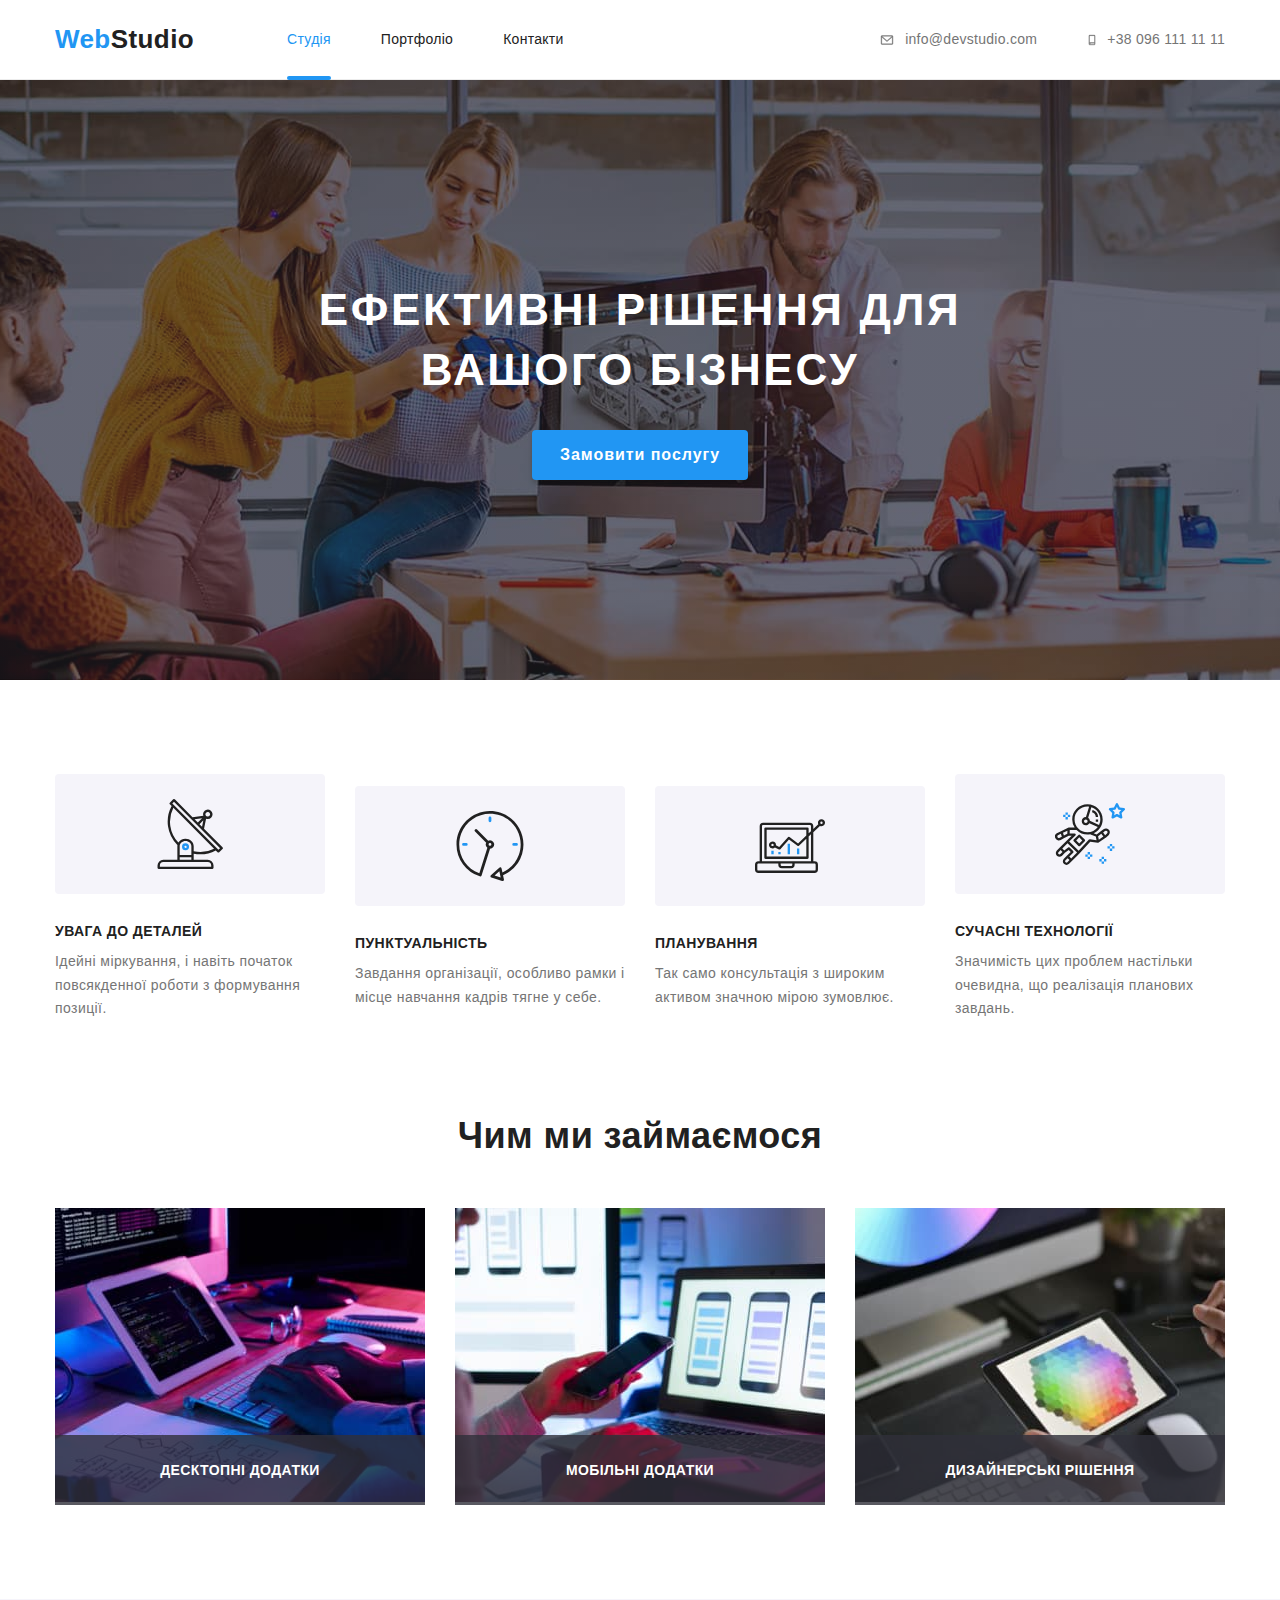
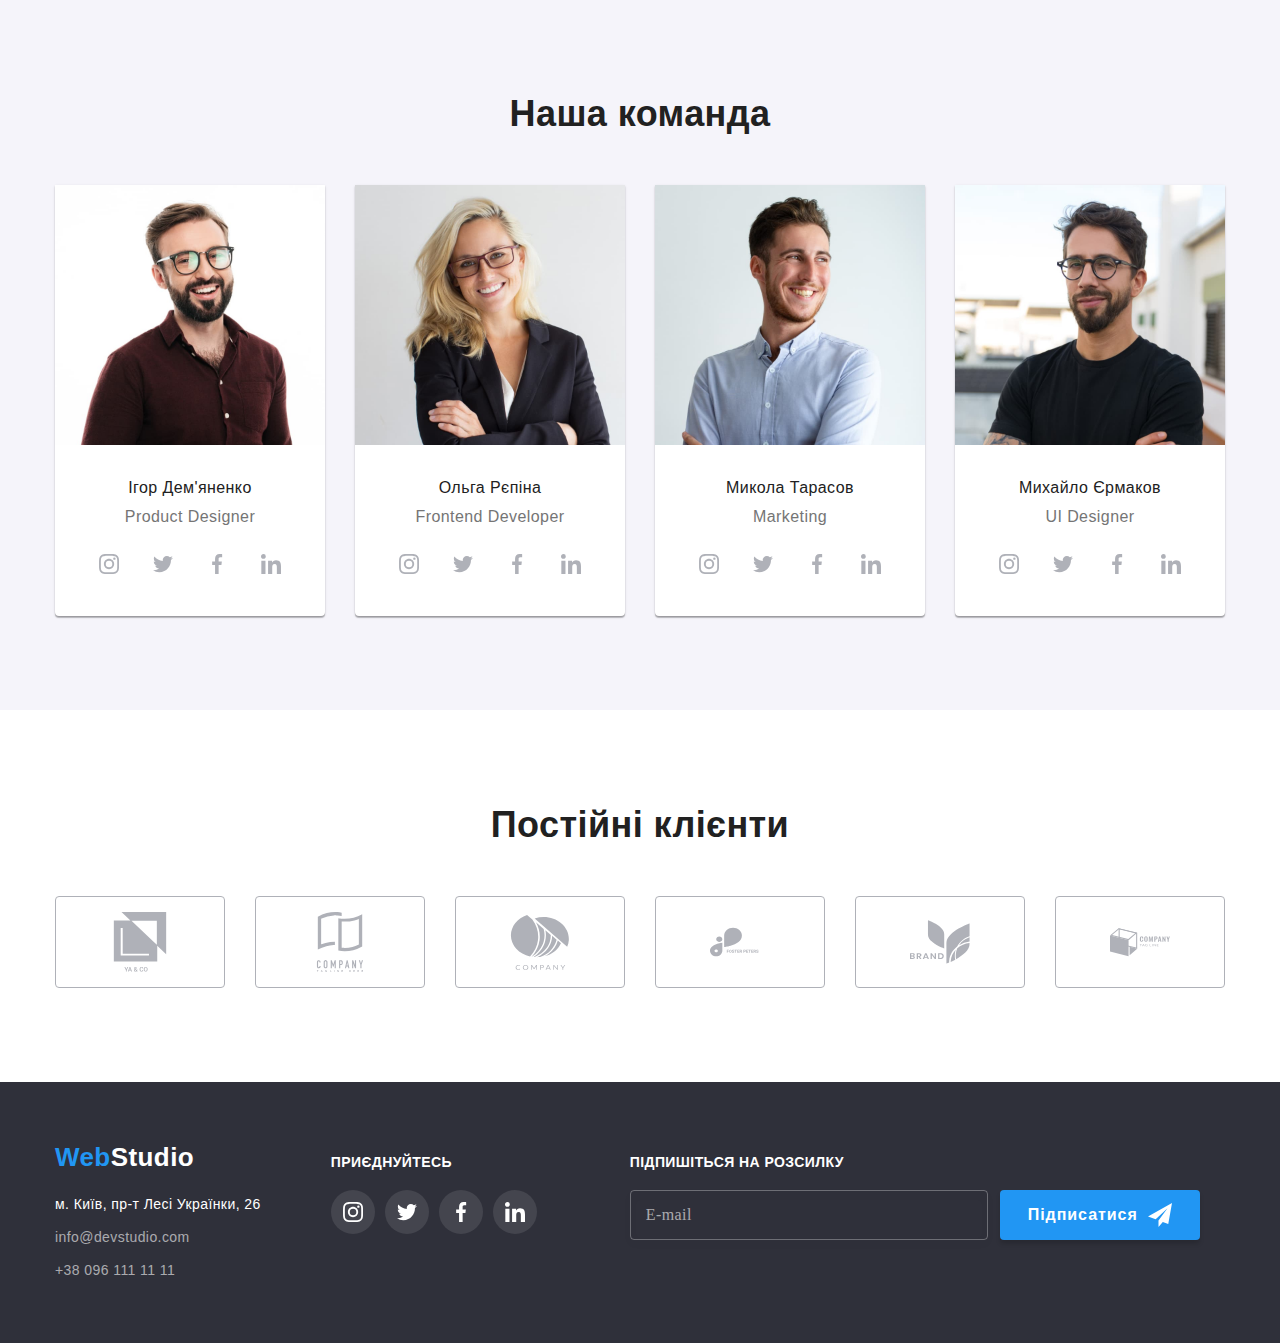
==== commit 736a9bd7: "finish without mistakes" ====
--- a/index.html
+++ b/index.html
@@ -155,7 +155,7 @@
           </ul>
         </div>
       </section>
-      <section class="our-team section">
+      <section class="section section__our-team">
         <div class="container">
           <h2 class="title">Наша команда</h2>
           <ul class="list our-team__list">
@@ -168,7 +168,7 @@
               />
               <h3 class="our-team__title">Ігор Дем'яненко</h3>
               <p class="our-team__text">Product Designer</p>
-              <ul class="social-list">
+              <ul class="social-list our-team__social-list">
                 <li class="social-list__item">
                   <a class="social-list__link" href="">
                     <svg class="social-list__svg" width="20" height="20">
@@ -208,7 +208,7 @@
               />
               <h3 class="our-team__title">Ольга Рєпіна</h3>
               <p class="our-team__text">Frontend Developer</p>
-              <ul class="social-list">
+              <ul class="social-list our-team__social-list">
                 <li class="social-list__item">
                   <a class="social-list__link" href="">
                     <svg class="social-list__svg" width="20" height="20">
@@ -248,7 +248,7 @@
               />
               <h3 class="our-team__title">Микола Тарасов</h3>
               <p class="our-team__text">Marketing</p>
-              <ul class="social-list">
+              <ul class="social-list our-team__social-list">
                 <li class="social-list__item">
                   <a class="social-list__link" href="">
                     <svg class="social-list__svg" width="20" height="20">
@@ -288,7 +288,7 @@
               />
               <h3 class="our-team__title">Михайло Єрмаков</h3>
               <p class="our-team__text">UI Designer</p>
-              <ul class="social-list">
+              <ul class="social-list our-team__social-list">
                 <li class="social-list__item">
                   <a class="social-list__link" href="">
                     <svg class="social-list__svg" width="20" height="20">
--- a/css/main.min.css
+++ b/css/main.min.css
@@ -1 +1 @@
-.our-team__list,.peculiarities__list{-webkit-box-align:start;-ms-flex-align:start;align-items:flex-start;gap:30px}body{font-family:"Roboto",sans-serif;font-size:14px;letter-spacing:.03em;color:#757575;background-color:#fff}h1,h2,h3,h4,h5,h6,p,ul{margin:0;padding:0}ul{list-style:none}.visially-hidden{position:absolute;white-space:nowrap;width:1px;height:1px;overflow:hidden;border:0;padding:0;clip:rect(0 0 0 0);-webkit-clip-path:inset(50%);clip-path:inset(50%);margin:-1px}.section{padding:94px 0px}.container{width:1200px;margin-top:0;margin-bottom:0;margin-left:auto;margin-right:auto;padding:0 15px}.title{margin-bottom:50px;font-size:36px;line-height:1.17;text-align:center;color:#212121}.list{display:-webkit-box;display:-ms-flexbox;display:flex;-webkit-box-pack:justify;-ms-flex-pack:justify;justify-content:space-between;-webkit-box-align:center;-ms-flex-align:center;align-items:center}.list__item:not(:last-child){margin-right:50px}.social-list{display:-webkit-inline-box;display:-ms-inline-flexbox;display:inline-flex;-webkit-box-pack:justify;-ms-flex-pack:justify;justify-content:space-between;width:206px;height:44px}.social-list__link{display:-webkit-box;display:-ms-flexbox;display:flex;-webkit-box-pack:center;-ms-flex-pack:center;justify-content:center;-webkit-box-align:center;-ms-flex-align:center;align-items:center;width:44px;height:44px;color:#afb1b8;background-color:rgba(255,255,255,.1);border-radius:50%;-webkit-transition:color 250ms cubic-bezier(0.4, 0, 0.2, 1),background-color 250ms cubic-bezier(0.4, 0, 0.2, 1);transition:color 250ms cubic-bezier(0.4, 0, 0.2, 1),background-color 250ms cubic-bezier(0.4, 0, 0.2, 1)}.social-list__link:hover,.social-list__link:focus{background-color:#2196f3;color:#fff}.social-list__link:not(:last-child()){margin-right:10px}.social-list__svg{fill:currentColor}.link{display:block;text-decoration:none;font-weight:500;font-size:inherit;line-height:1.14;letter-spacing:.02em;color:#212121;-webkit-transition:color 250ms cubic-bezier(0.4, 0, 0.2, 1);transition:color 250ms cubic-bezier(0.4, 0, 0.2, 1)}.link:hover,.link:focus,.link--current{color:#2196f3}.link--current{position:relative}.link::after{content:"";position:absolute;top:275%;left:0;width:100%;height:4px;border-radius:2px;background:currentColor}.logo{margin-right:93px;font-family:"Raleway",sans-serif;font-style:normal;font-weight:700;font-size:26px;line-height:1.19;letter-spacing:inherit}.logo--blue{color:#2196f3}.logo--black{color:#212121}.logo--white{color:#fff}.logo--margins-header{margin-top:24px;margin-bottom:25px}.logo--margins-footer{margin:0px 0px 20px}.hero-btn{display:block;width:216px;height:50px;border-radius:4px;margin-left:auto;margin-right:auto;font-family:inherit;font-weight:700;font-size:16px;line-height:1.88;text-align:center;letter-spacing:.06em;color:#fff;background-color:#2196f3;border:rgba(0,0,0,0);-webkit-box-shadow:0px 4px 4px rgba(0,0,0,.15);box-shadow:0px 4px 4px rgba(0,0,0,.15);-webkit-transition:background-color 250ms cubic-bezier(0.4, 0, 0.2, 1),-webkit-box-shadow 250ms cubic-bezier(0.4, 0, 0.2, 1);transition:background-color 250ms cubic-bezier(0.4, 0, 0.2, 1),-webkit-box-shadow 250ms cubic-bezier(0.4, 0, 0.2, 1);transition:background-color 250ms cubic-bezier(0.4, 0, 0.2, 1),box-shadow 250ms cubic-bezier(0.4, 0, 0.2, 1);transition:background-color 250ms cubic-bezier(0.4, 0, 0.2, 1),box-shadow 250ms cubic-bezier(0.4, 0, 0.2, 1),-webkit-box-shadow 250ms cubic-bezier(0.4, 0, 0.2, 1)}.hero-btn:active,.hero-btn:hover,.hero-btn:focus{background-color:#188ce8;-webkit-box-shadow:0px 4px 4px rgba(0,0,0,.15);box-shadow:0px 4px 4px rgba(0,0,0,.15);border-radius:4px;cursor:pointer}.form-btn{display:-webkit-box;display:-ms-flexbox;display:flex;-webkit-box-pack:center;-ms-flex-pack:center;justify-content:center;-webkit-box-align:center;-ms-flex-align:center;align-items:center;width:200px}.portfolio-btns{-webkit-box-pack:center;-ms-flex-pack:center;justify-content:center;margin-bottom:50px}.portfolio-btns__item:not(:last-child){margin-right:8px}.filter-btn{padding:6px 22px;font-family:inherit;font-weight:500;font-size:16px;line-height:1.62;text-align:center;letter-spacing:inherit;color:#212121;background-color:#f5f4fa;border-radius:4px;border:rgba(0,0,0,0);-webkit-transition:color 250ms cubic-bezier(0.4, 0, 0.2, 1),background-color 250ms cubic-bezier(0.4, 0, 0.2, 1);transition:color 250ms cubic-bezier(0.4, 0, 0.2, 1),background-color 250ms cubic-bezier(0.4, 0, 0.2, 1)}.filter-btn--common{padding-left:25px;padding-right:25px}.filter-btn:focus,.filter-btn:hover,.filter-btn:active{cursor:pointer;color:#fff;background-color:#2196f3;-webkit-box-shadow:0px 3px 1px rgba(0,0,0,.1),0px 1px 2px rgba(0,0,0,.08),0px 2px 2px rgba(0,0,0,.12);box-shadow:0px 3px 1px rgba(0,0,0,.1),0px 1px 2px rgba(0,0,0,.08),0px 2px 2px rgba(0,0,0,.12)}.close-btn{position:absolute;top:8px;right:8px;display:-webkit-box;display:-ms-flexbox;display:flex;-webkit-box-align:center;-ms-flex-align:center;align-items:center;width:30px;height:30px;background-color:rgba(0,0,0,0);border:none;cursor:pointer;outline:rgba(0,0,0,0);-webkit-transition:stroke 250ms cubic-bezier(0.4, 0, 0.2, 1);transition:stroke 250ms cubic-bezier(0.4, 0, 0.2, 1)}.close-btn__svg{fill:rgba(0,0,0,0)}.close-btn:hover .close-btn__svg,.close-btn:focus .close-btn__svg{stroke:#2196f3}.header__section{height:80px;padding:0px 0px;border-bottom:1px solid #ececec}.header__container{display:-webkit-box;display:-ms-flexbox;display:flex}nav{display:-webkit-box;display:-ms-flexbox;display:flex;-webkit-box-align:center;-ms-flex-align:center;align-items:center}.link__nav-contacts{display:-webkit-box;display:-ms-flexbox;display:flex;-webkit-box-align:center;-ms-flex-align:center;align-items:center;color:inherit}.link__icon-email,.link__icon-phone{margin-right:10px;fill:currentColor;stroke:currentColor}.contacts__list{margin-left:auto}.address-list__link{margin-bottom:9px;font-weight:inherit;line-height:1.71;letter-spacing:inherit;color:#fff}.address-list__contacts{font-weight:inherit;line-height:1.71;letter-spacing:inherit;color:rgba(255,255,255,.6)}address{font-style:normal}.address-list__item:not(:last-child){margin-bottom:9px}.footer__section{padding-top:60px;padding-bottom:60px;background-color:#2f303a}.footer__container{display:-webkit-box;display:-ms-flexbox;display:flex}.footer-contacts{margin-right:70px}.footer-social-container{margin-right:93px}.footer-social-container__text,.form-mailing__text{margin-top:12px;margin-bottom:20px;font-weight:700;line-height:1.1428571429;text-transform:uppercase;color:#fff}footer .social-list__svg{fill:#fff}.form-mailing__thumb{display:-webkit-box;display:-ms-flexbox;display:flex;-webkit-box-align:center;-ms-flex-align:center;align-items:center}.form-mailing__field{display:inline-block;position:relative;margin-right:12px}.form-mailing__input{width:358px;height:50px;padding-left:16px;color:#fff;background-color:inherit;border:1px solid rgba(255,255,255,.3);outline:rgba(0,0,0,0);-webkit-filter:drop-shadow(0px 4px 4px rgba(0, 0, 0, 0.15));filter:drop-shadow(0px 4px 4px rgba(0, 0, 0, 0.15));border-radius:4px}.form-mailing__label{display:inline-block;position:absolute;top:50%;left:16px;-webkit-transform:translateY(-50%);transform:translateY(-50%);-webkit-transition:-webkit-transform 250ms cubic-bezier(0.4, 0, 0.2, 1);transition:-webkit-transform 250ms cubic-bezier(0.4, 0, 0.2, 1);transition:transform 250ms cubic-bezier(0.4, 0, 0.2, 1);transition:transform 250ms cubic-bezier(0.4, 0, 0.2, 1), -webkit-transform 250ms cubic-bezier(0.4, 0, 0.2, 1);font-family:"Roboto";font-size:16px;line-height:1.25;color:rgba(255,255,255,.6)}.form-mailing__input:focus+.form-mailing__label{-webkit-transform:translate(-70px, -50%);transform:translate(-70px, -50%)}.form-mailing__svg{margin-left:10px}.section__hero{padding-top:200px;padding-bottom:200px;background-image:-webkit-gradient(linear, left top, left bottom, from(rgba(47, 48, 58, 0.4)), to(rgba(47, 48, 58, 0.4))),url(../images/hero-img.jpg);background-image:linear-gradient(to bottom, rgba(47, 48, 58, 0.4), rgba(47, 48, 58, 0.4)),url(../images/hero-img.jpg);background-repeat:no-repeat;background-position:center;background-size:1600px;background-color:#c4c4c4}.hero h1{margin-bottom:30px;font-weight:900;font-size:44px;line-height:1.36;letter-spacing:.06em;text-align:center;text-transform:uppercase;color:#fff}.peculiarities__thumb{display:-webkit-box;display:-ms-flexbox;display:flex;-webkit-box-pack:center;-ms-flex-pack:center;justify-content:center;-webkit-box-align:center;-ms-flex-align:center;align-items:center;width:270px;height:120px;margin-bottom:30px;background-color:#f5f4fa;border-radius:4px}.peculiarities__title{margin-bottom:10px;font-size:inherit;font-weight:700;line-height:1.14;color:#212121}.peculiarities__text{line-height:1.71}.our-mission__section{padding-top:0}.our-mission__thumb{position:relative}.our-mission__text{position:absolute;left:0;bottom:0;width:370px;padding:27px 0px;font-weight:700;line-height:1.1428571429;text-align:center;text-transform:uppercase;color:#fff;background:rgba(47,48,58,.8)}.our-team{background-color:#f5f4fa}.our-team__img{margin-bottom:30px}.our-team__title{margin-bottom:10px;font-weight:500;font-size:16px;line-height:1.19;text-align:center;color:#212121}.our-team__text{margin-bottom:16px;font-size:16px;line-height:1.19;text-align:center}.our-team .social-list{margin:0 32px 30px}.our-team__item{background-color:#fff;-webkit-box-shadow:0px 1px 3px rgba(0,0,0,.12),0px 1px 1px rgba(0,0,0,.14),0px 2px 1px rgba(0,0,0,.2);box-shadow:0px 1px 3px rgba(0,0,0,.12),0px 1px 1px rgba(0,0,0,.14),0px 2px 1px rgba(0,0,0,.2);border-radius:0px 0px 4px 4px}.clients__list{display:-webkit-box;display:-ms-flexbox;display:flex;-webkit-box-pack:justify;-ms-flex-pack:justify;justify-content:space-between;-webkit-box-align:center;-ms-flex-align:center;align-items:center}.clients__link{display:-webkit-box;display:-ms-flexbox;display:flex;-webkit-box-pack:center;-ms-flex-pack:center;justify-content:center;-webkit-box-align:center;-ms-flex-align:center;align-items:center;width:170px;height:92px;color:#afb1b8;-webkit-transition:color 250ms cubic-bezier(0.4, 0, 0.2, 1);transition:color 250ms cubic-bezier(0.4, 0, 0.2, 1);border:1px solid #afb1b8;border-radius:4px}.clients__link:hover,.clients__link:focus{border-color:#2196f3;color:#2196f3}.clients__svg{fill:currentColor}.backdrop{position:fixed;top:0;left:0;width:100vw;height:100vh;opacity:1;translate:opacity 250 ms cubic-bezier(0.4, 0, 0.2, 1);background:rgba(0,0,0,.2)}.backdrop.is-hidden{visibility:hidden;opacity:0;pointer-events:none}.modal{position:absolute;top:50%;left:50%;opacity:1;-webkit-transform:translate(-50%, -50%) scale(1);transform:translate(-50%, -50%) scale(1);-webkit-transition:opacity 250ms cubic-bezier(0.4, 0, 0.2, 1),-webkit-transform 250ms cubic-bezier(0.4, 0, 0.2, 1);transition:opacity 250ms cubic-bezier(0.4, 0, 0.2, 1),-webkit-transform 250ms cubic-bezier(0.4, 0, 0.2, 1);transition:transform 250ms cubic-bezier(0.4, 0, 0.2, 1),opacity 250ms cubic-bezier(0.4, 0, 0.2, 1);transition:transform 250ms cubic-bezier(0.4, 0, 0.2, 1),opacity 250ms cubic-bezier(0.4, 0, 0.2, 1),-webkit-transform 250ms cubic-bezier(0.4, 0, 0.2, 1);min-width:528px;min-height:581px;padding-top:30px;padding-bottom:50px;background:#fff;-webkit-box-shadow:0px 1px 3px rgba(0,0,0,.12),0px 1px 1px rgba(0,0,0,.14),0px 2px 1px rgba(0,0,0,.2);box-shadow:0px 1px 3px rgba(0,0,0,.12),0px 1px 1px rgba(0,0,0,.14),0px 2px 1px rgba(0,0,0,.2);border-radius:4px}.backdrop.is-hidden .modal{opacity:0;-webkit-transform:translate(-50%, -50%) scale(0.9);transform:translate(-50%, -50%) scale(0.9)}.modal__text{margin-bottom:12px;font-weight:700;font-size:20px;line-height:1.15;text-align:center;color:#212121}.inputs-container{width:448px;margin:0 40px}.inputs-field__label{display:block;margin-bottom:4px;font-weight:400;font-size:12px;line-height:1.1666666667;letter-spacing:.01em;color:#757575}.inputs-field{position:relative}.inputs-field__input{display:block;width:448px;height:40px;margin-bottom:10px;padding-left:42px;border:1px solid rgba(33,33,33,.2);border-radius:4px;outline:none;-webkit-transition:border 250ms cubic-bezier(0.4, 0, 0.2, 1),-webkit-box-shadow 250ms cubic-bezier(0.4, 0, 0.2, 1);transition:border 250ms cubic-bezier(0.4, 0, 0.2, 1),-webkit-box-shadow 250ms cubic-bezier(0.4, 0, 0.2, 1);transition:border 250ms cubic-bezier(0.4, 0, 0.2, 1),box-shadow 250ms cubic-bezier(0.4, 0, 0.2, 1);transition:border 250ms cubic-bezier(0.4, 0, 0.2, 1),box-shadow 250ms cubic-bezier(0.4, 0, 0.2, 1),-webkit-box-shadow 250ms cubic-bezier(0.4, 0, 0.2, 1)}.inputs-field__input:focus{border-color:#2196f3;-webkit-box-shadow:0px 4px 4px rgba(0,0,0,.15);box-shadow:0px 4px 4px rgba(0,0,0,.15)}.inputs-field__svg{display:inline-block;position:absolute;top:28px;left:12px;-webkit-transition:fill 250ms cubic-bezier(0.4, 0, 0.2, 1);transition:fill 250ms cubic-bezier(0.4, 0, 0.2, 1)}.inputs-field__input:focus+.inputs-field__svg{fill:#2196f3}.inputs-field__textarea{resize:none;height:120px;padding:12px 16px;margin-bottom:20px;font-size:12px;line-height:1.1666666667;letter-spacing:.01em}.inputs-field__textarea::-webkit-input-placeholder{color:rgba(117,117,117,.5)}.inputs-field__textarea::-moz-placeholder{color:rgba(117,117,117,.5)}.inputs-field__textarea:-ms-input-placeholder{color:rgba(117,117,117,.5)}.inputs-field__textarea::-ms-input-placeholder{color:rgba(117,117,117,.5)}.inputs-field__textarea::placeholder{color:rgba(117,117,117,.5)}.agreement-field{display:-webkit-box;display:-ms-flexbox;display:flex;-webkit-box-align:center;-ms-flex-align:center;align-items:center;position:relative;margin-left:auto;margin-right:auto;width:425px;margin:0 auto 30px}.agreement-field__label{margin-left:24px;line-height:1.7142857143;color:#757575}.agreement-field__accept,.agreement-field__no-accept{display:inline-block;position:absolute;top:50%;left:0;width:16px;height:15px;-webkit-transform:translateY(-50%);transform:translateY(-50%)}.agreement-field__accept{opacity:0;-webkit-transition:opacity 250ms cubic-bezier(0.4, 0, 0.2, 1);transition:opacity 250ms cubic-bezier(0.4, 0, 0.2, 1)}.agreement-field__input:checked~.agreement-field__accept{opacity:1}.agreement-field__no-accept{opacity:1;-webkit-transition:opacity 250ms cubic-bezier(0.4, 0, 0.2, 1);transition:opacity 250ms cubic-bezier(0.4, 0, 0.2, 1)}.agreement-field__input:checked~.agreement-field__no-accept{opacity:0}.agreement-field__link{color:#2196f3}.portfolio{-ms-flex-wrap:wrap;flex-wrap:wrap}.portfolio__title{margin-left:24px;margin-right:24px;margin-bottom:4px;font-size:18px;line-height:2;letter-spacing:.06em;color:#212121}.portfolio__text{margin-left:24px;margin-right:24px;font-size:16px;line-height:1.88;color:#757575}.portfolio__item{margin-bottom:30px}.portfolio__item:nth-child(n+7){margin-bottom:0px}.portfolio__link{display:block;overflow:hidden;padding-bottom:20px;text-decoration:none;border:1px solid #eee}.portfolio__link:hover,.portfolio__link:focus{-webkit-animation:portfolio__link-hover 250ms cubic-bezier(0.4, 0, 0.2, 1) forwards;animation:portfolio__link-hover 250ms cubic-bezier(0.4, 0, 0.2, 1) forwards}.portfolio__thumb{position:relative;margin-bottom:20px}.portfolio-overlay{position:absolute;top:0;left:0;width:100%;height:100%;-webkit-transform:translateY(150%);transform:translateY(150%);-webkit-transition:-webkit-transform 250ms cubic-bezier(0.4, 0, 0.2, 1);transition:-webkit-transform 250ms cubic-bezier(0.4, 0, 0.2, 1);transition:transform 250ms cubic-bezier(0.4, 0, 0.2, 1);transition:transform 250ms cubic-bezier(0.4, 0, 0.2, 1), -webkit-transform 250ms cubic-bezier(0.4, 0, 0.2, 1);background:rgba(33,150,243,.9)}.portfolio__link:focus .portfolio-overlay,.portfolio__link:hover .portfolio-overlay{-webkit-transform:translateY(0);transform:translateY(0)}.portfolio-overlay__text{padding:63px 24px;font-size:18px;line-height:1.56;color:#fff}@-webkit-keyframes portfolio__link-hover{from{-webkit-box-shadow:0px 1px 1px rgba(0,0,0,.12) ж;box-shadow:0px 1px 1px rgba(0,0,0,.12) ж}50%{-webkit-box-shadow:0px 1px 1px rgba(0,0,0,.12),0px 4px 4px rgba(0,0,0,.06);box-shadow:0px 1px 1px rgba(0,0,0,.12),0px 4px 4px rgba(0,0,0,.06)}to{-webkit-box-shadow:0px 1px 1px rgba(0,0,0,.12),0px 4px 4px rgba(0,0,0,.06),1px 4px 6px rgba(0,0,0,.16);box-shadow:0px 1px 1px rgba(0,0,0,.12),0px 4px 4px rgba(0,0,0,.06),1px 4px 6px rgba(0,0,0,.16)}}@keyframes portfolio__link-hover{from{-webkit-box-shadow:0px 1px 1px rgba(0,0,0,.12) ж;box-shadow:0px 1px 1px rgba(0,0,0,.12) ж}50%{-webkit-box-shadow:0px 1px 1px rgba(0,0,0,.12),0px 4px 4px rgba(0,0,0,.06);box-shadow:0px 1px 1px rgba(0,0,0,.12),0px 4px 4px rgba(0,0,0,.06)}to{-webkit-box-shadow:0px 1px 1px rgba(0,0,0,.12),0px 4px 4px rgba(0,0,0,.06),1px 4px 6px rgba(0,0,0,.16);box-shadow:0px 1px 1px rgba(0,0,0,.12),0px 4px 4px rgba(0,0,0,.06),1px 4px 6px rgba(0,0,0,.16)}}/*# sourceMappingURL=main.min.css.map */+.our-team__list,.peculiarities__list{-webkit-box-align:start;-ms-flex-align:start;align-items:flex-start;gap:30px}body{font-family:"Roboto",sans-serif;font-size:14px;letter-spacing:.03em;color:#757575;background-color:#fff}h1,h2,h3,h4,h5,h6,p,ul{margin:0;padding:0}ul{list-style:none}.visially-hidden{position:absolute;white-space:nowrap;width:1px;height:1px;overflow:hidden;border:0;padding:0;clip:rect(0 0 0 0);-webkit-clip-path:inset(50%);clip-path:inset(50%);margin:-1px}.section{padding:94px 0px}.container{width:1200px;margin-top:0;margin-bottom:0;margin-left:auto;margin-right:auto;padding:0 15px}.title{margin-bottom:50px;font-size:36px;line-height:1.17;text-align:center;color:#212121}.list{display:-webkit-box;display:-ms-flexbox;display:flex;-webkit-box-pack:justify;-ms-flex-pack:justify;justify-content:space-between;-webkit-box-align:center;-ms-flex-align:center;align-items:center}.list__item:not(:last-child){margin-right:50px}.social-list{display:-webkit-inline-box;display:-ms-inline-flexbox;display:inline-flex;-webkit-box-pack:justify;-ms-flex-pack:justify;justify-content:space-between;width:206px;height:44px}.social-list__link{display:-webkit-box;display:-ms-flexbox;display:flex;-webkit-box-pack:center;-ms-flex-pack:center;justify-content:center;-webkit-box-align:center;-ms-flex-align:center;align-items:center;width:44px;height:44px;color:#afb1b8;background-color:rgba(255,255,255,.1);border-radius:50%;-webkit-transition:color 250ms cubic-bezier(0.4, 0, 0.2, 1),background-color 250ms cubic-bezier(0.4, 0, 0.2, 1);transition:color 250ms cubic-bezier(0.4, 0, 0.2, 1),background-color 250ms cubic-bezier(0.4, 0, 0.2, 1)}.social-list__link:hover,.social-list__link:focus{background-color:#2196f3;color:#fff}.social-list__link:not(:last-child()){margin-right:10px}.social-list__svg{fill:currentColor}.link{display:block;text-decoration:none;font-weight:500;font-size:inherit;line-height:1.14;letter-spacing:.02em;color:#212121;-webkit-transition:color 250ms cubic-bezier(0.4, 0, 0.2, 1);transition:color 250ms cubic-bezier(0.4, 0, 0.2, 1)}.link:hover,.link:focus,.link--current{color:#2196f3}.link--current{position:relative}.link--current::after{content:"";position:absolute;top:275%;left:0;width:100%;height:4px;border-radius:2px;background:currentColor}.logo{margin-right:93px;font-family:"Raleway",sans-serif;font-style:normal;font-weight:700;font-size:26px;line-height:1.19;letter-spacing:inherit}.logo--blue{color:#2196f3}.logo--black{color:#212121}.logo--white{color:#fff}.logo--margins-header{margin-top:24px;margin-bottom:25px}.logo--margins-footer{margin:0px 0px 20px}.hero-btn{display:block;width:216px;height:50px;border-radius:4px;margin-left:auto;margin-right:auto;font-family:inherit;font-weight:700;font-size:16px;line-height:1.88;text-align:center;letter-spacing:.06em;color:#fff;background-color:#2196f3;border:rgba(0,0,0,0);-webkit-box-shadow:0px 4px 4px rgba(0,0,0,.15);box-shadow:0px 4px 4px rgba(0,0,0,.15);-webkit-transition:background-color 250ms cubic-bezier(0.4, 0, 0.2, 1),-webkit-box-shadow 250ms cubic-bezier(0.4, 0, 0.2, 1);transition:background-color 250ms cubic-bezier(0.4, 0, 0.2, 1),-webkit-box-shadow 250ms cubic-bezier(0.4, 0, 0.2, 1);transition:background-color 250ms cubic-bezier(0.4, 0, 0.2, 1),box-shadow 250ms cubic-bezier(0.4, 0, 0.2, 1);transition:background-color 250ms cubic-bezier(0.4, 0, 0.2, 1),box-shadow 250ms cubic-bezier(0.4, 0, 0.2, 1),-webkit-box-shadow 250ms cubic-bezier(0.4, 0, 0.2, 1)}.hero-btn:active,.hero-btn:hover,.hero-btn:focus{background-color:#188ce8;-webkit-box-shadow:0px 4px 4px rgba(0,0,0,.15);box-shadow:0px 4px 4px rgba(0,0,0,.15);border-radius:4px;cursor:pointer}.form-btn{display:-webkit-box;display:-ms-flexbox;display:flex;-webkit-box-pack:center;-ms-flex-pack:center;justify-content:center;-webkit-box-align:center;-ms-flex-align:center;align-items:center;width:200px}.portfolio-btns{-webkit-box-pack:center;-ms-flex-pack:center;justify-content:center;margin-bottom:50px}.portfolio-btns__item:not(:last-child){margin-right:8px}.filter-btn{padding:6px 22px;font-family:inherit;font-weight:500;font-size:16px;line-height:1.62;text-align:center;letter-spacing:inherit;color:#212121;background-color:#f5f4fa;border-radius:4px;border:rgba(0,0,0,0);-webkit-transition:color 250ms cubic-bezier(0.4, 0, 0.2, 1),background-color 250ms cubic-bezier(0.4, 0, 0.2, 1);transition:color 250ms cubic-bezier(0.4, 0, 0.2, 1),background-color 250ms cubic-bezier(0.4, 0, 0.2, 1)}.filter-btn--common{padding-left:25px;padding-right:25px}.filter-btn:focus,.filter-btn:hover,.filter-btn:active{cursor:pointer;color:#fff;background-color:#2196f3;-webkit-box-shadow:0px 3px 1px rgba(0,0,0,.1),0px 1px 2px rgba(0,0,0,.08),0px 2px 2px rgba(0,0,0,.12);box-shadow:0px 3px 1px rgba(0,0,0,.1),0px 1px 2px rgba(0,0,0,.08),0px 2px 2px rgba(0,0,0,.12)}.close-btn{position:absolute;top:8px;right:8px;display:-webkit-box;display:-ms-flexbox;display:flex;-webkit-box-align:center;-ms-flex-align:center;align-items:center;width:30px;height:30px;background-color:rgba(0,0,0,0);border:none;cursor:pointer;outline:rgba(0,0,0,0);-webkit-transition:stroke 250ms cubic-bezier(0.4, 0, 0.2, 1);transition:stroke 250ms cubic-bezier(0.4, 0, 0.2, 1)}.close-btn__svg{fill:rgba(0,0,0,0)}.close-btn:hover .close-btn__svg,.close-btn:focus .close-btn__svg{stroke:#2196f3}.header__section{height:80px;padding:0px 0px;border-bottom:1px solid #ececec}.header__container{display:-webkit-box;display:-ms-flexbox;display:flex}nav{display:-webkit-box;display:-ms-flexbox;display:flex;-webkit-box-align:center;-ms-flex-align:center;align-items:center}.link__nav-contacts{display:-webkit-box;display:-ms-flexbox;display:flex;-webkit-box-align:center;-ms-flex-align:center;align-items:center;color:inherit}.link__icon-email,.link__icon-phone{margin-right:10px;fill:currentColor;stroke:currentColor}.contacts__list{margin-left:auto}.address-list__link{margin-bottom:9px;font-weight:inherit;line-height:1.71;letter-spacing:inherit;color:#fff}.address-list__contacts{font-weight:inherit;line-height:1.71;letter-spacing:inherit;color:rgba(255,255,255,.6)}address{font-style:normal}.address-list__item:not(:last-child){margin-bottom:9px}.footer__section{padding-top:60px;padding-bottom:60px;background-color:#2f303a}.footer__container{display:-webkit-box;display:-ms-flexbox;display:flex}.footer-contacts{margin-right:70px}.footer-social-container{margin-right:93px}.footer-social-container__text,.form-mailing__text{margin-top:12px;margin-bottom:20px;font-weight:700;line-height:1.1428571429;text-transform:uppercase;color:#fff}footer .social-list__svg{fill:#fff}.form-mailing__thumb{display:-webkit-box;display:-ms-flexbox;display:flex;-webkit-box-align:center;-ms-flex-align:center;align-items:center}.form-mailing__field{display:inline-block;position:relative;margin-right:12px}.form-mailing__input{width:358px;height:50px;padding-left:16px;color:#fff;background-color:inherit;border:1px solid rgba(255,255,255,.3);outline:rgba(0,0,0,0);-webkit-filter:drop-shadow(0px 4px 4px rgba(0, 0, 0, 0.15));filter:drop-shadow(0px 4px 4px rgba(0, 0, 0, 0.15));border-radius:4px}.form-mailing__label{display:inline-block;position:absolute;top:50%;left:16px;-webkit-transform:translateY(-50%);transform:translateY(-50%);-webkit-transition:-webkit-transform 250ms cubic-bezier(0.4, 0, 0.2, 1);transition:-webkit-transform 250ms cubic-bezier(0.4, 0, 0.2, 1);transition:transform 250ms cubic-bezier(0.4, 0, 0.2, 1);transition:transform 250ms cubic-bezier(0.4, 0, 0.2, 1), -webkit-transform 250ms cubic-bezier(0.4, 0, 0.2, 1);font-family:"Roboto";font-size:16px;line-height:1.25;color:rgba(255,255,255,.6)}.form-mailing__input:focus+.form-mailing__label{-webkit-transform:translate(-70px, -50%);transform:translate(-70px, -50%)}.form-mailing__svg{margin-left:10px}.section__hero{padding-top:200px;padding-bottom:200px;background-image:-webkit-gradient(linear, left top, left bottom, from(rgba(47, 48, 58, 0.4)), to(rgba(47, 48, 58, 0.4))),url(../images/hero-img.jpg);background-image:linear-gradient(to bottom, rgba(47, 48, 58, 0.4), rgba(47, 48, 58, 0.4)),url(../images/hero-img.jpg);background-repeat:no-repeat;background-position:center;background-size:1600px;background-color:#c4c4c4}.hero h1{margin-bottom:30px;font-weight:900;font-size:44px;line-height:1.36;letter-spacing:.06em;text-align:center;text-transform:uppercase;color:#fff}.peculiarities__thumb{display:-webkit-box;display:-ms-flexbox;display:flex;-webkit-box-pack:center;-ms-flex-pack:center;justify-content:center;-webkit-box-align:center;-ms-flex-align:center;align-items:center;width:270px;height:120px;margin-bottom:30px;background-color:#f5f4fa;border-radius:4px}.peculiarities__title{margin-bottom:10px;font-size:inherit;font-weight:700;line-height:1.14;color:#212121}.peculiarities__text{line-height:1.71}.our-mission__section{padding-top:0}.our-mission__thumb{position:relative}.our-mission__text{position:absolute;left:0;bottom:0;width:370px;padding:27px 0px;font-weight:700;line-height:1.1428571429;text-align:center;text-transform:uppercase;color:#fff;background:rgba(47,48,58,.8)}.section__our-team{background-color:#f5f4fa}.our-team__img{margin-bottom:30px}.our-team__title{margin-bottom:10px;font-weight:500;font-size:16px;line-height:1.19;text-align:center;color:#212121}.our-team__text{margin-bottom:16px;font-size:16px;line-height:1.19;text-align:center}.our-team__social-list{margin:0 32px 30px}.our-team__item{background-color:#fff;-webkit-box-shadow:0px 1px 3px rgba(0,0,0,.12),0px 1px 1px rgba(0,0,0,.14),0px 2px 1px rgba(0,0,0,.2);box-shadow:0px 1px 3px rgba(0,0,0,.12),0px 1px 1px rgba(0,0,0,.14),0px 2px 1px rgba(0,0,0,.2);border-radius:0px 0px 4px 4px}.clients__list{display:-webkit-box;display:-ms-flexbox;display:flex;-webkit-box-pack:justify;-ms-flex-pack:justify;justify-content:space-between;-webkit-box-align:center;-ms-flex-align:center;align-items:center}.clients__link{display:-webkit-box;display:-ms-flexbox;display:flex;-webkit-box-pack:center;-ms-flex-pack:center;justify-content:center;-webkit-box-align:center;-ms-flex-align:center;align-items:center;width:170px;height:92px;color:#afb1b8;-webkit-transition:color 250ms cubic-bezier(0.4, 0, 0.2, 1);transition:color 250ms cubic-bezier(0.4, 0, 0.2, 1);border:1px solid #afb1b8;border-radius:4px}.clients__link:hover,.clients__link:focus{border-color:#2196f3;color:#2196f3}.clients__svg{fill:currentColor}.backdrop{position:fixed;top:0;left:0;width:100vw;height:100vh;opacity:1;translate:opacity 250 ms cubic-bezier(0.4, 0, 0.2, 1);background:rgba(0,0,0,.2)}.backdrop.is-hidden{visibility:hidden;opacity:0;pointer-events:none}.modal{position:absolute;top:50%;left:50%;opacity:1;-webkit-transform:translate(-50%, -50%) scale(1);transform:translate(-50%, -50%) scale(1);-webkit-transition:opacity 250ms cubic-bezier(0.4, 0, 0.2, 1),-webkit-transform 250ms cubic-bezier(0.4, 0, 0.2, 1);transition:opacity 250ms cubic-bezier(0.4, 0, 0.2, 1),-webkit-transform 250ms cubic-bezier(0.4, 0, 0.2, 1);transition:transform 250ms cubic-bezier(0.4, 0, 0.2, 1),opacity 250ms cubic-bezier(0.4, 0, 0.2, 1);transition:transform 250ms cubic-bezier(0.4, 0, 0.2, 1),opacity 250ms cubic-bezier(0.4, 0, 0.2, 1),-webkit-transform 250ms cubic-bezier(0.4, 0, 0.2, 1);min-width:528px;min-height:581px;padding-top:30px;padding-bottom:50px;background:#fff;-webkit-box-shadow:0px 1px 3px rgba(0,0,0,.12),0px 1px 1px rgba(0,0,0,.14),0px 2px 1px rgba(0,0,0,.2);box-shadow:0px 1px 3px rgba(0,0,0,.12),0px 1px 1px rgba(0,0,0,.14),0px 2px 1px rgba(0,0,0,.2);border-radius:4px}.backdrop.is-hidden .modal{opacity:0;-webkit-transform:translate(-50%, -50%) scale(0.9);transform:translate(-50%, -50%) scale(0.9)}.modal__text{margin-bottom:12px;font-weight:700;font-size:20px;line-height:1.15;text-align:center;color:#212121}.inputs-container{width:448px;margin:0 40px}.inputs-field__label{display:block;margin-bottom:4px;font-weight:400;font-size:12px;line-height:1.1666666667;letter-spacing:.01em;color:#757575}.inputs-field{position:relative}.inputs-field__input{display:block;width:448px;height:40px;margin-bottom:10px;padding-left:42px;border:1px solid rgba(33,33,33,.2);border-radius:4px;outline:none;-webkit-transition:border 250ms cubic-bezier(0.4, 0, 0.2, 1),-webkit-box-shadow 250ms cubic-bezier(0.4, 0, 0.2, 1);transition:border 250ms cubic-bezier(0.4, 0, 0.2, 1),-webkit-box-shadow 250ms cubic-bezier(0.4, 0, 0.2, 1);transition:border 250ms cubic-bezier(0.4, 0, 0.2, 1),box-shadow 250ms cubic-bezier(0.4, 0, 0.2, 1);transition:border 250ms cubic-bezier(0.4, 0, 0.2, 1),box-shadow 250ms cubic-bezier(0.4, 0, 0.2, 1),-webkit-box-shadow 250ms cubic-bezier(0.4, 0, 0.2, 1)}.inputs-field__input:focus{border-color:#2196f3;-webkit-box-shadow:0px 4px 4px rgba(0,0,0,.15);box-shadow:0px 4px 4px rgba(0,0,0,.15)}.inputs-field__svg{display:inline-block;position:absolute;top:28px;left:12px;-webkit-transition:fill 250ms cubic-bezier(0.4, 0, 0.2, 1);transition:fill 250ms cubic-bezier(0.4, 0, 0.2, 1)}.inputs-field__input:focus+.inputs-field__svg{fill:#2196f3}.inputs-field__textarea{resize:none;height:120px;padding:12px 16px;margin-bottom:20px;font-size:12px;line-height:1.1666666667;letter-spacing:.01em}.inputs-field__textarea::-webkit-input-placeholder{color:rgba(117,117,117,.5)}.inputs-field__textarea::-moz-placeholder{color:rgba(117,117,117,.5)}.inputs-field__textarea:-ms-input-placeholder{color:rgba(117,117,117,.5)}.inputs-field__textarea::-ms-input-placeholder{color:rgba(117,117,117,.5)}.inputs-field__textarea::placeholder{color:rgba(117,117,117,.5)}.agreement-field{display:-webkit-box;display:-ms-flexbox;display:flex;-webkit-box-align:center;-ms-flex-align:center;align-items:center;position:relative;margin-left:auto;margin-right:auto;width:425px;margin:0 auto 30px}.agreement-field__label{margin-left:24px;line-height:1.7142857143;color:#757575}.agreement-field__accept,.agreement-field__no-accept{display:inline-block;position:absolute;top:50%;left:0;width:16px;height:15px;-webkit-transform:translateY(-50%);transform:translateY(-50%)}.agreement-field__accept{opacity:0;-webkit-transition:opacity 250ms cubic-bezier(0.4, 0, 0.2, 1);transition:opacity 250ms cubic-bezier(0.4, 0, 0.2, 1)}.agreement-field__input:checked~.agreement-field__accept{opacity:1}.agreement-field__no-accept{opacity:1;-webkit-transition:opacity 250ms cubic-bezier(0.4, 0, 0.2, 1);transition:opacity 250ms cubic-bezier(0.4, 0, 0.2, 1)}.agreement-field__input:checked~.agreement-field__no-accept{opacity:0}.agreement-field__link{color:#2196f3}.portfolio{-ms-flex-wrap:wrap;flex-wrap:wrap}.portfolio__title{margin-left:24px;margin-bottom:4px;font-size:18px;line-height:2;letter-spacing:.06em;color:#212121}.portfolio__text{margin-left:24px;font-size:16px;line-height:1.88;color:#757575}.portfolio__item{margin-bottom:30px}.portfolio__item:nth-child(n+7){margin-bottom:0px}.portfolio__link{display:block;overflow:hidden;padding-bottom:20px;text-decoration:none;border:1px solid #eee}.portfolio__link:hover,.portfolio__link:focus{-webkit-animation:portfolio__link-hover 250ms cubic-bezier(0.4, 0, 0.2, 1) forwards;animation:portfolio__link-hover 250ms cubic-bezier(0.4, 0, 0.2, 1) forwards}.portfolio__thumb{position:relative;margin-bottom:20px}.portfolio-overlay{position:absolute;top:0;left:0;width:100%;height:100%;-webkit-transform:translateY(150%);transform:translateY(150%);-webkit-transition:-webkit-transform 250ms cubic-bezier(0.4, 0, 0.2, 1);transition:-webkit-transform 250ms cubic-bezier(0.4, 0, 0.2, 1);transition:transform 250ms cubic-bezier(0.4, 0, 0.2, 1);transition:transform 250ms cubic-bezier(0.4, 0, 0.2, 1), -webkit-transform 250ms cubic-bezier(0.4, 0, 0.2, 1);background:rgba(33,150,243,.9)}.portfolio__link:focus .portfolio-overlay,.portfolio__link:hover .portfolio-overlay{-webkit-transform:translateY(0);transform:translateY(0)}.portfolio-overlay__text{padding:63px 24px;font-size:18px;line-height:1.56;color:#fff}@-webkit-keyframes portfolio__link-hover{from{-webkit-box-shadow:0px 1px 1px rgba(0,0,0,.12) ж;box-shadow:0px 1px 1px rgba(0,0,0,.12) ж}50%{-webkit-box-shadow:0px 1px 1px rgba(0,0,0,.12),0px 4px 4px rgba(0,0,0,.06);box-shadow:0px 1px 1px rgba(0,0,0,.12),0px 4px 4px rgba(0,0,0,.06)}to{-webkit-box-shadow:0px 1px 1px rgba(0,0,0,.12),0px 4px 4px rgba(0,0,0,.06),1px 4px 6px rgba(0,0,0,.16);box-shadow:0px 1px 1px rgba(0,0,0,.12),0px 4px 4px rgba(0,0,0,.06),1px 4px 6px rgba(0,0,0,.16)}}@keyframes portfolio__link-hover{from{-webkit-box-shadow:0px 1px 1px rgba(0,0,0,.12) ж;box-shadow:0px 1px 1px rgba(0,0,0,.12) ж}50%{-webkit-box-shadow:0px 1px 1px rgba(0,0,0,.12),0px 4px 4px rgba(0,0,0,.06);box-shadow:0px 1px 1px rgba(0,0,0,.12),0px 4px 4px rgba(0,0,0,.06)}to{-webkit-box-shadow:0px 1px 1px rgba(0,0,0,.12),0px 4px 4px rgba(0,0,0,.06),1px 4px 6px rgba(0,0,0,.16);box-shadow:0px 1px 1px rgba(0,0,0,.12),0px 4px 4px rgba(0,0,0,.06),1px 4px 6px rgba(0,0,0,.16)}}/*# sourceMappingURL=main.min.css.map */